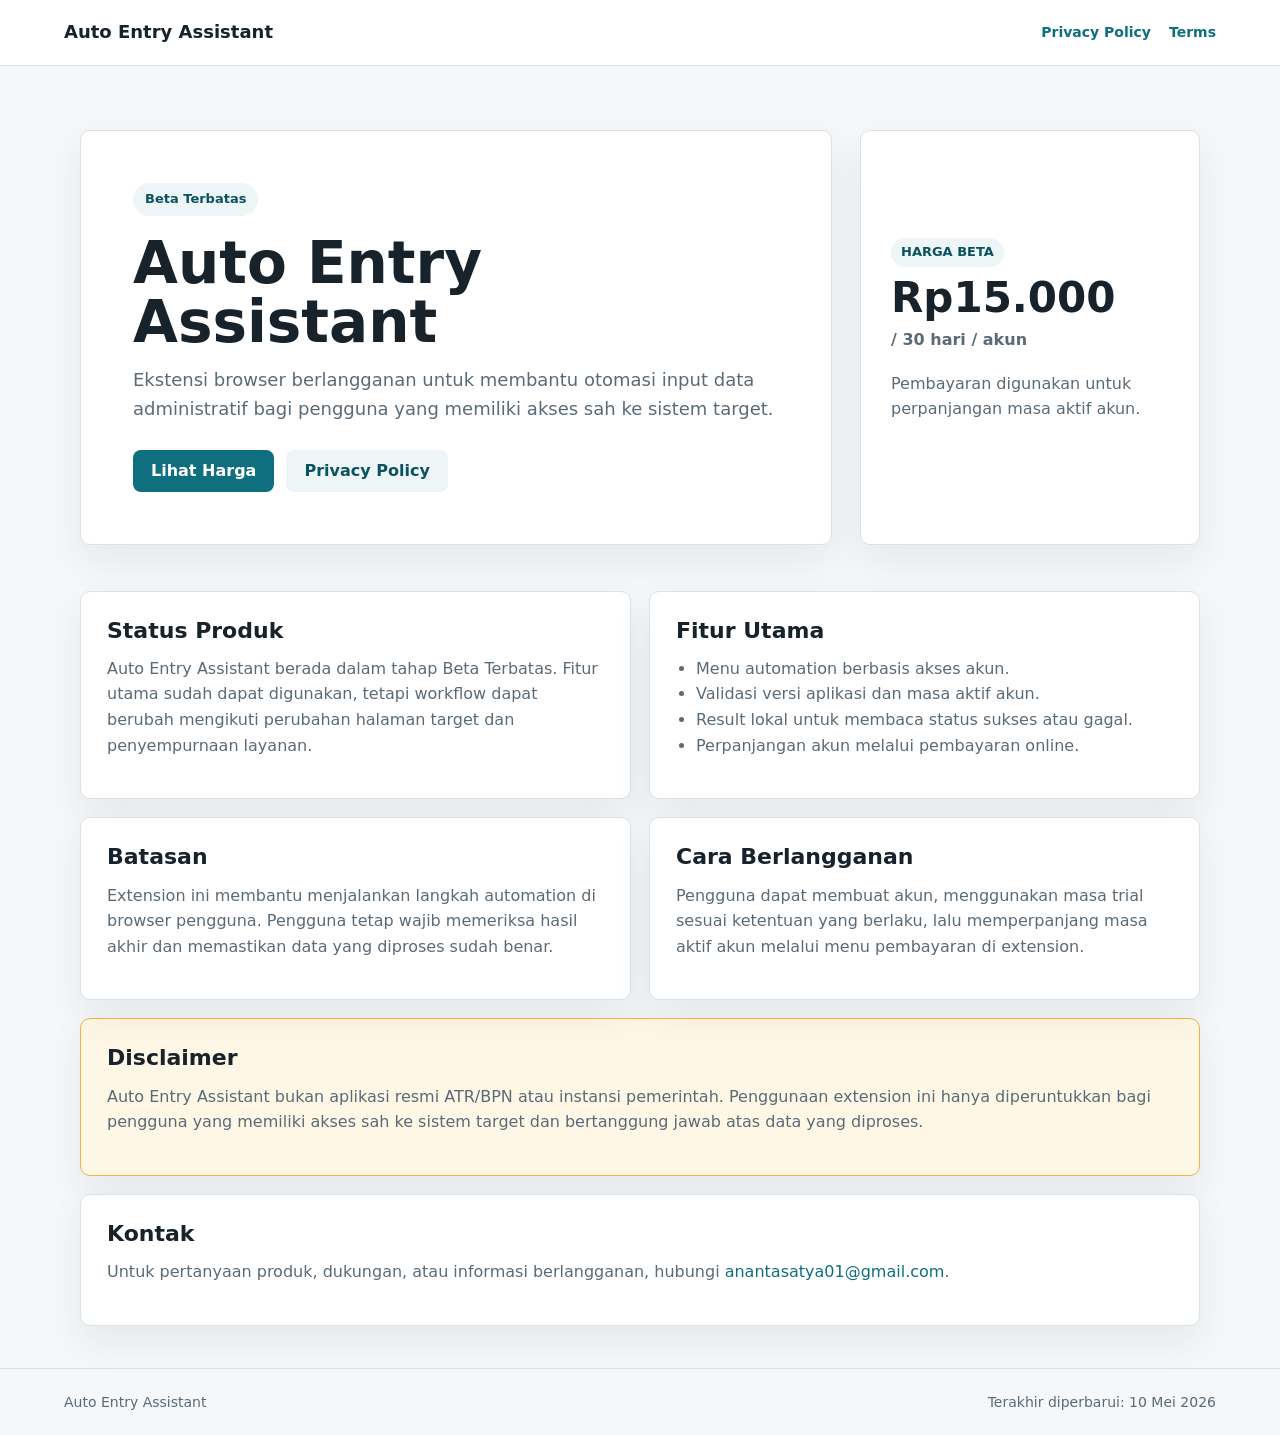
==== index.html @ 880cf421 "Add files via upload" ====
<!doctype html>
<html lang="id">
  <head>
    <meta charset="utf-8" />
    <meta name="viewport" content="width=device-width, initial-scale=1" />
    <title>Auto Entry Assistant - Produk dan Harga</title>
    <meta
      name="description"
      content="Auto Entry Assistant adalah ekstensi browser berlangganan untuk membantu otomasi input data administratif bagi pengguna yang memiliki akses sah ke sistem target."
    />
    <link rel="stylesheet" href="styles.css" />
  </head>
  <body>
    <header class="site-header">
      <a class="brand" href="index.html">Auto Entry Assistant</a>
      <nav aria-label="Navigasi utama">
        <a href="privacy-policy.html">Privacy Policy</a>
        <a href="terms.html">Terms</a>
      </nav>
    </header>

    <main>
      <section class="hero">
        <div class="hero-copy">
          <span class="badge">Beta Terbatas</span>
          <h1>Auto Entry Assistant</h1>
          <p>
            Ekstensi browser berlangganan untuk membantu otomasi input data administratif
            bagi pengguna yang memiliki akses sah ke sistem target.
          </p>
          <div class="hero-actions">
            <a class="button primary" href="#harga">Lihat Harga</a>
            <a class="button secondary" href="privacy-policy.html">Privacy Policy</a>
          </div>
        </div>
        <aside class="price-card" id="harga" aria-label="Informasi harga">
          <p class="eyebrow">Harga beta</p>
          <strong>Rp15.000</strong>
          <span>/ 30 hari / akun</span>
          <p>Pembayaran digunakan untuk perpanjangan masa aktif akun.</p>
        </aside>
      </section>

      <section class="content-grid">
        <article>
          <h2>Status Produk</h2>
          <p>
            Auto Entry Assistant berada dalam tahap Beta Terbatas. Fitur utama sudah
            dapat digunakan, tetapi workflow dapat berubah mengikuti perubahan halaman
            target dan penyempurnaan layanan.
          </p>
        </article>

        <article>
          <h2>Fitur Utama</h2>
          <ul>
            <li>Menu automation berbasis akses akun.</li>
            <li>Validasi versi aplikasi dan masa aktif akun.</li>
            <li>Result lokal untuk membaca status sukses atau gagal.</li>
            <li>Perpanjangan akun melalui pembayaran online.</li>
          </ul>
        </article>

        <article>
          <h2>Batasan</h2>
          <p>
            Extension ini membantu menjalankan langkah automation di browser pengguna.
            Pengguna tetap wajib memeriksa hasil akhir dan memastikan data yang diproses
            sudah benar.
          </p>
        </article>

        <article>
          <h2>Cara Berlangganan</h2>
          <p>
            Pengguna dapat membuat akun, menggunakan masa trial sesuai ketentuan yang
            berlaku, lalu memperpanjang masa aktif akun melalui menu pembayaran di
            extension.
          </p>
        </article>
      </section>

      <section class="notice">
        <h2>Disclaimer</h2>
        <p>
          Auto Entry Assistant bukan aplikasi resmi ATR/BPN atau instansi pemerintah.
          Penggunaan extension ini hanya diperuntukkan bagi pengguna yang memiliki akses
          sah ke sistem target dan bertanggung jawab atas data yang diproses.
        </p>
      </section>

      <section class="contact">
        <h2>Kontak</h2>
        <p>
          Untuk pertanyaan produk, dukungan, atau informasi berlangganan, hubungi
          <a href="mailto:anantasatya01@gmail.com">anantasatya01@gmail.com</a>.
        </p>
      </section>
    </main>

    <footer>
      <span>Auto Entry Assistant</span>
      <span>Terakhir diperbarui: 10 Mei 2026</span>
    </footer>
  </body>
</html>
---- styles.css ----
:root {
  color-scheme: light;
  --bg: #f5f7f8;
  --surface: #ffffff;
  --surface-soft: #eef5f6;
  --text: #17222b;
  --muted: #5a6b78;
  --line: #d9e2e7;
  --accent: #0f6f7f;
  --accent-strong: #0a5260;
  --warning-bg: #fff7e6;
  --warning-line: #efb348;
  font-family:
    Inter, ui-sans-serif, system-ui, -apple-system, BlinkMacSystemFont, "Segoe UI",
    sans-serif;
}

* {
  box-sizing: border-box;
}

body {
  margin: 0;
  background: var(--bg);
  color: var(--text);
  line-height: 1.6;
}

a {
  color: var(--accent);
  text-decoration: none;
}

a:hover {
  color: var(--accent-strong);
  text-decoration: underline;
}

.site-header {
  position: sticky;
  top: 0;
  z-index: 10;
  display: flex;
  align-items: center;
  justify-content: space-between;
  gap: 24px;
  padding: 18px clamp(20px, 5vw, 72px);
  background: rgba(255, 255, 255, 0.92);
  border-bottom: 1px solid var(--line);
  backdrop-filter: blur(12px);
}

.brand {
  color: var(--text);
  font-size: 18px;
  font-weight: 800;
}

nav {
  display: flex;
  gap: 18px;
  font-size: 14px;
  font-weight: 700;
}

main {
  width: min(1120px, calc(100% - 32px));
  margin: 0 auto;
}

.hero {
  display: grid;
  grid-template-columns: minmax(0, 1fr) 340px;
  gap: 28px;
  align-items: stretch;
  padding: 64px 0 36px;
}

.hero-copy,
.price-card,
article,
.notice,
.contact,
.legal {
  background: var(--surface);
  border: 1px solid var(--line);
  border-radius: 10px;
  box-shadow: 0 16px 40px rgba(26, 50, 64, 0.07);
}

.hero-copy {
  padding: clamp(28px, 5vw, 52px);
}

.badge,
.eyebrow {
  display: inline-flex;
  align-items: center;
  width: fit-content;
  border-radius: 999px;
  background: var(--surface-soft);
  color: var(--accent-strong);
  font-size: 13px;
  font-weight: 800;
  letter-spacing: 0;
}

.badge {
  padding: 6px 12px;
}

.eyebrow {
  margin: 0 0 10px;
  padding: 4px 10px;
  text-transform: uppercase;
}

h1 {
  margin: 18px 0 14px;
  font-size: clamp(34px, 5vw, 58px);
  line-height: 1.02;
  letter-spacing: 0;
}

h2 {
  margin: 0 0 12px;
  font-size: 22px;
  line-height: 1.2;
  letter-spacing: 0;
}

p {
  margin: 0 0 14px;
  color: var(--muted);
}

ul {
  margin: 0;
  padding-left: 20px;
  color: var(--muted);
}

.hero-copy > p {
  max-width: 720px;
  font-size: 18px;
}

.hero-actions {
  display: flex;
  flex-wrap: wrap;
  gap: 12px;
  margin-top: 26px;
}

.button {
  display: inline-flex;
  align-items: center;
  justify-content: center;
  min-height: 42px;
  padding: 0 18px;
  border-radius: 8px;
  font-weight: 800;
}

.button.primary {
  background: var(--accent);
  color: #fff;
}

.button.secondary {
  background: var(--surface-soft);
  color: var(--accent-strong);
}

.button:hover {
  text-decoration: none;
}

.price-card {
  display: flex;
  flex-direction: column;
  justify-content: center;
  padding: 30px;
}

.price-card strong {
  display: block;
  font-size: 42px;
  line-height: 1;
}

.price-card span {
  display: block;
  margin: 8px 0 18px;
  color: var(--muted);
  font-weight: 700;
}

.content-grid {
  display: grid;
  grid-template-columns: repeat(2, minmax(0, 1fr));
  gap: 18px;
  margin: 10px 0 18px;
}

article,
.notice,
.contact {
  padding: 26px;
}

.notice {
  border-color: var(--warning-line);
  background: var(--warning-bg);
}

.contact {
  margin: 18px 0 42px;
}

.legal {
  margin: 42px auto;
  padding: clamp(26px, 5vw, 52px);
}

.legal h1 {
  font-size: clamp(32px, 4vw, 48px);
}

.legal h2 {
  margin-top: 28px;
}

footer {
  display: flex;
  justify-content: space-between;
  gap: 18px;
  padding: 22px clamp(20px, 5vw, 72px);
  border-top: 1px solid var(--line);
  color: var(--muted);
  font-size: 14px;
}

@media (max-width: 760px) {
  .site-header,
  footer {
    align-items: flex-start;
    flex-direction: column;
  }

  nav {
    flex-wrap: wrap;
  }

  .hero,
  .content-grid {
    grid-template-columns: 1fr;
  }

  .hero {
    padding-top: 34px;
  }
}
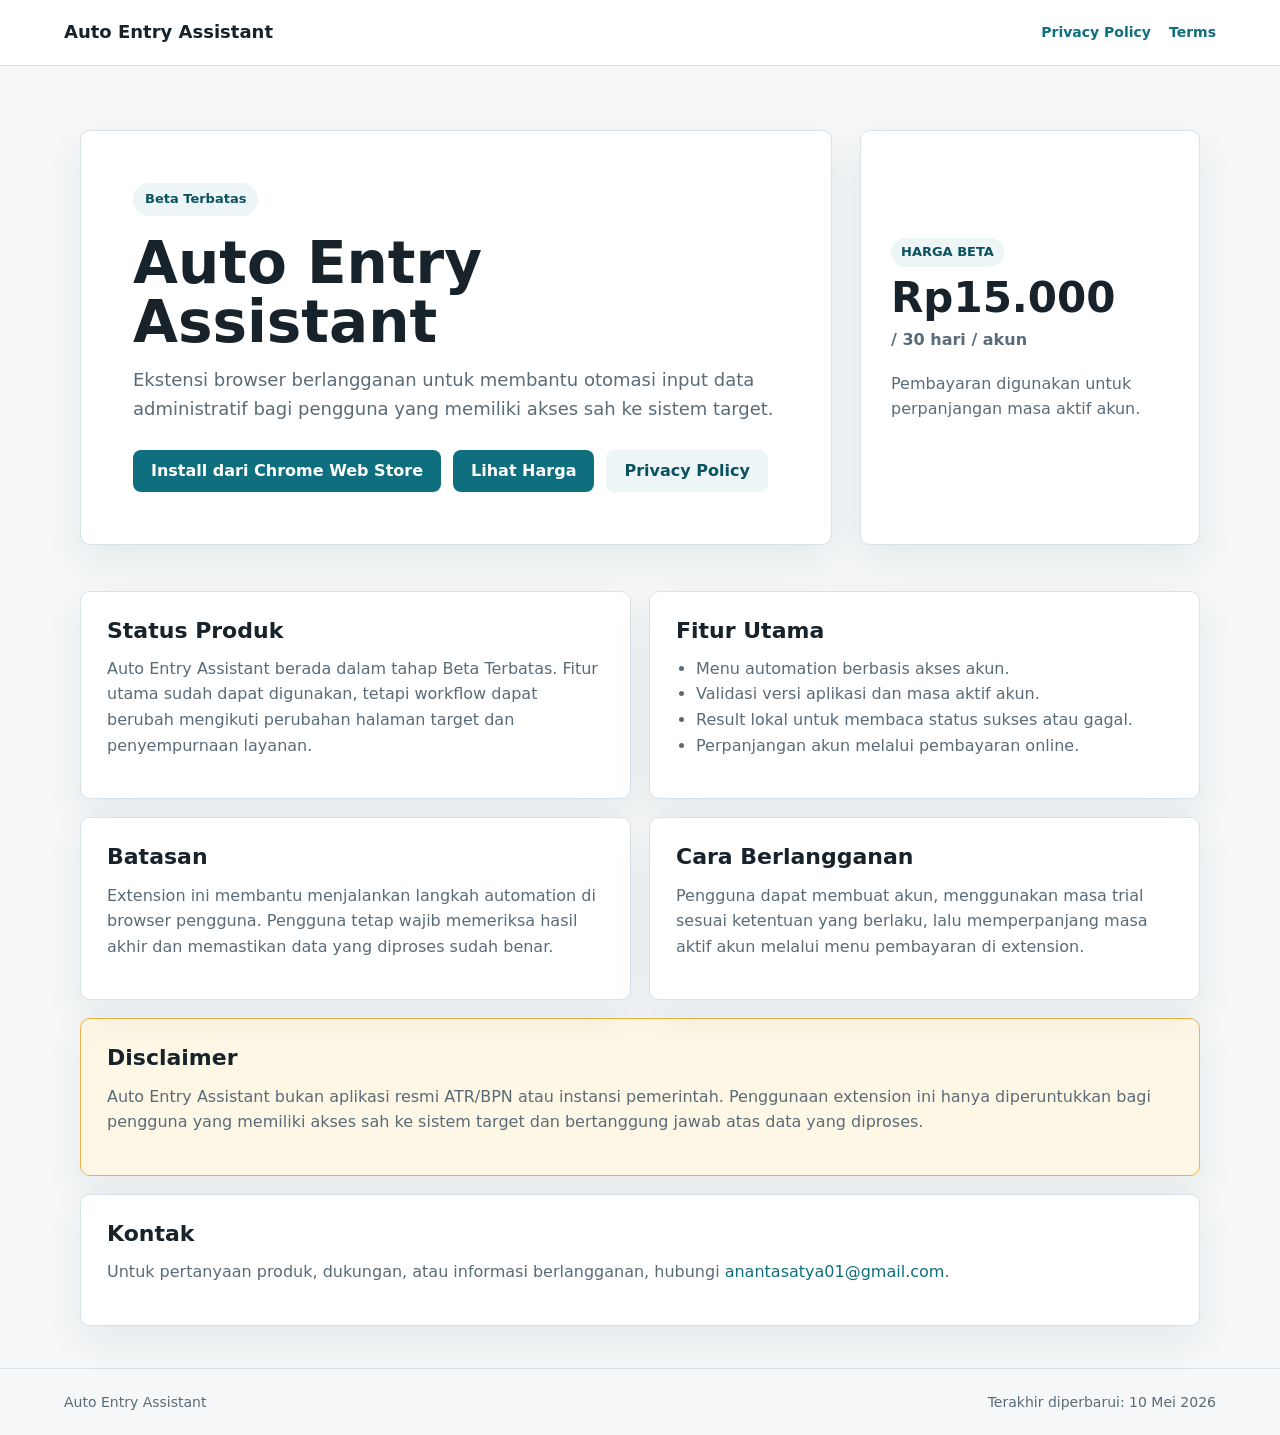
==== commit 208139f0: "Update index.html Tambah link install extensi" ====
--- a/index.html
+++ b/index.html
@@ -29,6 +29,14 @@
             bagi pengguna yang memiliki akses sah ke sistem target.
           </p>
           <div class="hero-actions">
+            <a
+              class="button primary"
+              href="https://chromewebstore.google.com/detail/hfgamchafmifeeedlchlpnbcmllpcbfe?utm_source=item-share-cb"
+              rel="noopener"
+              target="_blank"
+            >
+              Install dari Chrome Web Store
+            </a>
             <a class="button primary" href="#harga">Lihat Harga</a>
             <a class="button secondary" href="privacy-policy.html">Privacy Policy</a>
           </div>
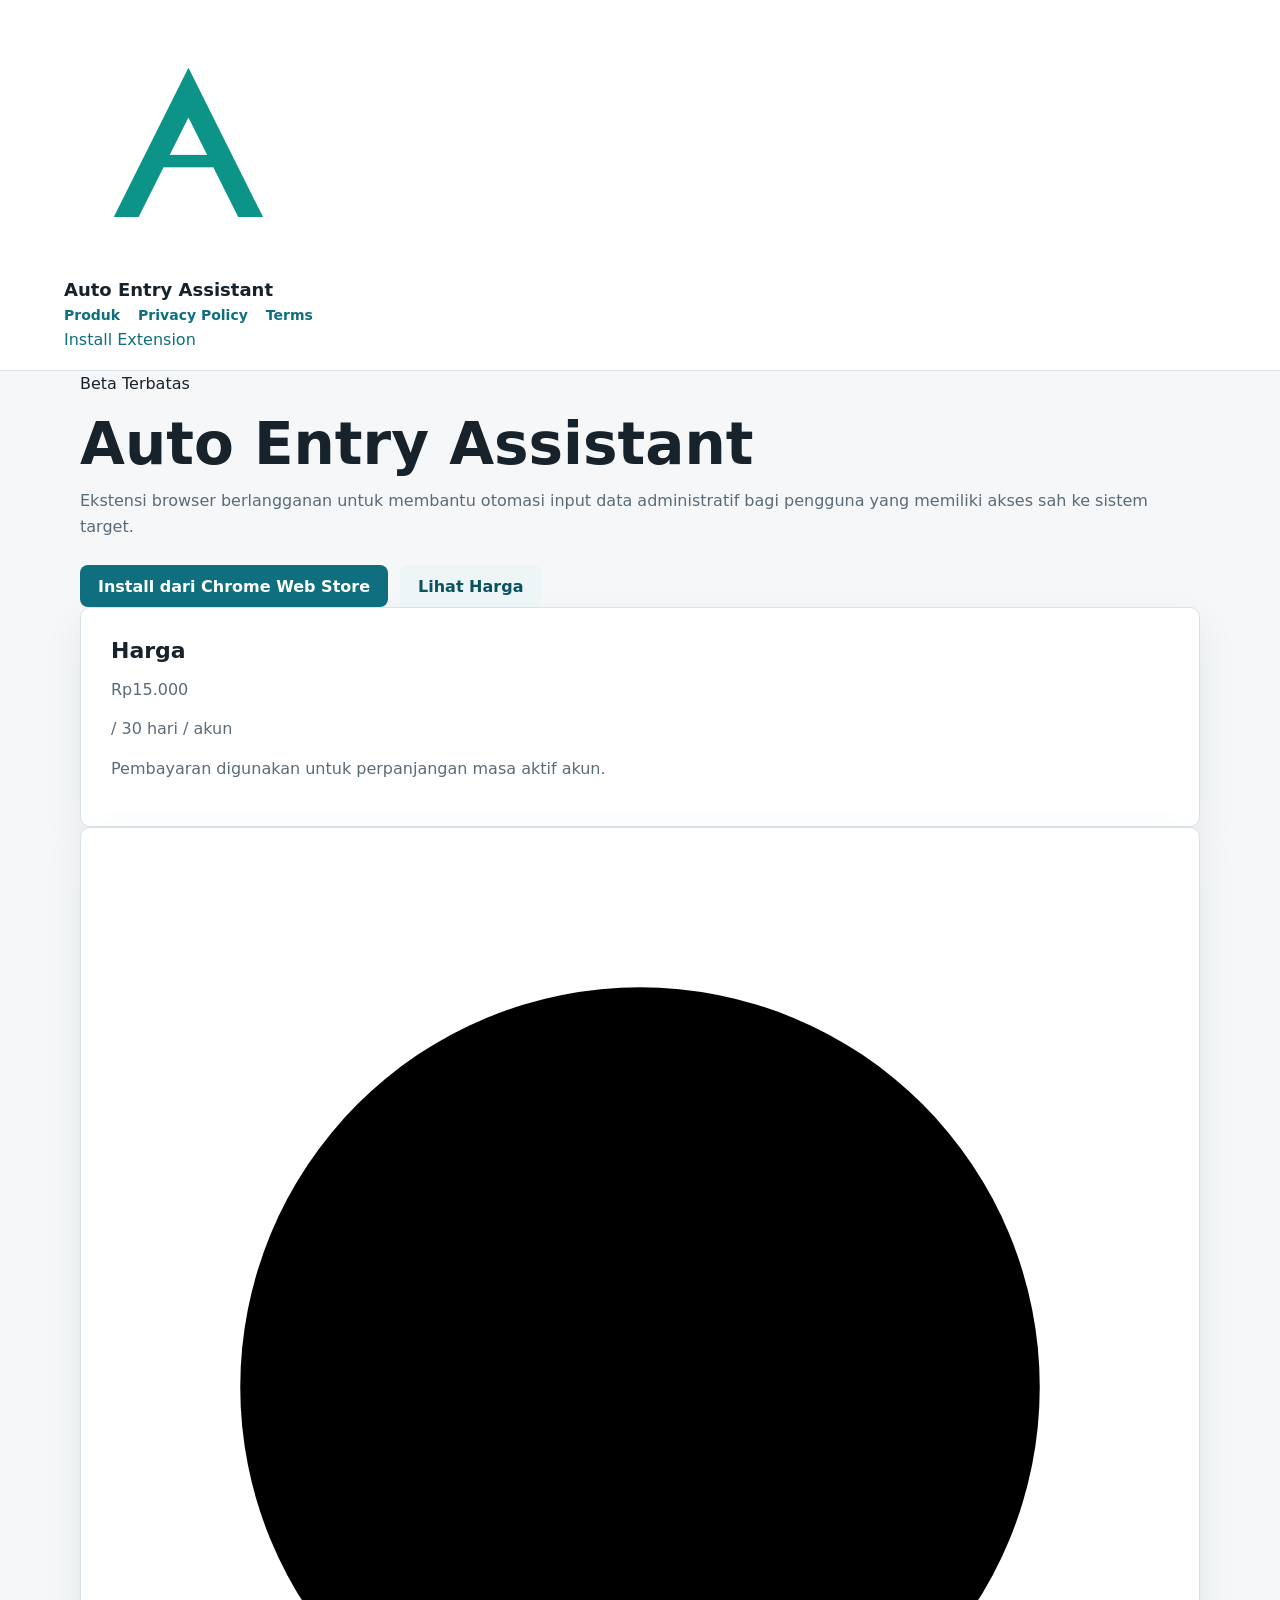
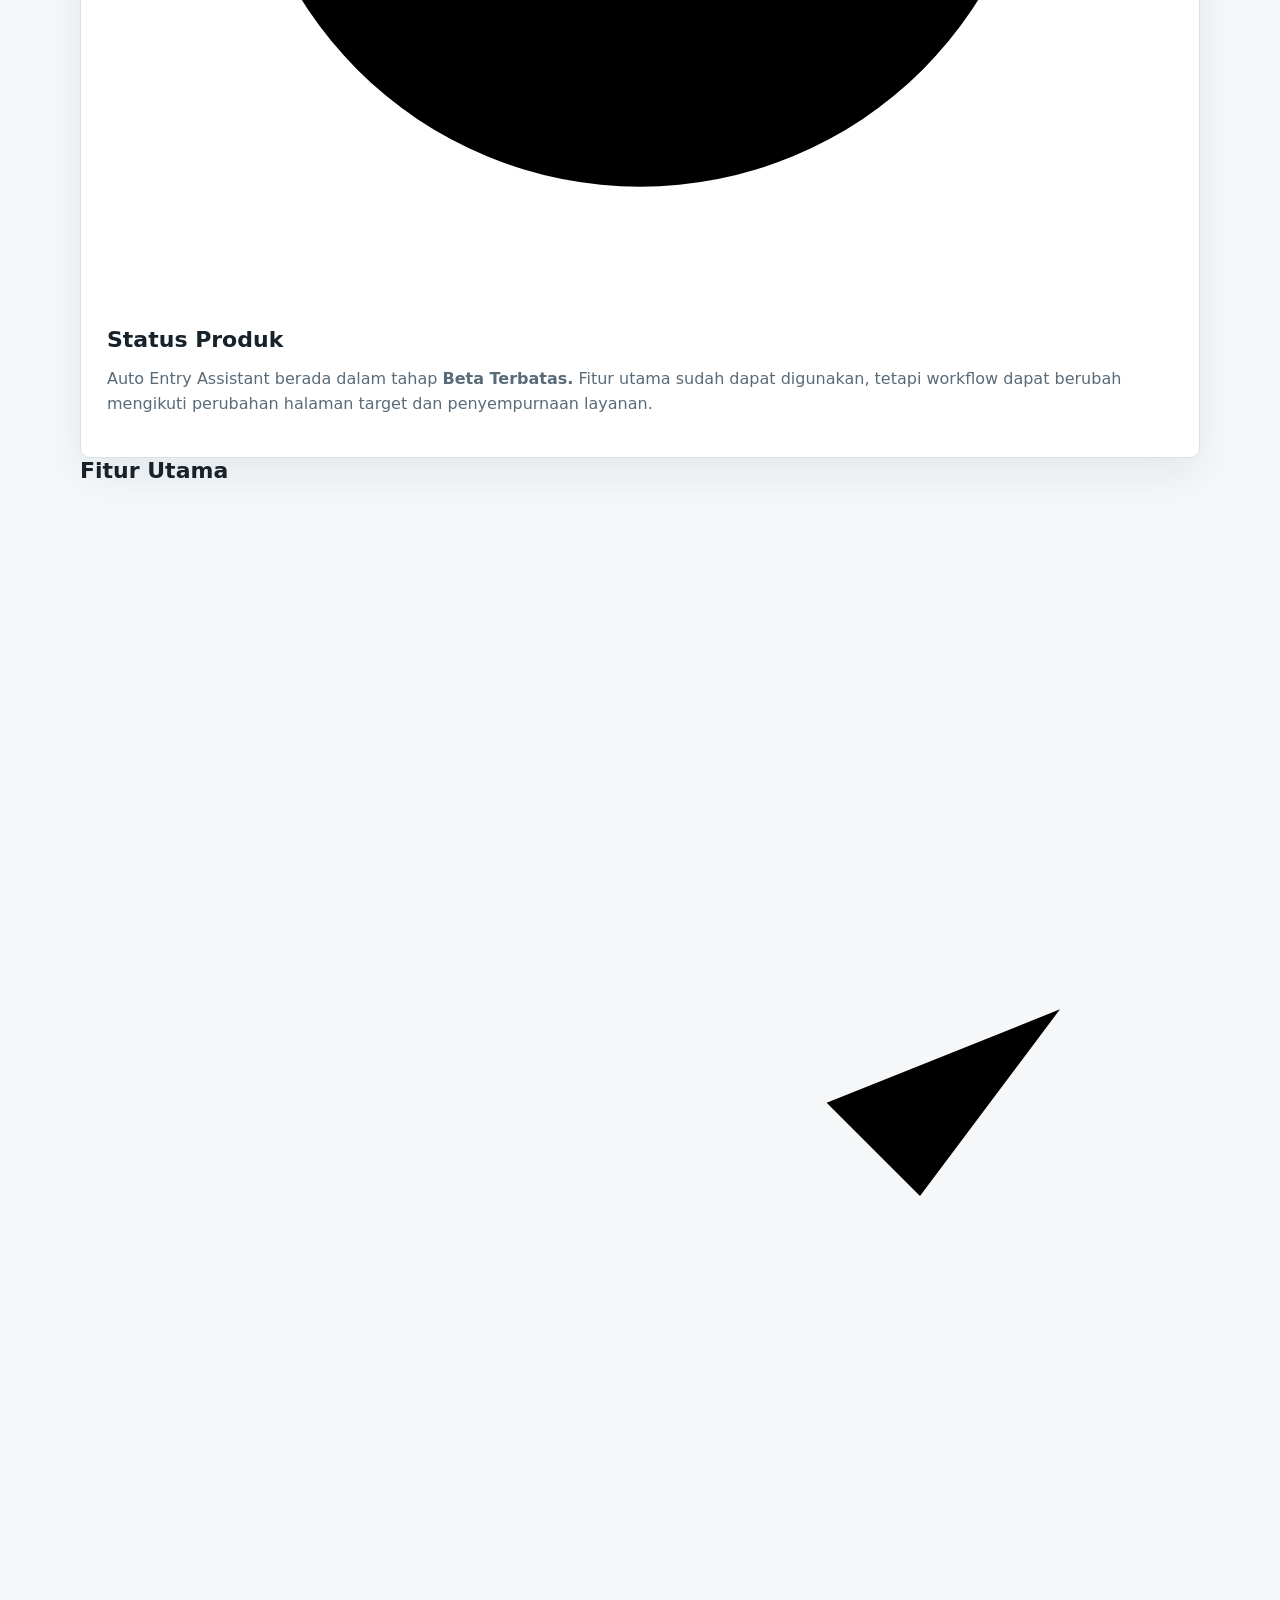
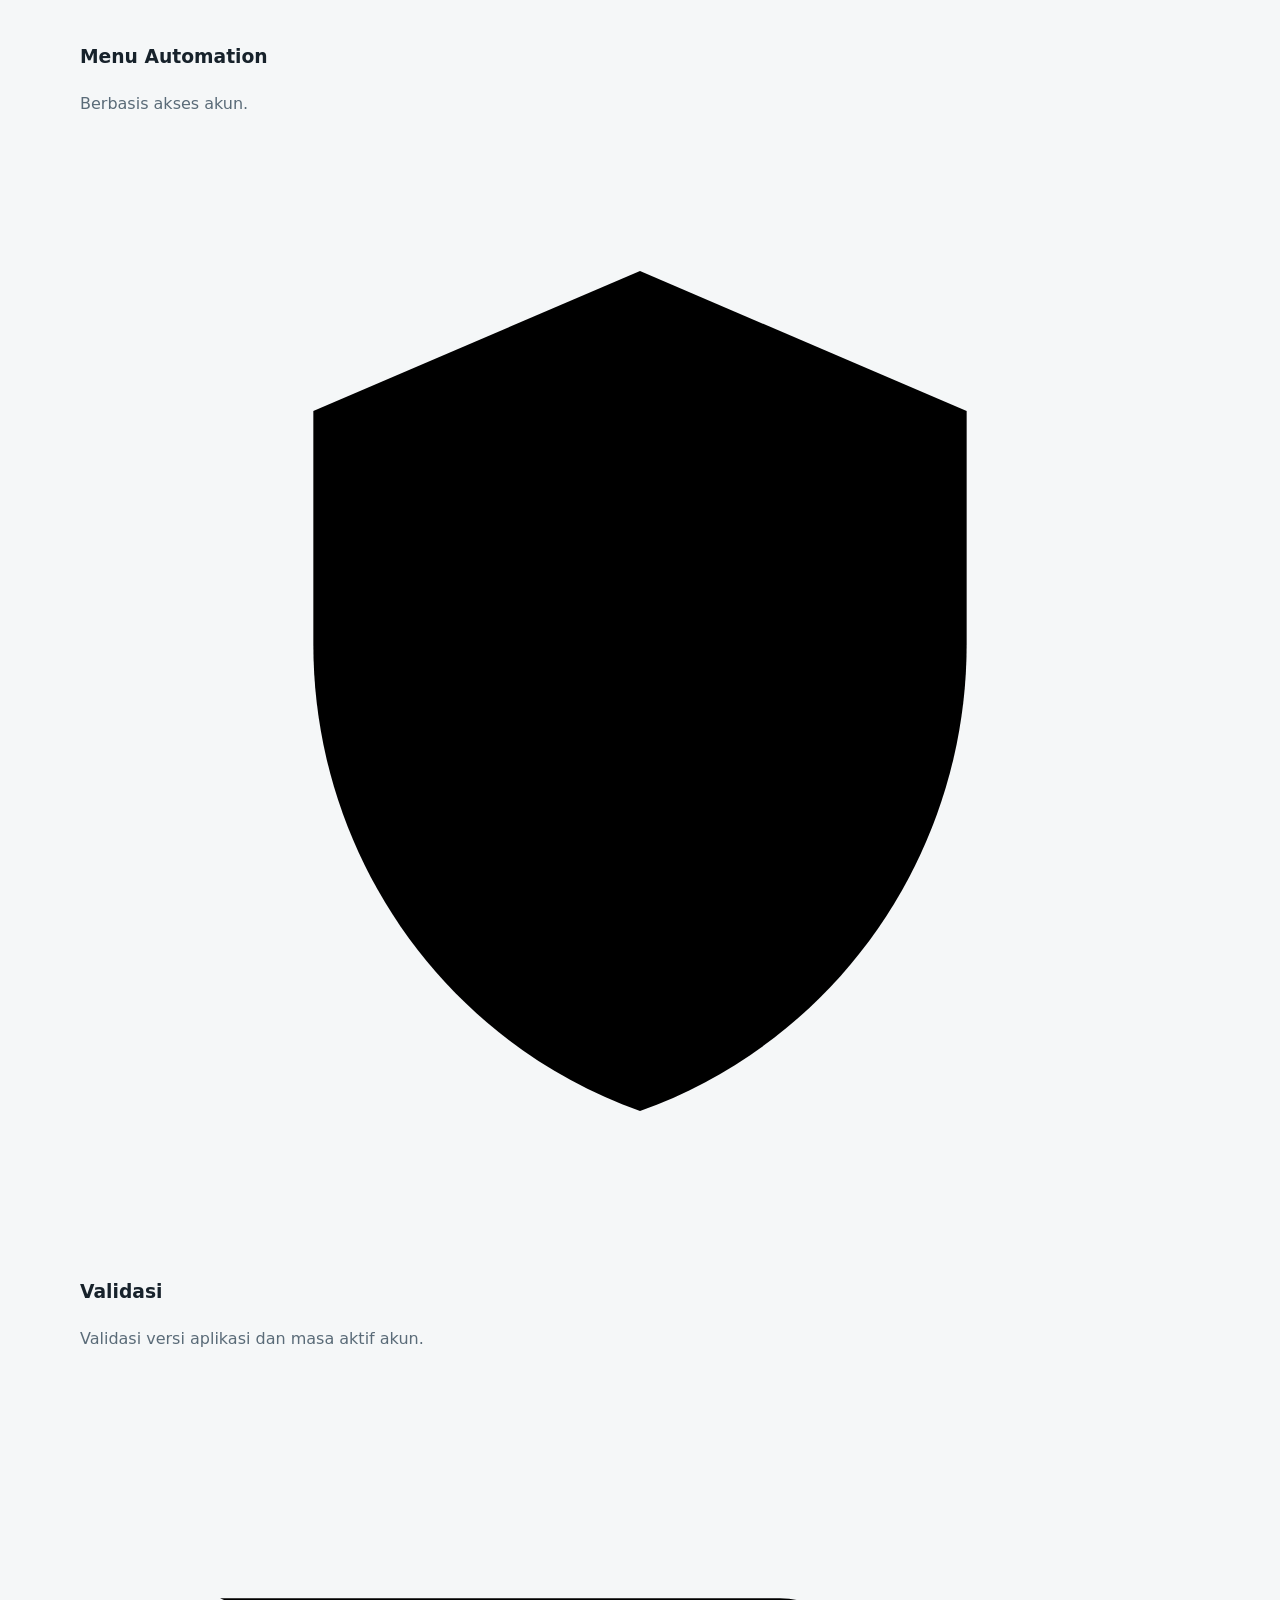
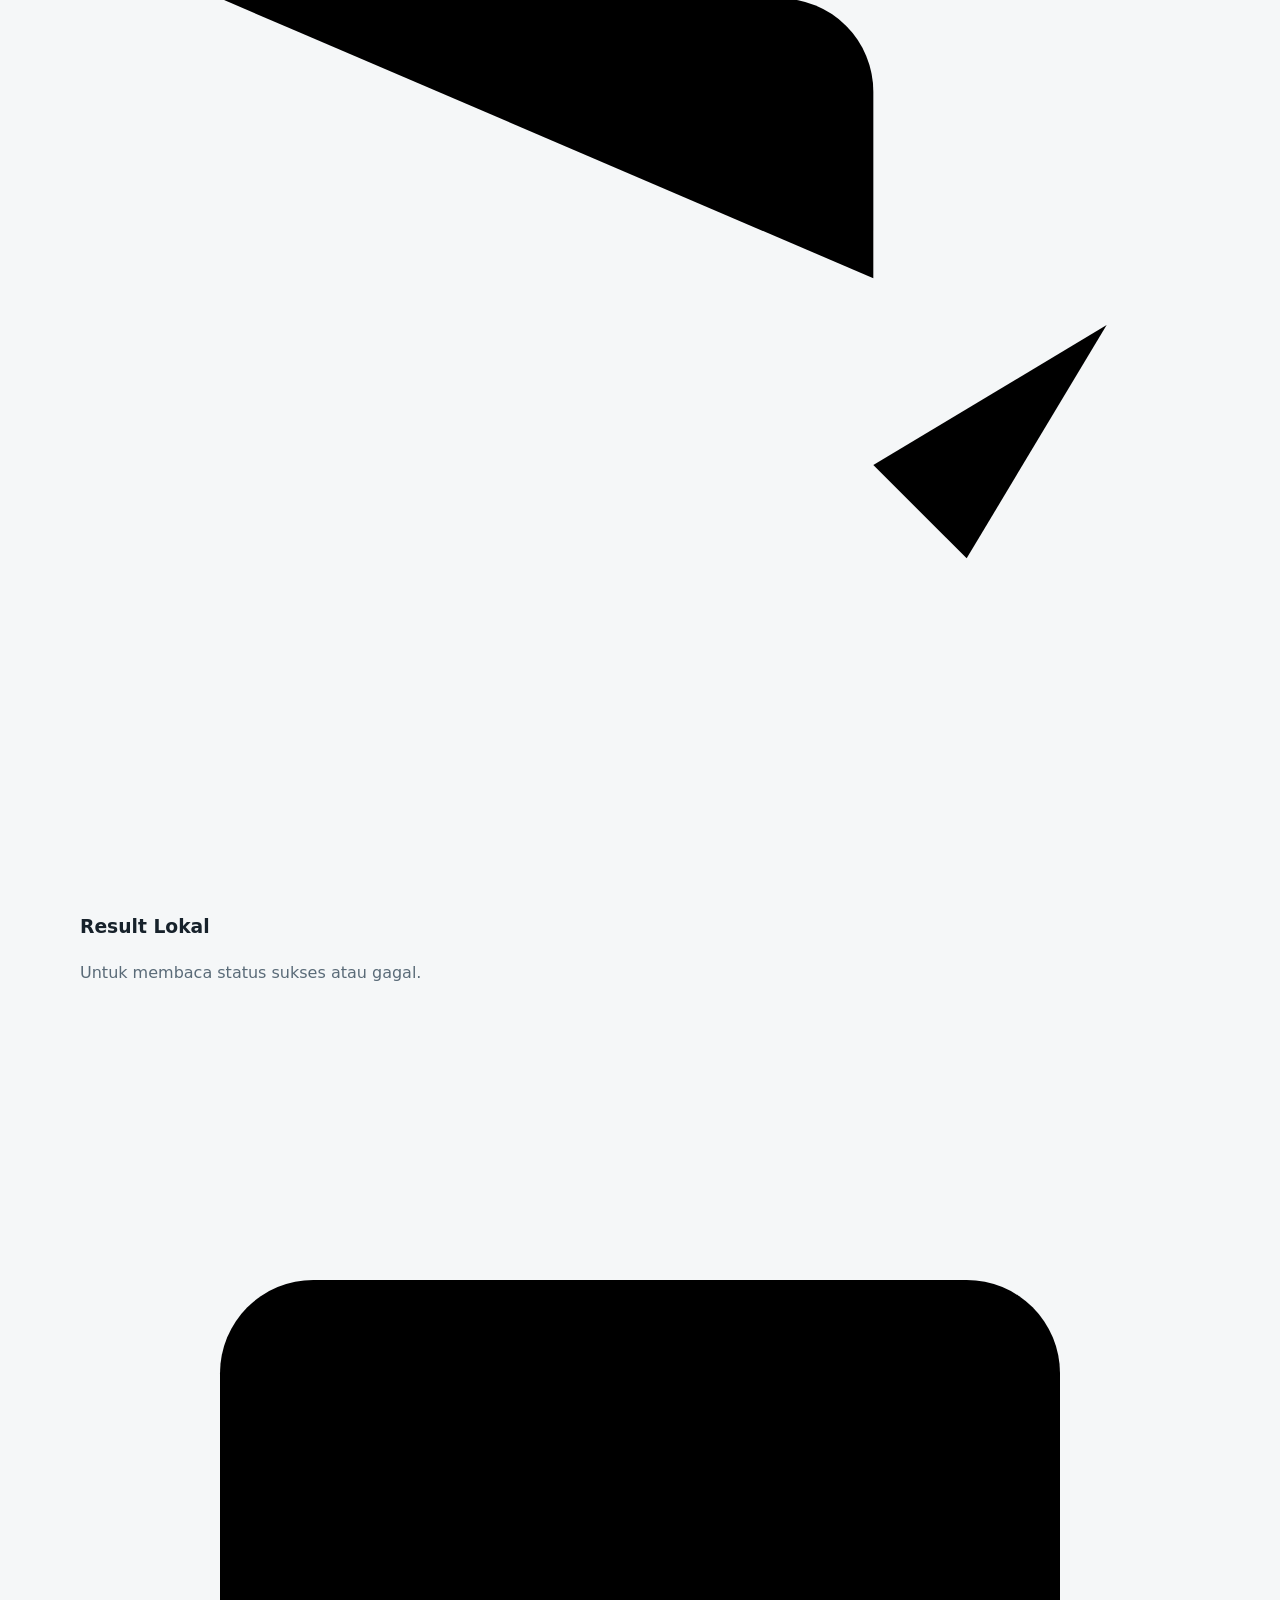
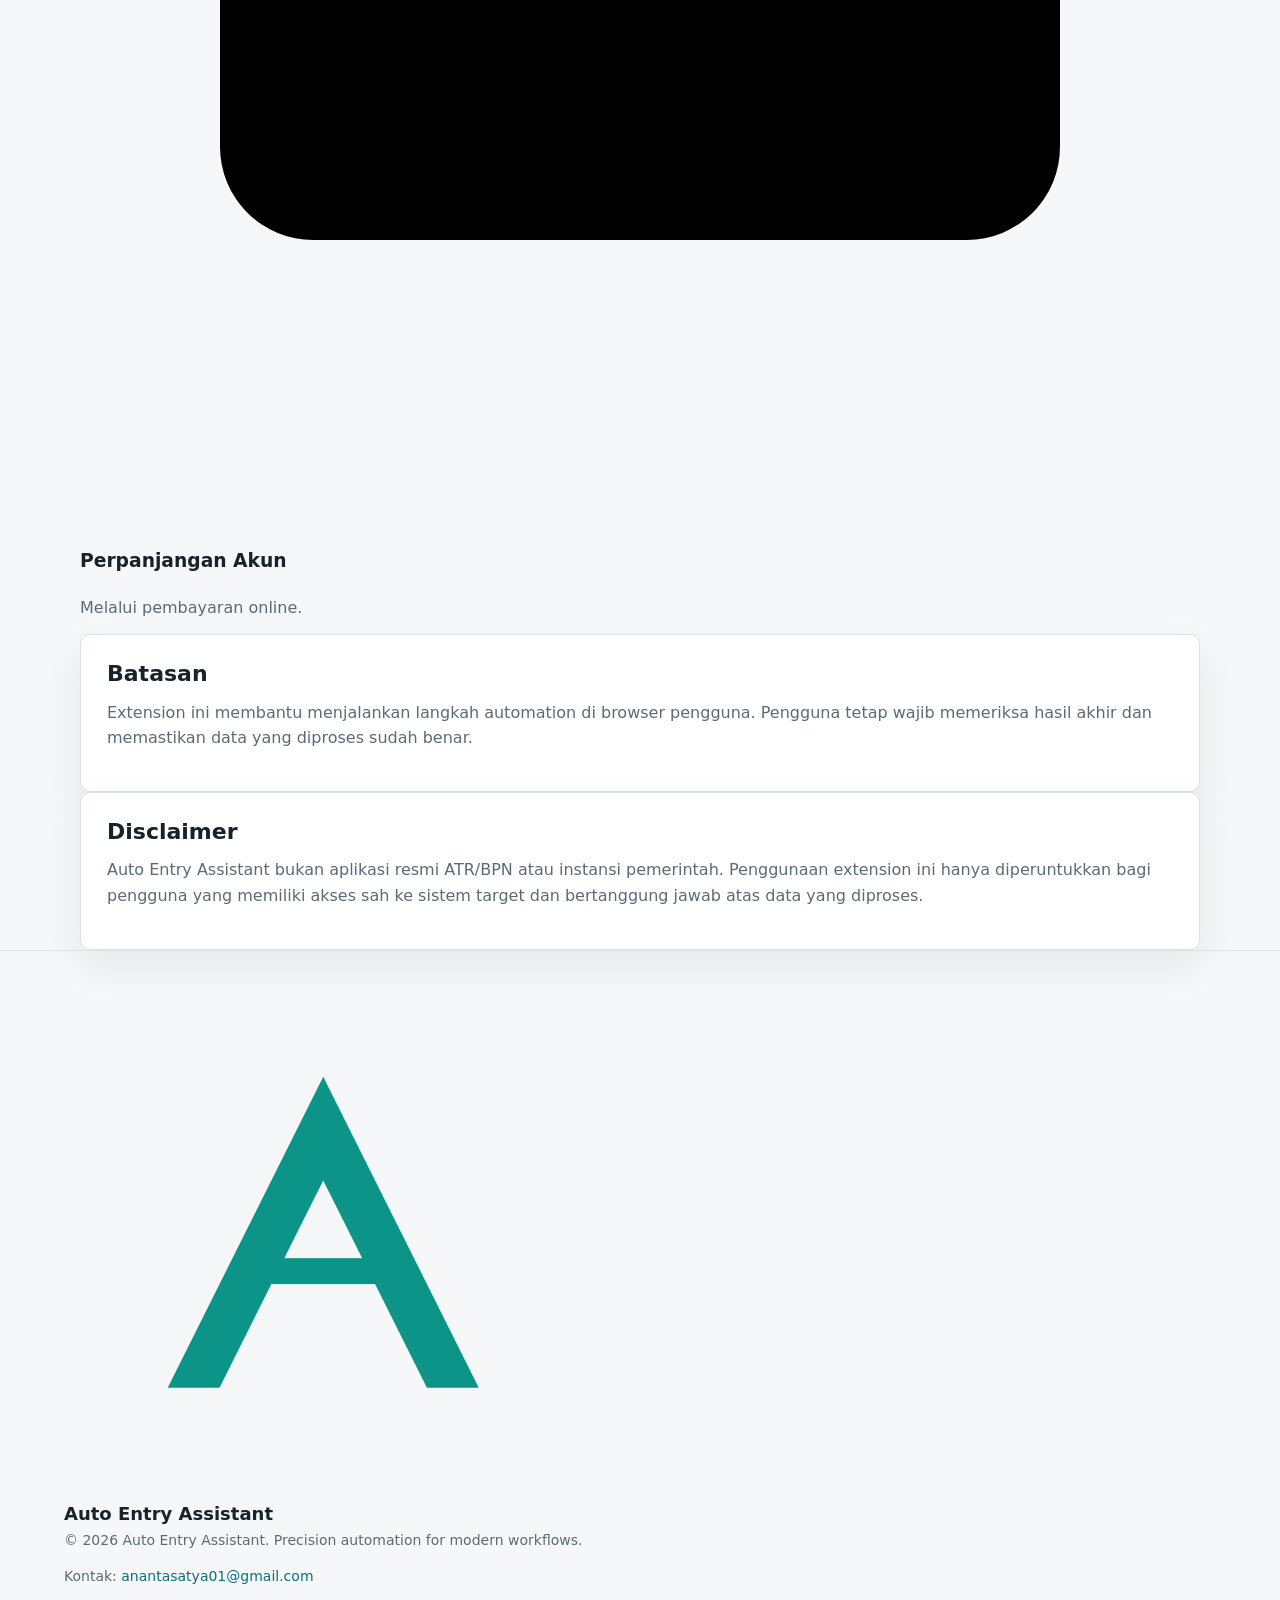
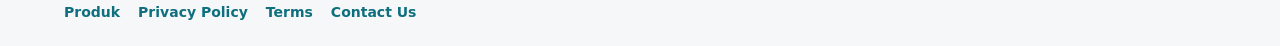
==== commit 7ff0ad7b: "Update index.html" ====
--- a/index.html
+++ b/index.html
@@ -12,17 +12,35 @@
   </head>
   <body>
     <header class="site-header">
-      <a class="brand" href="index.html">Auto Entry Assistant</a>
-      <nav aria-label="Navigasi utama">
-        <a href="privacy-policy.html">Privacy Policy</a>
-        <a href="terms.html">Terms</a>
-      </nav>
+      <div class="header-inner">
+        <a class="brand" href="index.html" aria-label="Auto Entry Assistant">
+          <svg class="brand-mark" viewBox="0 0 100 100" aria-hidden="true">
+            <path d="M50 20L80 80H70L50 40L30 80H20L50 20Z" fill="#0d9488" />
+            <rect x="40" y="55" width="20" height="5" fill="#0d9488" />
+          </svg>
+          <span>Auto Entry Assistant</span>
+        </a>
+        <nav aria-label="Navigasi utama">
+          <a class="active" href="index.html">Produk</a>
+          <a href="privacy-policy.html">Privacy Policy</a>
+          <a href="terms.html">Terms</a>
+        </nav>
+        <a
+          class="header-cta"
+          href="https://chromewebstore.google.com/detail/hfgamchafmifeeedlchlpnbcmllpcbfe?utm_source=item-share-cb"
+          target="_blank"
+          rel="noopener"
+        >
+          Install Extension
+        </a>
+      </div>
     </header>
 
-    <main>
-      <section class="hero">
-        <div class="hero-copy">
-          <span class="badge">Beta Terbatas</span>
+    <main class="page-shell">
+      <section class="hero-card">
+        <div class="hero-glow"></div>
+        <div class="hero-content">
+          <span class="status-pill">Beta Terbatas</span>
           <h1>Auto Entry Assistant</h1>
           <p>
             Ekstensi browser berlangganan untuk membantu otomasi input data administratif
@@ -32,43 +50,98 @@
             <a
               class="button primary"
               href="https://chromewebstore.google.com/detail/hfgamchafmifeeedlchlpnbcmllpcbfe?utm_source=item-share-cb"
+              target="_blank"
               rel="noopener"
-              target="_blank"
             >
               Install dari Chrome Web Store
             </a>
-            <a class="button primary" href="#harga">Lihat Harga</a>
-            <a class="button secondary" href="privacy-policy.html">Privacy Policy</a>
+            <a class="button secondary" href="#harga">Lihat Harga</a>
           </div>
         </div>
-        <aside class="price-card" id="harga" aria-label="Informasi harga">
-          <p class="eyebrow">Harga beta</p>
-          <strong>Rp15.000</strong>
-          <span>/ 30 hari / akun</span>
-          <p>Pembayaran digunakan untuk perpanjangan masa aktif akun.</p>
-        </aside>
       </section>
 
-      <section class="content-grid">
-        <article>
-          <h2>Status Produk</h2>
+      <section class="summary-grid" id="harga">
+        <article class="price-card">
+          <div class="top-accent"></div>
+          <h2>Harga</h2>
+          <p class="price">Rp15.000</p>
+          <p class="price-note">/ 30 hari / akun</p>
+          <p>Pembayaran digunakan untuk perpanjangan masa aktif akun.</p>
+        </article>
+
+        <article class="status-card">
+          <div class="section-heading">
+            <span class="icon-round">
+              <svg viewBox="0 0 24 24" aria-hidden="true">
+                <circle cx="12" cy="12" r="9" />
+                <path d="M12 10v6M12 7.5h.01" />
+              </svg>
+            </span>
+            <h2>Status Produk</h2>
+          </div>
           <p>
-            Auto Entry Assistant berada dalam tahap Beta Terbatas. Fitur utama sudah
-            dapat digunakan, tetapi workflow dapat berubah mengikuti perubahan halaman
-            target dan penyempurnaan layanan.
+            Auto Entry Assistant berada dalam tahap <strong>Beta Terbatas.</strong>
+            Fitur utama sudah dapat digunakan, tetapi workflow dapat berubah mengikuti
+            perubahan halaman target dan penyempurnaan layanan.
           </p>
         </article>
+      </section>
 
-        <article>
-          <h2>Fitur Utama</h2>
-          <ul>
-            <li>Menu automation berbasis akses akun.</li>
-            <li>Validasi versi aplikasi dan masa aktif akun.</li>
-            <li>Result lokal untuk membaca status sukses atau gagal.</li>
-            <li>Perpanjangan akun melalui pembayaran online.</li>
-          </ul>
-        </article>
+      <section class="feature-card">
+        <h2>Fitur Utama</h2>
+        <div class="feature-grid">
+          <div class="feature-item">
+            <span class="feature-icon">
+              <svg viewBox="0 0 24 24" aria-hidden="true">
+                <path d="M5 3v4M3 5h4M18 4v5M15.5 6.5h5M7 14v6M4 17h6M16 13l2 2 3-4" />
+              </svg>
+            </span>
+            <div>
+              <h3>Menu Automation</h3>
+              <p>Berbasis akses akun.</p>
+            </div>
+          </div>
+          <div class="feature-item">
+            <span class="feature-icon">
+              <svg viewBox="0 0 24 24" aria-hidden="true">
+                <path d="M12 3l7 3v5c0 4.5-2.8 8.5-7 10-4.2-1.5-7-5.5-7-10V6l7-3z" />
+                <path d="M9 12l2 2 4-5" />
+              </svg>
+            </span>
+            <div>
+              <h3>Validasi</h3>
+              <p>Validasi versi aplikasi dan masa aktif akun.</p>
+            </div>
+          </div>
+          <div class="feature-item">
+            <span class="feature-icon">
+              <svg viewBox="0 0 24 24" aria-hidden="true">
+                <path d="M5 17h7M5 13h5M5 9h9" />
+                <path d="M17 15l2 2 3-5" />
+                <path d="M3 5h12a2 2 0 0 1 2 2v4" />
+              </svg>
+            </span>
+            <div>
+              <h3>Result Lokal</h3>
+              <p>Untuk membaca status sukses atau gagal.</p>
+            </div>
+          </div>
+          <div class="feature-item">
+            <span class="feature-icon">
+              <svg viewBox="0 0 24 24" aria-hidden="true">
+                <rect x="3" y="6" width="18" height="12" rx="2" />
+                <path d="M7 10h4M17 14h.01M13 14h.01" />
+              </svg>
+            </span>
+            <div>
+              <h3>Perpanjangan Akun</h3>
+              <p>Melalui pembayaran online.</p>
+            </div>
+          </div>
+        </div>
+      </section>
 
+      <section class="notice-grid">
         <article>
           <h2>Batasan</h2>
           <p>
@@ -77,38 +150,37 @@
             sudah benar.
           </p>
         </article>
-
         <article>
-          <h2>Cara Berlangganan</h2>
+          <h2>Disclaimer</h2>
           <p>
-            Pengguna dapat membuat akun, menggunakan masa trial sesuai ketentuan yang
-            berlaku, lalu memperpanjang masa aktif akun melalui menu pembayaran di
-            extension.
+            Auto Entry Assistant bukan aplikasi resmi ATR/BPN atau instansi pemerintah.
+            Penggunaan extension ini hanya diperuntukkan bagi pengguna yang memiliki akses
+            sah ke sistem target dan bertanggung jawab atas data yang diproses.
           </p>
         </article>
       </section>
-
-      <section class="notice">
-        <h2>Disclaimer</h2>
-        <p>
-          Auto Entry Assistant bukan aplikasi resmi ATR/BPN atau instansi pemerintah.
-          Penggunaan extension ini hanya diperuntukkan bagi pengguna yang memiliki akses
-          sah ke sistem target dan bertanggung jawab atas data yang diproses.
-        </p>
-      </section>
-
-      <section class="contact">
-        <h2>Kontak</h2>
-        <p>
-          Untuk pertanyaan produk, dukungan, atau informasi berlangganan, hubungi
-          <a href="mailto:anantasatya01@gmail.com">anantasatya01@gmail.com</a>.
-        </p>
-      </section>
     </main>
 
-    <footer>
-      <span>Auto Entry Assistant</span>
-      <span>Terakhir diperbarui: 10 Mei 2026</span>
+    <footer class="site-footer">
+      <div class="footer-inner">
+        <div>
+          <a class="brand footer-brand" href="index.html">
+            <svg class="brand-mark" viewBox="0 0 100 100" aria-hidden="true">
+              <path d="M50 20L80 80H70L50 40L30 80H20L50 20Z" fill="#0d9488" />
+              <rect x="40" y="55" width="20" height="5" fill="#0d9488" />
+            </svg>
+            <span>Auto Entry Assistant</span>
+          </a>
+          <p>© 2026 Auto Entry Assistant. Precision automation for modern workflows.</p>
+          <p>Kontak: <a href="mailto:anantasatya01@gmail.com">anantasatya01@gmail.com</a></p>
+        </div>
+        <nav aria-label="Navigasi footer">
+          <a href="index.html">Produk</a>
+          <a href="privacy-policy.html">Privacy Policy</a>
+          <a href="terms.html">Terms</a>
+          <a href="mailto:anantasatya01@gmail.com">Contact Us</a>
+        </nav>
+      </div>
     </footer>
   </body>
 </html>
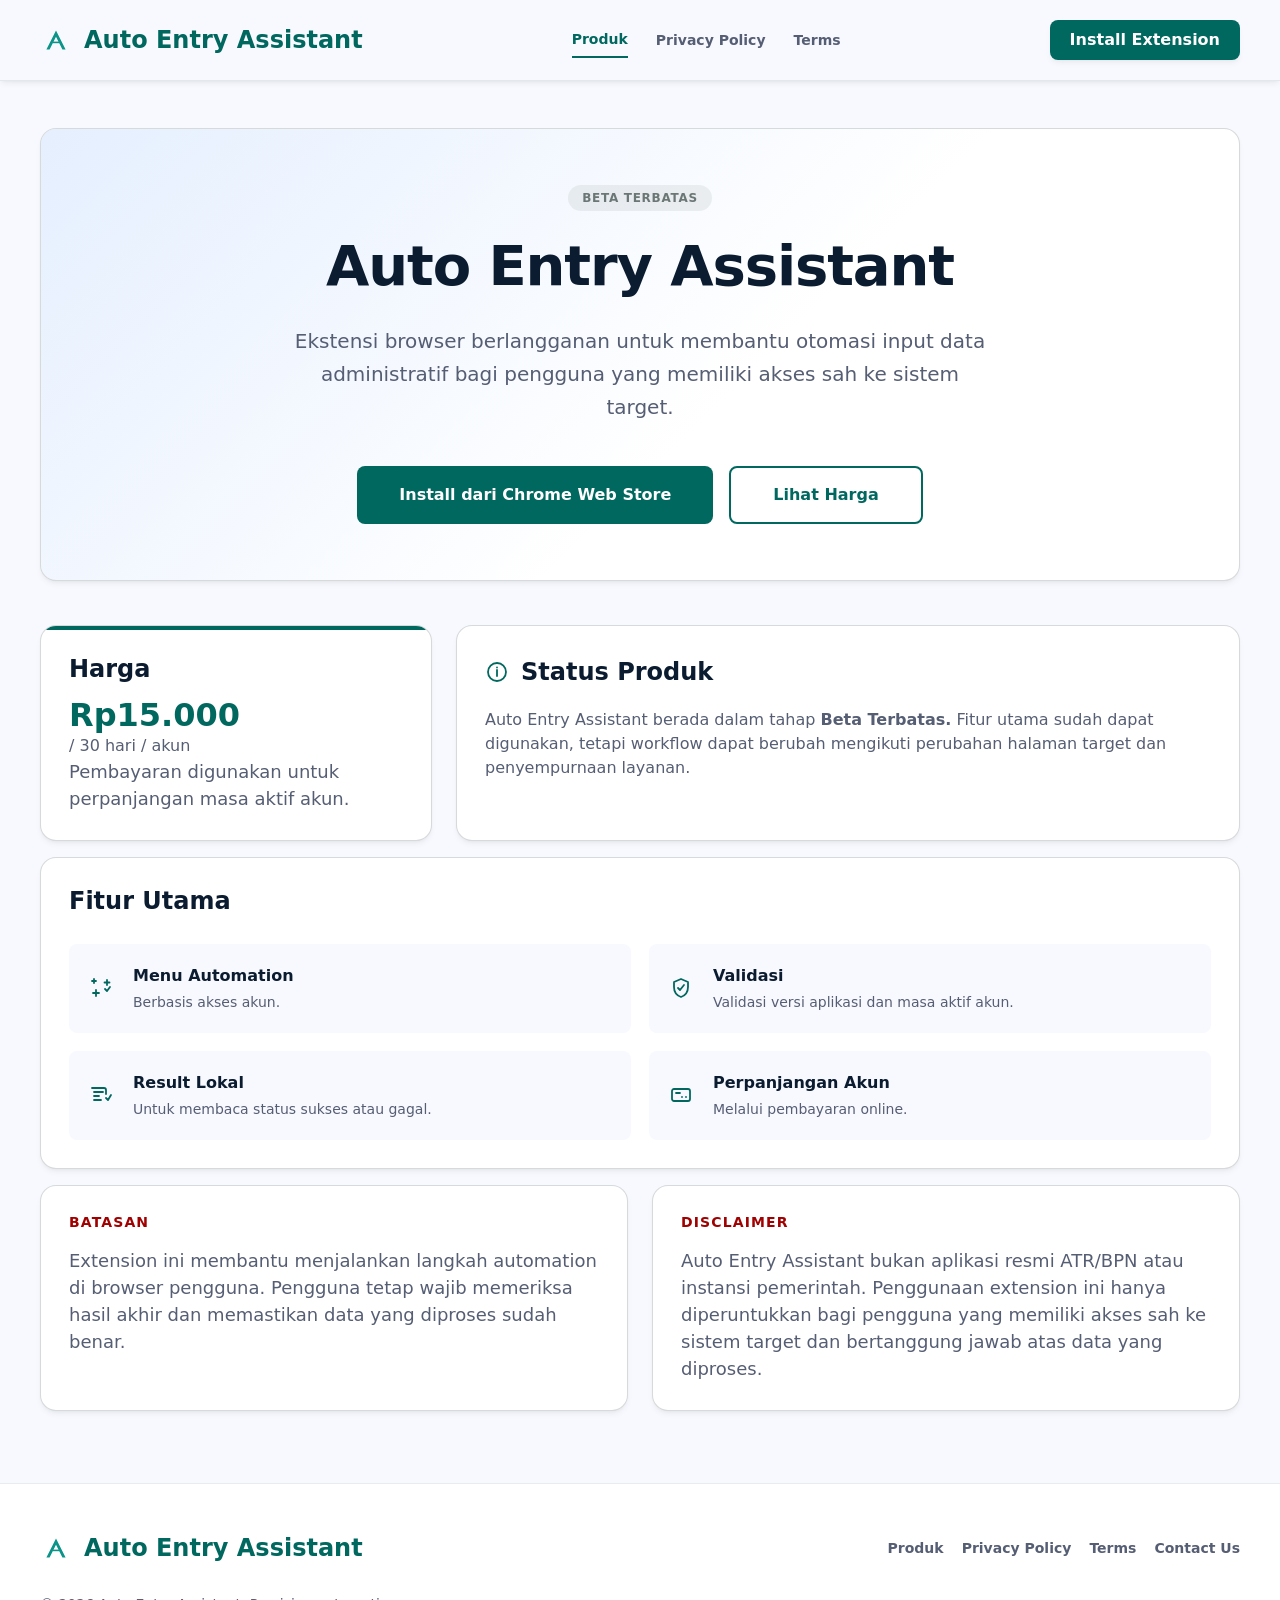
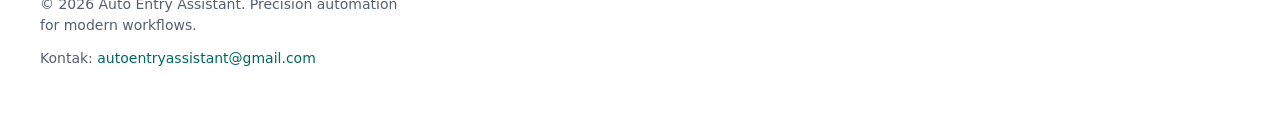
==== commit 15130dbe: "Update index.html" ====
--- a/index.html
+++ b/index.html
@@ -172,13 +172,13 @@
             <span>Auto Entry Assistant</span>
           </a>
           <p>© 2026 Auto Entry Assistant. Precision automation for modern workflows.</p>
-          <p>Kontak: <a href="mailto:anantasatya01@gmail.com">anantasatya01@gmail.com</a></p>
+          <p>Kontak: <a href="mailto:autoentryassistant@gmail.com">autoentryassistant@gmail.com</a></p>
         </div>
         <nav aria-label="Navigasi footer">
           <a href="index.html">Produk</a>
           <a href="privacy-policy.html">Privacy Policy</a>
           <a href="terms.html">Terms</a>
-          <a href="mailto:anantasatya01@gmail.com">Contact Us</a>
+          <a href="mailto:autoentryassistant@gmail.com">Contact Us</a>
         </nav>
       </div>
     </footer>
--- a/styles.css
+++ b/styles.css
@@ -1,263 +1,767 @@
 :root {
   color-scheme: light;
-  --bg: #f5f7f8;
+  --background: #f8f9ff;
   --surface: #ffffff;
-  --surface-soft: #eef5f6;
-  --text: #17222b;
-  --muted: #5a6b78;
-  --line: #d9e2e7;
-  --accent: #0f6f7f;
-  --accent-strong: #0a5260;
-  --warning-bg: #fff7e6;
-  --warning-line: #efb348;
-  font-family:
-    Inter, ui-sans-serif, system-ui, -apple-system, BlinkMacSystemFont, "Segoe UI",
-    sans-serif;
+  --surface-low: #eff4ff;
+  --surface-container: #e5eeff;
+  --surface-high: #dce9ff;
+  --text: #0b1c30;
+  --muted: #3d4947;
+  --secondary: #565e74;
+  --primary: #00685f;
+  --primary-hover: #008378;
+  --teal: #0d9488;
+  --border: rgba(109, 122, 119, 0.28);
+  --border-strong: #bcc9c6;
+  --danger: #ba1a1a;
+  --danger-soft: #ffdad6;
+  --shadow: 0 4px 6px -1px rgba(0, 0, 0, 0.05), 0 2px 4px -2px rgba(0, 0, 0, 0.05);
+  --shadow-hover: 0 10px 15px -3px rgba(13, 148, 136, 0.1);
+  --radius: 8px;
+  --radius-lg: 16px;
+  --max-width: 1200px;
+  font-family: Inter, ui-sans-serif, system-ui, -apple-system, BlinkMacSystemFont, "Segoe UI", sans-serif;
 }
 
 * {
   box-sizing: border-box;
 }
 
+html {
+  scroll-behavior: smooth;
+}
+
 body {
   margin: 0;
-  background: var(--bg);
+  background: var(--background);
   color: var(--text);
-  line-height: 1.6;
+  font-size: 16px;
+  line-height: 1.5;
 }
 
 a {
-  color: var(--accent);
+  color: var(--primary);
   text-decoration: none;
 }
 
 a:hover {
-  color: var(--accent-strong);
-  text-decoration: underline;
+  color: var(--primary-hover);
+}
+
+svg {
+  display: block;
 }
 
 .site-header {
-  position: sticky;
+  position: fixed;
   top: 0;
-  z-index: 10;
+  z-index: 20;
+  width: 100%;
+  background: rgba(248, 249, 255, 0.9);
+  border-bottom: 1px solid rgba(188, 201, 198, 0.35);
+  box-shadow: var(--shadow);
+  backdrop-filter: blur(8px);
+}
+
+.header-inner,
+.page-shell,
+.footer-inner {
+  width: min(var(--max-width), calc(100% - 64px));
+  margin: 0 auto;
+}
+
+.header-inner {
   display: flex;
   align-items: center;
   justify-content: space-between;
   gap: 24px;
-  padding: 18px clamp(20px, 5vw, 72px);
-  background: rgba(255, 255, 255, 0.92);
-  border-bottom: 1px solid var(--line);
-  backdrop-filter: blur(12px);
+  min-height: 80px;
 }
 
 .brand {
-  color: var(--text);
-  font-size: 18px;
+  display: inline-flex;
+  align-items: center;
+  gap: 12px;
+  color: var(--primary);
   font-weight: 800;
+  font-size: 24px;
+  line-height: 1;
+}
+
+.brand-mark {
+  width: 32px;
+  height: 32px;
+  flex: 0 0 auto;
 }
 
 nav {
   display: flex;
-  gap: 18px;
+  align-items: center;
+  gap: 28px;
+}
+
+nav a {
+  color: var(--secondary);
   font-size: 14px;
-  font-weight: 700;
-}
-
-main {
-  width: min(1120px, calc(100% - 32px));
-  margin: 0 auto;
-}
-
-.hero {
-  display: grid;
-  grid-template-columns: minmax(0, 1fr) 340px;
-  gap: 28px;
-  align-items: stretch;
-  padding: 64px 0 36px;
-}
-
-.hero-copy,
-.price-card,
-article,
-.notice,
-.contact,
-.legal {
-  background: var(--surface);
-  border: 1px solid var(--line);
-  border-radius: 10px;
-  box-shadow: 0 16px 40px rgba(26, 50, 64, 0.07);
-}
-
-.hero-copy {
-  padding: clamp(28px, 5vw, 52px);
-}
-
-.badge,
-.eyebrow {
-  display: inline-flex;
-  align-items: center;
-  width: fit-content;
-  border-radius: 999px;
-  background: var(--surface-soft);
-  color: var(--accent-strong);
-  font-size: 13px;
+  font-weight: 600;
+  padding: 6px 0;
+  transition: color 0.2s ease;
+}
+
+nav a.active {
+  color: var(--primary);
+  border-bottom: 2px solid var(--primary);
   font-weight: 800;
-  letter-spacing: 0;
-}
-
-.badge {
-  padding: 6px 12px;
-}
-
-.eyebrow {
-  margin: 0 0 10px;
-  padding: 4px 10px;
-  text-transform: uppercase;
-}
-
-h1 {
-  margin: 18px 0 14px;
-  font-size: clamp(34px, 5vw, 58px);
-  line-height: 1.02;
-  letter-spacing: 0;
-}
-
-h2 {
-  margin: 0 0 12px;
-  font-size: 22px;
-  line-height: 1.2;
-  letter-spacing: 0;
-}
-
-p {
-  margin: 0 0 14px;
-  color: var(--muted);
-}
-
-ul {
-  margin: 0;
-  padding-left: 20px;
-  color: var(--muted);
-}
-
-.hero-copy > p {
-  max-width: 720px;
-  font-size: 18px;
-}
-
-.hero-actions {
-  display: flex;
-  flex-wrap: wrap;
-  gap: 12px;
-  margin-top: 26px;
-}
-
+}
+
+.header-cta,
 .button {
   display: inline-flex;
   align-items: center;
   justify-content: center;
-  min-height: 42px;
-  padding: 0 18px;
-  border-radius: 8px;
+  border-radius: var(--radius);
+  font-weight: 700;
+  transition: background 0.2s ease, color 0.2s ease, border-color 0.2s ease, transform 0.15s ease, box-shadow 0.2s ease;
+}
+
+.header-cta {
+  min-height: 40px;
+  padding: 0 20px;
+  background: var(--primary);
+  color: #ffffff;
+  box-shadow: var(--shadow);
+}
+
+.header-cta:hover,
+.button.primary:hover {
+  background: var(--primary-hover);
+  color: #ffffff;
+  box-shadow: var(--shadow-hover);
+}
+
+.header-cta:active,
+.button:active {
+  transform: scale(0.98);
+}
+
+.page-shell {
+  padding-top: 128px;
+  padding-bottom: 72px;
+}
+
+.hero-card {
+  position: relative;
+  overflow: hidden;
+  min-height: 372px;
+  display: grid;
+  place-items: center;
+  text-align: center;
+  background: var(--surface);
+  border: 1px solid var(--border);
+  border-radius: var(--radius-lg);
+  box-shadow: var(--shadow);
+}
+
+.hero-glow {
+  position: absolute;
+  inset: 0;
+  background: linear-gradient(135deg, rgba(211, 228, 254, 0.6), transparent 58%);
+  pointer-events: none;
+}
+
+.hero-content {
+  position: relative;
+  z-index: 1;
+  width: min(760px, 100%);
+  padding: 56px 32px;
+}
+
+.status-pill {
+  display: inline-flex;
+  align-items: center;
+  justify-content: center;
+  padding: 4px 14px;
+  border-radius: 999px;
+  background: rgba(107, 119, 117, 0.11);
+  color: #6b7775;
+  font-size: 12px;
   font-weight: 800;
+  letter-spacing: 0.06em;
+  text-transform: uppercase;
+}
+
+h1,
+h2,
+h3,
+p {
+  margin: 0;
+}
+
+h1,
+h2,
+h3,
+.brand {
+  font-family: "Hanken Grotesk", Inter, ui-sans-serif, system-ui, sans-serif;
+}
+
+h1 {
+  margin-top: 24px;
+  font-size: clamp(40px, 5vw, 56px);
+  line-height: 1.1;
+  letter-spacing: -0.02em;
+}
+
+.hero-content p {
+  margin: 28px auto 0;
+  color: var(--secondary);
+  font-size: 20px;
+  line-height: 1.65;
+}
+
+.hero-actions {
+  display: flex;
+  flex-wrap: wrap;
+  justify-content: center;
+  gap: 16px;
+  margin-top: 42px;
+}
+
+.button {
+  min-height: 58px;
+  padding: 0 42px;
 }
 
 .button.primary {
-  background: var(--accent);
-  color: #fff;
+  background: var(--primary);
+  color: #ffffff;
 }
 
 .button.secondary {
-  background: var(--surface-soft);
-  color: var(--accent-strong);
-}
-
-.button:hover {
-  text-decoration: none;
+  border: 2px solid var(--primary);
+  color: var(--primary);
+  background: transparent;
+}
+
+.button.secondary:hover {
+  background: var(--surface-container);
+}
+
+.summary-grid {
+  display: grid;
+  grid-template-columns: 1fr 2fr;
+  gap: 24px;
+  margin-top: 44px;
+}
+
+.price-card,
+.status-card,
+.feature-card,
+.notice-grid article,
+.legal-card,
+.payment-panel,
+.disclaimer-panel {
+  background: var(--surface);
+  border: 1px solid var(--border);
+  border-radius: var(--radius-lg);
+  box-shadow: var(--shadow);
 }
 
 .price-card {
+  position: relative;
+  overflow: hidden;
   display: flex;
   flex-direction: column;
-  justify-content: center;
-  padding: 30px;
-}
-
-.price-card strong {
-  display: block;
-  font-size: 42px;
-  line-height: 1;
-}
-
-.price-card span {
-  display: block;
-  margin: 8px 0 18px;
-  color: var(--muted);
+  min-height: 200px;
+  padding: 28px;
+}
+
+.top-accent {
+  position: absolute;
+  top: 0;
+  left: 0;
+  width: 100%;
+  height: 4px;
+  background: var(--primary);
+}
+
+.price-card h2,
+.feature-card h2,
+.notice-grid h2,
+.legal-card h2,
+.payment-panel h2,
+.disclaimer-panel h2 {
+  font-size: 24px;
+  line-height: 1.25;
+}
+
+.price {
+  margin-top: 12px;
+  color: var(--primary);
+  font-size: 32px;
   font-weight: 700;
-}
-
-.content-grid {
+  line-height: 1.2;
+}
+
+.price-note,
+.price-card p:last-child,
+.status-card p,
+.feature-item p,
+.notice-grid p,
+.legal-intro p,
+.legal-card p,
+.legal-card li,
+.payment-panel p,
+.disclaimer-panel p,
+.site-footer p {
+  color: var(--secondary);
+}
+
+.price-card p:last-child {
+  margin-top: auto;
+  font-size: 18px;
+}
+
+.status-card {
+  padding: 28px;
+}
+
+.section-heading {
+  display: flex;
+  align-items: center;
+  gap: 12px;
+  margin-bottom: 18px;
+}
+
+.icon-round,
+.icon-tile,
+.icon-line,
+.feature-icon {
+  color: var(--primary);
+  flex: 0 0 auto;
+}
+
+.icon-round svg,
+.icon-line svg,
+.feature-icon svg {
+  width: 24px;
+  height: 24px;
+  fill: none;
+  stroke: currentColor;
+  stroke-width: 1.8;
+  stroke-linecap: round;
+  stroke-linejoin: round;
+}
+
+.icon-tile {
+  display: inline-grid;
+  place-items: center;
+  width: 40px;
+  height: 40px;
+  border-radius: var(--radius);
+  background: var(--surface-container);
+}
+
+.icon-tile svg {
+  width: 22px;
+  height: 22px;
+  fill: none;
+  stroke: currentColor;
+  stroke-width: 1.8;
+  stroke-linecap: round;
+  stroke-linejoin: round;
+}
+
+.icon-tile.danger,
+.icon-line.danger {
+  color: var(--danger);
+}
+
+.icon-tile.danger {
+  background: var(--danger-soft);
+}
+
+.icon-tile.mint {
+  background: #d8e5e2;
+}
+
+.feature-card {
+  margin-top: 16px;
+  padding: 28px;
+}
+
+.feature-grid {
   display: grid;
   grid-template-columns: repeat(2, minmax(0, 1fr));
   gap: 18px;
-  margin: 10px 0 18px;
-}
-
-article,
-.notice,
-.contact {
-  padding: 26px;
-}
-
-.notice {
-  border-color: var(--warning-line);
-  background: var(--warning-bg);
-}
-
-.contact {
-  margin: 18px 0 42px;
-}
-
-.legal {
-  margin: 42px auto;
-  padding: clamp(26px, 5vw, 52px);
-}
-
-.legal h1 {
-  font-size: clamp(32px, 4vw, 48px);
-}
-
-.legal h2 {
   margin-top: 28px;
 }
 
-footer {
+.feature-item {
+  display: flex;
+  align-items: center;
+  gap: 20px;
+  min-height: 76px;
+  padding: 20px;
+  background: var(--background);
+  border-radius: var(--radius);
+}
+
+.feature-item h3 {
+  font-size: 16px;
+  font-weight: 600;
+}
+
+.feature-item p {
+  margin-top: 4px;
+  font-size: 14px;
+  font-weight: 500;
+}
+
+.notice-grid {
+  display: grid;
+  grid-template-columns: repeat(2, minmax(0, 1fr));
+  gap: 24px;
+  margin-top: 16px;
+}
+
+.notice-grid article {
+  padding: 28px;
+}
+
+.notice-grid h2 {
+  color: #a00000;
+  font-size: 14px;
+  letter-spacing: 0.08em;
+  text-transform: uppercase;
+}
+
+.notice-grid p {
+  margin-top: 16px;
+  font-size: 18px;
+}
+
+.site-footer {
+  background: var(--surface);
+  border-top: 1px solid rgba(188, 201, 198, 0.35);
+  padding: 48px 0;
+}
+
+.footer-inner {
   display: flex;
   justify-content: space-between;
+  gap: 48px;
+}
+
+.footer-brand {
+  margin-bottom: 18px;
+}
+
+.site-footer p {
+  max-width: 360px;
+  margin-top: 12px;
+  font-size: 14px;
+}
+
+.site-footer nav {
+  align-items: flex-start;
   gap: 18px;
-  padding: 22px clamp(20px, 5vw, 72px);
-  border-top: 1px solid var(--line);
-  color: var(--muted);
+}
+
+.legal-page {
+  padding-top: 112px;
+}
+
+.legal-intro {
+  max-width: 760px;
+  margin-bottom: 48px;
+}
+
+.legal-intro h1 {
+  margin-top: 0;
+}
+
+.legal-intro p {
+  margin-top: 18px;
+  font-size: 18px;
+}
+
+.legal-intro strong {
+  color: var(--primary);
+}
+
+.privacy-grid {
+  display: grid;
+  grid-template-columns: 2fr 1fr;
+  gap: 24px;
+}
+
+.legal-card,
+.payment-panel,
+.disclaimer-panel {
+  padding: 28px;
+}
+
+.legal-card:hover {
+  box-shadow: var(--shadow-hover);
+}
+
+.tinted-card {
+  background: var(--surface-container);
+}
+
+.automation-card,
+.lower-grid {
+  margin-top: 24px;
+}
+
+.split-content {
+  display: grid;
+  grid-template-columns: 1fr 1fr;
+  gap: 32px;
+  align-items: center;
+}
+
+.callout {
+  display: flex;
+  gap: 16px;
+  min-height: 148px;
+  align-items: flex-start;
+  padding: 22px;
+  border: 1px solid var(--border);
+  border-radius: var(--radius);
+}
+
+.callout svg,
+.contact-band svg {
+  width: 24px;
+  height: 24px;
+  color: var(--primary);
+  fill: none;
+  stroke: currentColor;
+  stroke-width: 1.8;
+  stroke-linecap: round;
+  stroke-linejoin: round;
+}
+
+.check-list,
+.cross-list {
+  display: grid;
+  gap: 12px;
+  list-style: none;
+  margin: 18px 0 0;
+  padding: 0;
+}
+
+.check-list li,
+.cross-list li {
+  position: relative;
+  padding-left: 30px;
+}
+
+.check-list li::before,
+.cross-list li::before {
+  position: absolute;
+  left: 0;
+  top: 1px;
+  font-weight: 800;
+}
+
+.check-list li::before {
+  content: "✓";
+  color: var(--primary);
+}
+
+.cross-list li::before {
+  content: "×";
+  color: var(--danger);
+}
+
+.small-note {
+  margin-top: 18px;
   font-size: 14px;
 }
 
-@media (max-width: 760px) {
-  .site-header,
-  footer {
+.service-grid {
+  display: grid;
+  grid-template-columns: repeat(2, minmax(0, 1fr));
+  gap: 16px;
+}
+
+.service-grid div {
+  min-height: 90px;
+  padding: 18px;
+  border: 1px solid var(--border);
+  border-radius: var(--radius);
+}
+
+.service-grid h3 {
+  color: var(--primary);
+  font-size: 16px;
+}
+
+.service-grid p,
+.side-stack p {
+  margin-top: 8px;
+  font-size: 14px;
+}
+
+.side-stack {
+  display: grid;
+  gap: 24px;
+}
+
+.contact-band {
+  display: flex;
+  align-items: center;
+  justify-content: space-between;
+  gap: 32px;
+  margin-top: 32px;
+  padding: 28px;
+  border-radius: var(--radius-lg);
+  background: linear-gradient(135deg, var(--teal), var(--primary));
+  color: #ffffff;
+}
+
+.contact-band p {
+  max-width: 680px;
+  margin-top: 10px;
+  color: rgba(255, 255, 255, 0.88);
+}
+
+.contact-band a {
+  display: inline-flex;
+  align-items: center;
+  gap: 10px;
+  padding: 14px 18px;
+  border: 1px solid rgba(255, 255, 255, 0.32);
+  border-radius: var(--radius);
+  color: #ffffff;
+  font-weight: 800;
+  white-space: nowrap;
+}
+
+.contact-band svg {
+  color: #ffffff;
+}
+
+.terms-layout {
+  display: grid;
+  grid-template-columns: 2fr 1fr;
+  gap: 28px;
+}
+
+.terms-main,
+.terms-side {
+  display: grid;
+  gap: 24px;
+  align-content: start;
+}
+
+.danger-card {
+  border-color: rgba(186, 26, 26, 0.25);
+}
+
+.payment-panel {
+  background: linear-gradient(135deg, var(--teal), var(--primary));
+  color: #ffffff;
+}
+
+.payment-panel p {
+  color: rgba(255, 255, 255, 0.9);
+  font-weight: 600;
+}
+
+.payment-price {
+  margin: 18px 0;
+  color: #ffffff !important;
+  font-size: 34px;
+  font-weight: 800;
+}
+
+.payment-price span {
+  font-size: 18px;
+  font-weight: 500;
+}
+
+.payment-panel hr {
+  border: 0;
+  border-top: 1px solid rgba(255, 255, 255, 0.22);
+  margin: 20px 0;
+}
+
+.disclaimer-panel {
+  background: var(--surface-container);
+}
+
+@media (max-width: 820px) {
+  .header-inner,
+  .page-shell,
+  .footer-inner {
+    width: min(100% - 32px, var(--max-width));
+  }
+
+  .header-inner {
+    min-height: auto;
+    flex-wrap: wrap;
+    padding: 16px 0;
+  }
+
+  .brand {
+    font-size: 20px;
+  }
+
+  nav {
+    order: 3;
+    width: 100%;
+    justify-content: space-between;
+    gap: 12px;
+  }
+
+  .header-cta {
+    min-height: 36px;
+    padding: 0 14px;
+    font-size: 13px;
+  }
+
+  .page-shell {
+    padding-top: 144px;
+  }
+
+  .hero-content {
+    padding: 40px 20px;
+  }
+
+  .hero-content p {
+    font-size: 17px;
+  }
+
+  .button {
+    width: 100%;
+    min-height: 50px;
+    padding: 0 20px;
+  }
+
+  .summary-grid,
+  .feature-grid,
+  .notice-grid,
+  .privacy-grid,
+  .split-content,
+  .service-grid,
+  .terms-layout {
+    grid-template-columns: 1fr;
+  }
+
+  .footer-inner,
+  .contact-band {
+    flex-direction: column;
     align-items: flex-start;
-    flex-direction: column;
-  }
-
-  nav {
-    flex-wrap: wrap;
-  }
-
-  .hero,
-  .content-grid {
-    grid-template-columns: 1fr;
-  }
-
-  .hero {
-    padding-top: 34px;
-  }
-}
+  }
+
+  .site-footer nav {
+    display: grid;
+  }
+
+  .contact-band a {
+    white-space: normal;
+  }
+}
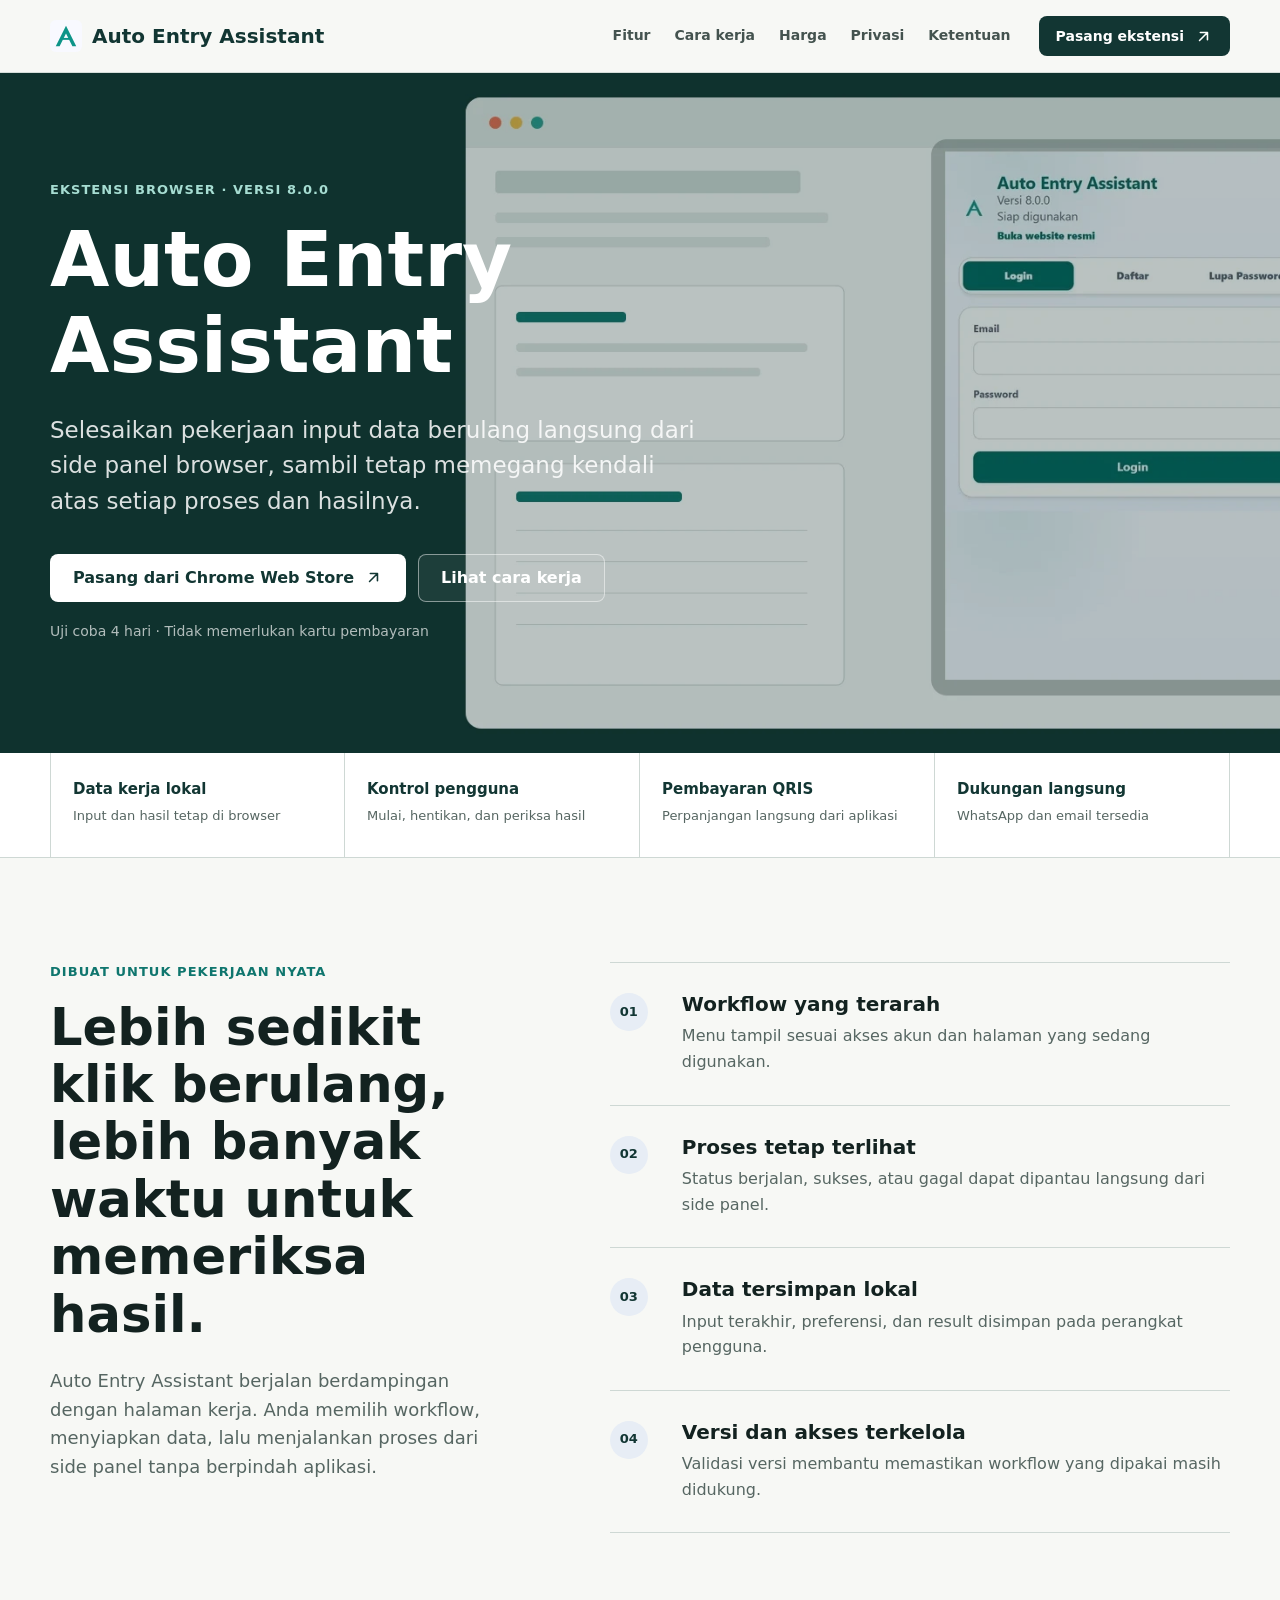
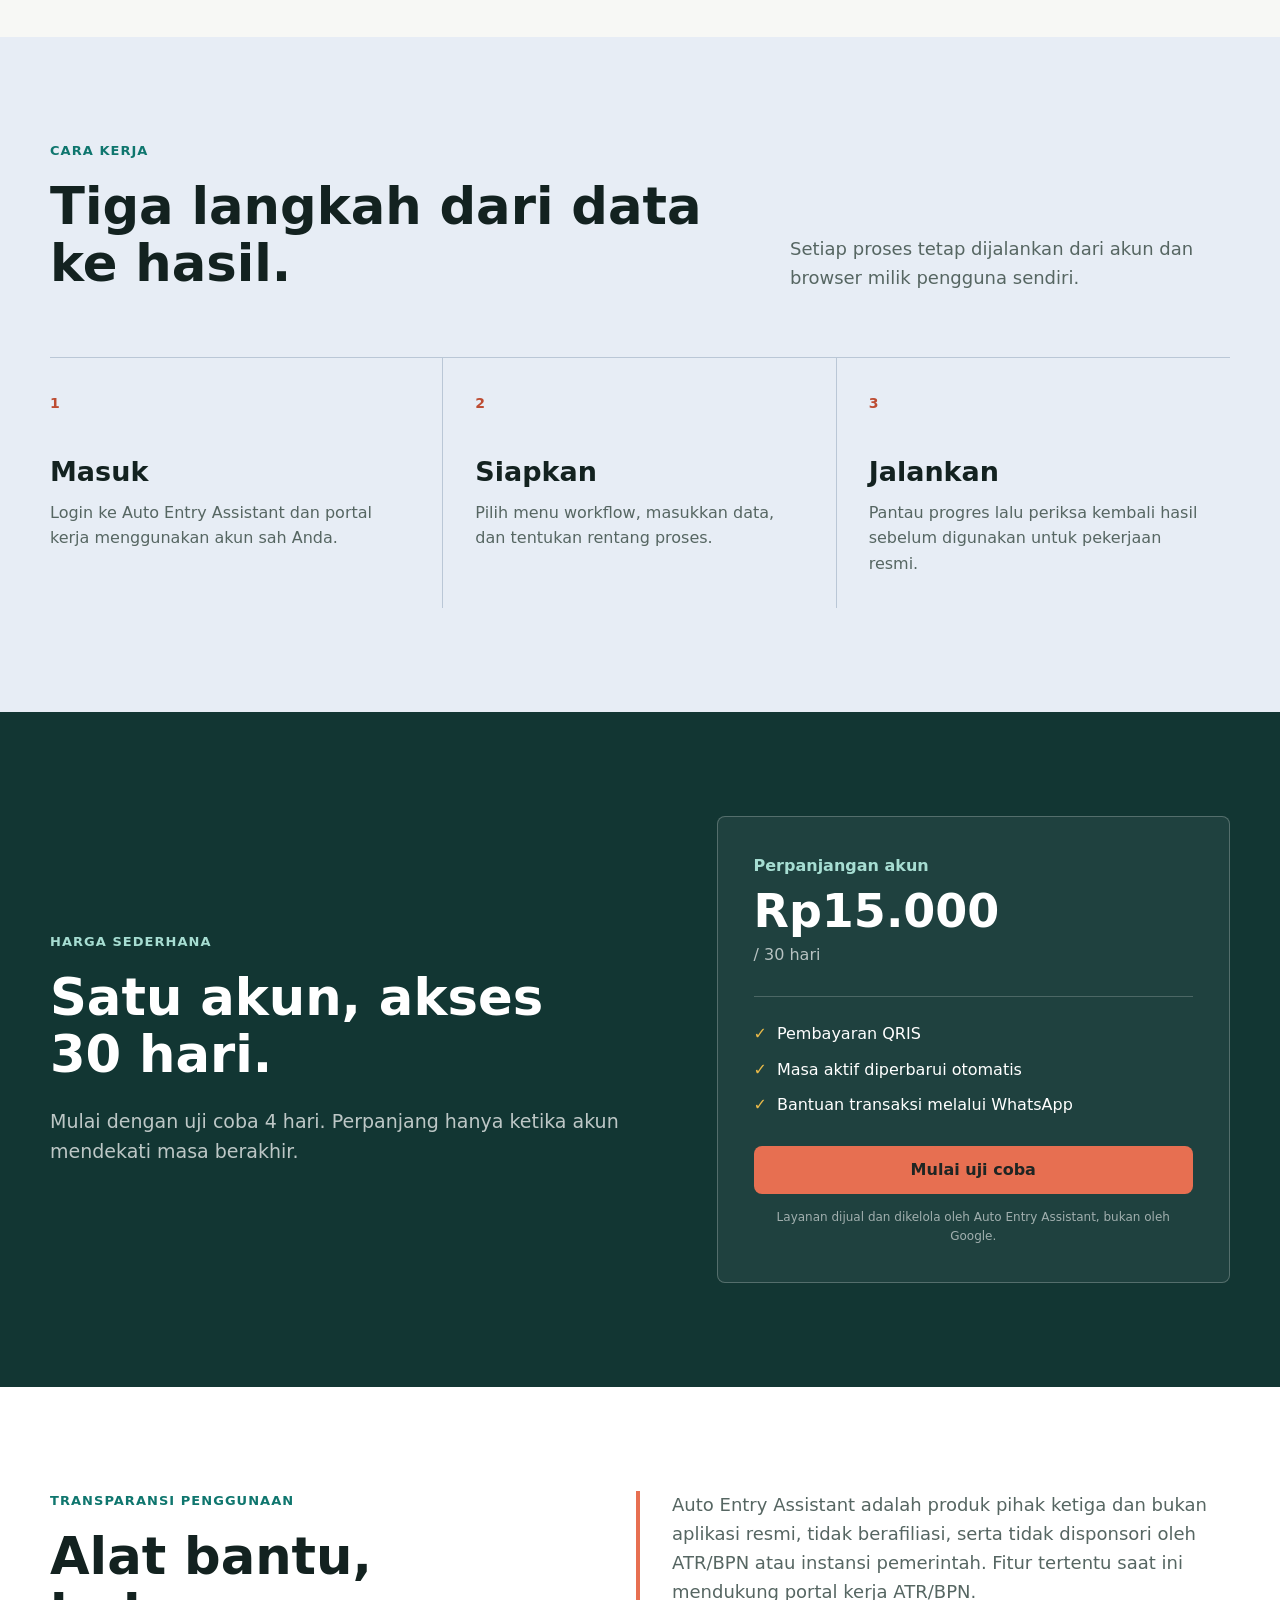
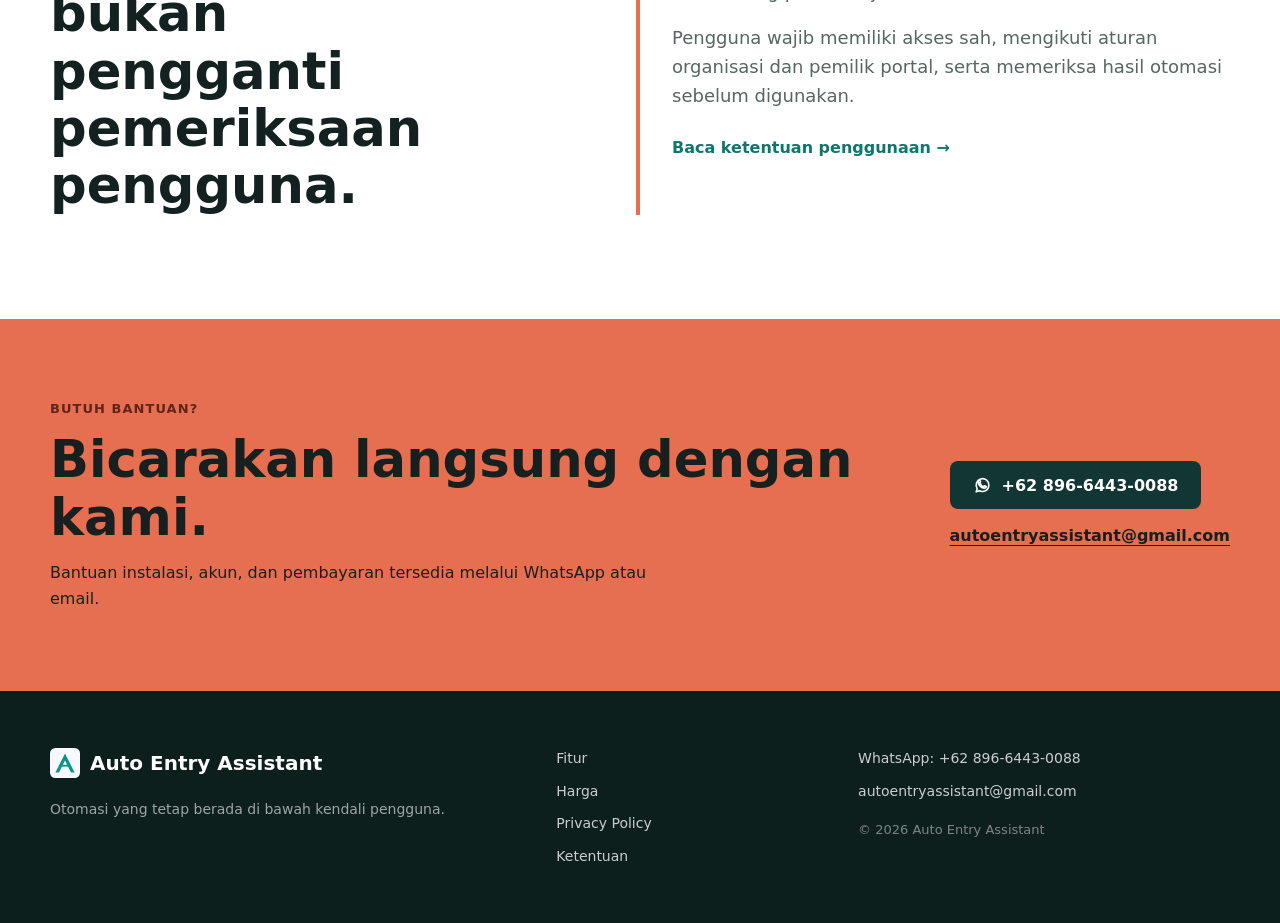
==== commit 6b4a6eba: "Update website v8.0.0 Update website v8.0.0" ====
--- a/index.html
+++ b/index.html
@@ -3,183 +3,207 @@
   <head>
     <meta charset="utf-8" />
     <meta name="viewport" content="width=device-width, initial-scale=1" />
-    <title>Auto Entry Assistant - Produk dan Harga</title>
+    <meta name="theme-color" content="#123633" />
+    <title>Auto Entry Assistant - Otomasi Pekerjaan Berulang</title>
     <meta
       name="description"
-      content="Auto Entry Assistant adalah ekstensi browser berlangganan untuk membantu otomasi input data administratif bagi pengguna yang memiliki akses sah ke sistem target."
+      content="Auto Entry Assistant adalah ekstensi browser untuk membantu pekerjaan input data berulang pada portal kerja yang didukung."
     />
-    <link rel="stylesheet" href="styles.css" />
+    <link rel="icon" type="image/svg+xml" href="favicon.svg?v=20261019" />
+    <link rel="preload" href="hero-product.webp" as="image" type="image/webp" />
+    <link rel="stylesheet" href="styles.css?v=20261019-2" />
   </head>
   <body>
     <header class="site-header">
       <div class="header-inner">
-        <a class="brand" href="index.html" aria-label="Auto Entry Assistant">
-          <svg class="brand-mark" viewBox="0 0 100 100" aria-hidden="true">
-            <path d="M50 20L80 80H70L50 40L30 80H20L50 20Z" fill="#0d9488" />
-            <rect x="40" y="55" width="20" height="5" fill="#0d9488" />
-          </svg>
+        <a class="brand" href="index.html" aria-label="Auto Entry Assistant, beranda">
+          <img src="favicon.svg" alt="" width="32" height="32" />
           <span>Auto Entry Assistant</span>
         </a>
-        <nav aria-label="Navigasi utama">
-          <a class="active" href="index.html">Produk</a>
-          <a href="privacy-policy.html">Privacy Policy</a>
-          <a href="terms.html">Terms</a>
+        <nav class="desktop-nav" aria-label="Navigasi utama">
+          <a href="#fitur">Fitur</a>
+          <a href="#cara-kerja">Cara kerja</a>
+          <a href="#harga">Harga</a>
+          <a href="privacy-policy.html">Privasi</a>
+          <a href="terms.html">Ketentuan</a>
         </nav>
         <a
-          class="header-cta"
+          class="button button-small button-install"
           href="https://chromewebstore.google.com/detail/hfgamchafmifeeedlchlpnbcmllpcbfe?utm_source=item-share-cb"
           target="_blank"
           rel="noopener"
         >
-          Install Extension
+          Pasang ekstensi
+          <svg viewBox="0 0 24 24" aria-hidden="true"><path d="M7 17 17 7M8 7h9v9" /></svg>
         </a>
       </div>
     </header>
 
-    <main class="page-shell">
-      <section class="hero-card">
-        <div class="hero-glow"></div>
-        <div class="hero-content">
-          <span class="status-pill">Beta Terbatas</span>
-          <h1>Auto Entry Assistant</h1>
-          <p>
-            Ekstensi browser berlangganan untuk membantu otomasi input data administratif
-            bagi pengguna yang memiliki akses sah ke sistem target.
+    <main>
+      <section class="hero" aria-labelledby="hero-title">
+        <div class="hero-image" role="img" aria-label="Tampilan Auto Entry Assistant di side panel browser"></div>
+        <div class="hero-shade"></div>
+        <div class="hero-inner">
+          <p class="eyebrow">Ekstensi browser · Versi 8.0.0</p>
+          <h1 id="hero-title">Auto Entry Assistant</h1>
+          <p class="hero-lead">
+            Selesaikan pekerjaan input data berulang langsung dari side panel browser,
+            sambil tetap memegang kendali atas setiap proses dan hasilnya.
           </p>
           <div class="hero-actions">
             <a
-              class="button primary"
+              class="button button-light"
               href="https://chromewebstore.google.com/detail/hfgamchafmifeeedlchlpnbcmllpcbfe?utm_source=item-share-cb"
               target="_blank"
               rel="noopener"
             >
-              Install dari Chrome Web Store
+              Pasang dari Chrome Web Store
+              <svg viewBox="0 0 24 24" aria-hidden="true"><path d="M7 17 17 7M8 7h9v9" /></svg>
             </a>
-            <a class="button secondary" href="#harga">Lihat Harga</a>
-          </div>
-        </div>
-      </section>
-
-      <section class="summary-grid" id="harga">
-        <article class="price-card">
-          <div class="top-accent"></div>
-          <h2>Harga</h2>
-          <p class="price">Rp15.000</p>
-          <p class="price-note">/ 30 hari / akun</p>
-          <p>Pembayaran digunakan untuk perpanjangan masa aktif akun.</p>
-        </article>
-
-        <article class="status-card">
-          <div class="section-heading">
-            <span class="icon-round">
-              <svg viewBox="0 0 24 24" aria-hidden="true">
-                <circle cx="12" cy="12" r="9" />
-                <path d="M12 10v6M12 7.5h.01" />
-              </svg>
-            </span>
-            <h2>Status Produk</h2>
-          </div>
-          <p>
-            Auto Entry Assistant berada dalam tahap <strong>Beta Terbatas.</strong>
-            Fitur utama sudah dapat digunakan, tetapi workflow dapat berubah mengikuti
-            perubahan halaman target dan penyempurnaan layanan.
-          </p>
-        </article>
-      </section>
-
-      <section class="feature-card">
-        <h2>Fitur Utama</h2>
-        <div class="feature-grid">
-          <div class="feature-item">
-            <span class="feature-icon">
-              <svg viewBox="0 0 24 24" aria-hidden="true">
-                <path d="M5 3v4M3 5h4M18 4v5M15.5 6.5h5M7 14v6M4 17h6M16 13l2 2 3-4" />
-              </svg>
-            </span>
+            <a class="button button-ghost" href="#cara-kerja">Lihat cara kerja</a>
+          </div>
+          <p class="hero-note">Uji coba 4 hari · Tidak memerlukan kartu pembayaran</p>
+        </div>
+      </section>
+
+      <section class="trust-strip" aria-label="Ringkasan layanan">
+        <div class="section-inner trust-grid">
+          <div><strong>Data kerja lokal</strong><span>Input dan hasil tetap di browser</span></div>
+          <div><strong>Kontrol pengguna</strong><span>Mulai, hentikan, dan periksa hasil</span></div>
+          <div><strong>Pembayaran QRIS</strong><span>Perpanjangan langsung dari aplikasi</span></div>
+          <div><strong>Dukungan langsung</strong><span>WhatsApp dan email tersedia</span></div>
+        </div>
+      </section>
+
+      <section class="section section-features" id="fitur">
+        <div class="section-inner feature-layout">
+          <div class="section-copy">
+            <p class="eyebrow dark">Dibuat untuk pekerjaan nyata</p>
+            <h2>Lebih sedikit klik berulang, lebih banyak waktu untuk memeriksa hasil.</h2>
+            <p>
+              Auto Entry Assistant berjalan berdampingan dengan halaman kerja. Anda memilih
+              workflow, menyiapkan data, lalu menjalankan proses dari side panel tanpa berpindah aplikasi.
+            </p>
+          </div>
+          <div class="feature-list">
+            <article>
+              <span>01</span>
+              <div><h3>Workflow yang terarah</h3><p>Menu tampil sesuai akses akun dan halaman yang sedang digunakan.</p></div>
+            </article>
+            <article>
+              <span>02</span>
+              <div><h3>Proses tetap terlihat</h3><p>Status berjalan, sukses, atau gagal dapat dipantau langsung dari side panel.</p></div>
+            </article>
+            <article>
+              <span>03</span>
+              <div><h3>Data tersimpan lokal</h3><p>Input terakhir, preferensi, dan result disimpan pada perangkat pengguna.</p></div>
+            </article>
+            <article>
+              <span>04</span>
+              <div><h3>Versi dan akses terkelola</h3><p>Validasi versi membantu memastikan workflow yang dipakai masih didukung.</p></div>
+            </article>
+          </div>
+        </div>
+      </section>
+
+      <section class="section section-steps" id="cara-kerja">
+        <div class="section-inner">
+          <div class="section-heading-row">
             <div>
-              <h3>Menu Automation</h3>
-              <p>Berbasis akses akun.</p>
+              <p class="eyebrow dark">Cara kerja</p>
+              <h2>Tiga langkah dari data ke hasil.</h2>
             </div>
-          </div>
-          <div class="feature-item">
-            <span class="feature-icon">
-              <svg viewBox="0 0 24 24" aria-hidden="true">
-                <path d="M12 3l7 3v5c0 4.5-2.8 8.5-7 10-4.2-1.5-7-5.5-7-10V6l7-3z" />
-                <path d="M9 12l2 2 4-5" />
-              </svg>
-            </span>
-            <div>
-              <h3>Validasi</h3>
-              <p>Validasi versi aplikasi dan masa aktif akun.</p>
-            </div>
-          </div>
-          <div class="feature-item">
-            <span class="feature-icon">
-              <svg viewBox="0 0 24 24" aria-hidden="true">
-                <path d="M5 17h7M5 13h5M5 9h9" />
-                <path d="M17 15l2 2 3-5" />
-                <path d="M3 5h12a2 2 0 0 1 2 2v4" />
-              </svg>
-            </span>
-            <div>
-              <h3>Result Lokal</h3>
-              <p>Untuk membaca status sukses atau gagal.</p>
-            </div>
-          </div>
-          <div class="feature-item">
-            <span class="feature-icon">
-              <svg viewBox="0 0 24 24" aria-hidden="true">
-                <rect x="3" y="6" width="18" height="12" rx="2" />
-                <path d="M7 10h4M17 14h.01M13 14h.01" />
-              </svg>
-            </span>
-            <div>
-              <h3>Perpanjangan Akun</h3>
-              <p>Melalui pembayaran online.</p>
-            </div>
-          </div>
-        </div>
-      </section>
-
-      <section class="notice-grid">
-        <article>
-          <h2>Batasan</h2>
-          <p>
-            Extension ini membantu menjalankan langkah automation di browser pengguna.
-            Pengguna tetap wajib memeriksa hasil akhir dan memastikan data yang diproses
-            sudah benar.
-          </p>
-        </article>
-        <article>
-          <h2>Disclaimer</h2>
-          <p>
-            Auto Entry Assistant bukan aplikasi resmi ATR/BPN atau instansi pemerintah.
-            Penggunaan extension ini hanya diperuntukkan bagi pengguna yang memiliki akses
-            sah ke sistem target dan bertanggung jawab atas data yang diproses.
-          </p>
-        </article>
+            <p>Setiap proses tetap dijalankan dari akun dan browser milik pengguna sendiri.</p>
+          </div>
+          <ol class="steps">
+            <li><span>1</span><h3>Masuk</h3><p>Login ke Auto Entry Assistant dan portal kerja menggunakan akun sah Anda.</p></li>
+            <li><span>2</span><h3>Siapkan</h3><p>Pilih menu workflow, masukkan data, dan tentukan rentang proses.</p></li>
+            <li><span>3</span><h3>Jalankan</h3><p>Pantau progres lalu periksa kembali hasil sebelum digunakan untuk pekerjaan resmi.</p></li>
+          </ol>
+        </div>
+      </section>
+
+      <section class="section section-pricing" id="harga">
+        <div class="section-inner pricing-layout">
+          <div>
+            <p class="eyebrow">Harga sederhana</p>
+            <h2>Satu akun, akses 30 hari.</h2>
+            <p class="pricing-copy">Mulai dengan uji coba 4 hari. Perpanjang hanya ketika akun mendekati masa berakhir.</p>
+          </div>
+          <div class="price-box">
+            <div><span>Perpanjangan akun</span><strong>Rp15.000</strong><small>/ 30 hari</small></div>
+            <ul>
+              <li>Pembayaran QRIS</li>
+              <li>Masa aktif diperbarui otomatis</li>
+              <li>Bantuan transaksi melalui WhatsApp</li>
+            </ul>
+            <a
+              class="button button-coral"
+              href="https://chromewebstore.google.com/detail/hfgamchafmifeeedlchlpnbcmllpcbfe?utm_source=item-share-cb"
+              target="_blank"
+              rel="noopener"
+            >Mulai uji coba</a>
+            <p>Layanan dijual dan dikelola oleh Auto Entry Assistant, bukan oleh Google.</p>
+          </div>
+        </div>
+      </section>
+
+      <section class="section section-transparency">
+        <div class="section-inner transparency-layout">
+          <div>
+            <p class="eyebrow dark">Transparansi penggunaan</p>
+            <h2>Alat bantu, bukan pengganti pemeriksaan pengguna.</h2>
+          </div>
+          <div class="transparency-copy">
+            <p>
+              Auto Entry Assistant adalah produk pihak ketiga dan bukan aplikasi resmi,
+              tidak berafiliasi, serta tidak disponsori oleh ATR/BPN atau instansi pemerintah.
+              Fitur tertentu saat ini mendukung portal kerja ATR/BPN.
+            </p>
+            <p>
+              Pengguna wajib memiliki akses sah, mengikuti aturan organisasi dan pemilik portal,
+              serta memeriksa hasil otomasi sebelum digunakan.
+            </p>
+            <a href="terms.html">Baca ketentuan penggunaan <span aria-hidden="true">→</span></a>
+          </div>
+        </div>
+      </section>
+
+      <section class="contact-section" id="kontak">
+        <div class="section-inner contact-layout">
+          <div>
+            <p class="eyebrow">Butuh bantuan?</p>
+            <h2>Bicarakan langsung dengan kami.</h2>
+            <p>Bantuan instalasi, akun, dan pembayaran tersedia melalui WhatsApp atau email.</p>
+          </div>
+          <div class="contact-actions">
+            <a class="button button-whatsapp" href="https://wa.me/6289664430088?text=Halo%20Auto%20Entry%20Assistant%2C%20saya%20butuh%20bantuan." target="_blank" rel="noopener">
+              <svg viewBox="0 0 24 24" aria-hidden="true"><path d="M20 11.6a8 8 0 0 1-11.8 7L4 20l1.4-4.1A8 8 0 1 1 20 11.6Z"/><path d="M9 8.5c.3 2.5 2 4.3 4.5 5l1-1.2 2 .9c.2.1.3.4.2.6-.5 1.2-1.6 1.8-2.8 1.6-3.8-.7-6.7-3.6-7.4-7.4-.2-1.2.4-2.3 1.6-2.8.2-.1.5 0 .6.2l.9 2-1.2 1Z"/></svg>
+              +62 896-6443-0088
+            </a>
+            <a class="text-link-light" href="mailto:autoentryassistant@gmail.com">autoentryassistant@gmail.com</a>
+          </div>
+        </div>
       </section>
     </main>
 
     <footer class="site-footer">
-      <div class="footer-inner">
+      <div class="section-inner footer-grid">
         <div>
-          <a class="brand footer-brand" href="index.html">
-            <svg class="brand-mark" viewBox="0 0 100 100" aria-hidden="true">
-              <path d="M50 20L80 80H70L50 40L30 80H20L50 20Z" fill="#0d9488" />
-              <rect x="40" y="55" width="20" height="5" fill="#0d9488" />
-            </svg>
-            <span>Auto Entry Assistant</span>
-          </a>
-          <p>© 2026 Auto Entry Assistant. Precision automation for modern workflows.</p>
-          <p>Kontak: <a href="mailto:autoentryassistant@gmail.com">autoentryassistant@gmail.com</a></p>
+          <a class="brand footer-brand" href="index.html"><img src="favicon.svg" alt="" width="30" height="30" /><span>Auto Entry Assistant</span></a>
+          <p>Otomasi yang tetap berada di bawah kendali pengguna.</p>
         </div>
         <nav aria-label="Navigasi footer">
-          <a href="index.html">Produk</a>
+          <a href="#fitur">Fitur</a>
+          <a href="#harga">Harga</a>
           <a href="privacy-policy.html">Privacy Policy</a>
-          <a href="terms.html">Terms</a>
-          <a href="mailto:autoentryassistant@gmail.com">Contact Us</a>
+          <a href="terms.html">Ketentuan</a>
         </nav>
+        <div class="footer-contact">
+          <a href="https://wa.me/6289664430088" target="_blank" rel="noopener">WhatsApp: +62 896-6443-0088</a>
+          <a href="mailto:autoentryassistant@gmail.com">autoentryassistant@gmail.com</a>
+          <span>© 2026 Auto Entry Assistant</span>
+        </div>
       </div>
     </footer>
   </body>
--- a/styles.css
+++ b/styles.css
@@ -1,767 +1,235 @@
 :root {
   color-scheme: light;
-  --background: #f8f9ff;
-  --surface: #ffffff;
-  --surface-low: #eff4ff;
-  --surface-container: #e5eeff;
-  --surface-high: #dce9ff;
-  --text: #0b1c30;
-  --muted: #3d4947;
-  --secondary: #565e74;
-  --primary: #00685f;
-  --primary-hover: #008378;
-  --teal: #0d9488;
-  --border: rgba(109, 122, 119, 0.28);
-  --border-strong: #bcc9c6;
-  --danger: #ba1a1a;
-  --danger-soft: #ffdad6;
-  --shadow: 0 4px 6px -1px rgba(0, 0, 0, 0.05), 0 2px 4px -2px rgba(0, 0, 0, 0.05);
-  --shadow-hover: 0 10px 15px -3px rgba(13, 148, 136, 0.1);
+  --ink: #132220;
+  --muted: #566662;
+  --paper: #f7f8f5;
+  --white: #ffffff;
+  --forest: #123633;
+  --forest-2: #0d514a;
+  --teal: #0f766e;
+  --mint: #dfece7;
+  --blue: #e7edf5;
+  --coral: #e76f51;
+  --coral-dark: #bd4c32;
+  --gold: #e9b949;
+  --line: #ced8d4;
+  --max: 1180px;
   --radius: 8px;
-  --radius-lg: 16px;
-  --max-width: 1200px;
   font-family: Inter, ui-sans-serif, system-ui, -apple-system, BlinkMacSystemFont, "Segoe UI", sans-serif;
 }
 
-* {
-  box-sizing: border-box;
-}
-
-html {
-  scroll-behavior: smooth;
-}
-
-body {
-  margin: 0;
-  background: var(--background);
-  color: var(--text);
-  font-size: 16px;
-  line-height: 1.5;
-}
-
-a {
-  color: var(--primary);
-  text-decoration: none;
-}
-
-a:hover {
-  color: var(--primary-hover);
-}
-
-svg {
-  display: block;
-}
+* { box-sizing: border-box; }
+html { scroll-behavior: smooth; scroll-padding-top: 88px; }
+body { margin: 0; background: var(--paper); color: var(--ink); font-size: 16px; line-height: 1.6; }
+a { color: inherit; text-decoration: none; }
+img, svg { display: block; }
+h1, h2, h3, p { margin: 0; }
+h1, h2, h3 { line-height: 1.12; letter-spacing: 0; }
+h2 { font-size: clamp(32px, 4vw, 52px); }
+h3 { font-size: 20px; }
+
+.section-inner,
+.header-inner,
+.hero-inner { width: min(var(--max), calc(100% - 48px)); margin: 0 auto; }
 
 .site-header {
-  position: fixed;
+  position: sticky;
   top: 0;
-  z-index: 20;
-  width: 100%;
-  background: rgba(248, 249, 255, 0.9);
-  border-bottom: 1px solid rgba(188, 201, 198, 0.35);
-  box-shadow: var(--shadow);
-  backdrop-filter: blur(8px);
-}
-
-.header-inner,
-.page-shell,
-.footer-inner {
-  width: min(var(--max-width), calc(100% - 64px));
-  margin: 0 auto;
-}
-
-.header-inner {
-  display: flex;
-  align-items: center;
-  justify-content: space-between;
-  gap: 24px;
-  min-height: 80px;
-}
-
-.brand {
-  display: inline-flex;
-  align-items: center;
-  gap: 12px;
-  color: var(--primary);
-  font-weight: 800;
-  font-size: 24px;
-  line-height: 1;
-}
-
-.brand-mark {
-  width: 32px;
-  height: 32px;
-  flex: 0 0 auto;
-}
-
-nav {
-  display: flex;
-  align-items: center;
-  gap: 28px;
-}
-
-nav a {
-  color: var(--secondary);
-  font-size: 14px;
-  font-weight: 600;
-  padding: 6px 0;
-  transition: color 0.2s ease;
-}
-
-nav a.active {
-  color: var(--primary);
-  border-bottom: 2px solid var(--primary);
-  font-weight: 800;
-}
-
-.header-cta,
-.button {
-  display: inline-flex;
-  align-items: center;
-  justify-content: center;
-  border-radius: var(--radius);
-  font-weight: 700;
-  transition: background 0.2s ease, color 0.2s ease, border-color 0.2s ease, transform 0.15s ease, box-shadow 0.2s ease;
-}
-
-.header-cta {
-  min-height: 40px;
-  padding: 0 20px;
-  background: var(--primary);
-  color: #ffffff;
-  box-shadow: var(--shadow);
-}
-
-.header-cta:hover,
-.button.primary:hover {
-  background: var(--primary-hover);
-  color: #ffffff;
-  box-shadow: var(--shadow-hover);
-}
-
-.header-cta:active,
-.button:active {
-  transform: scale(0.98);
-}
-
-.page-shell {
-  padding-top: 128px;
-  padding-bottom: 72px;
-}
-
-.hero-card {
-  position: relative;
-  overflow: hidden;
-  min-height: 372px;
-  display: grid;
-  place-items: center;
-  text-align: center;
-  background: var(--surface);
-  border: 1px solid var(--border);
-  border-radius: var(--radius-lg);
-  box-shadow: var(--shadow);
-}
-
-.hero-glow {
-  position: absolute;
-  inset: 0;
-  background: linear-gradient(135deg, rgba(211, 228, 254, 0.6), transparent 58%);
-  pointer-events: none;
-}
-
-.hero-content {
-  position: relative;
-  z-index: 1;
-  width: min(760px, 100%);
-  padding: 56px 32px;
-}
-
-.status-pill {
-  display: inline-flex;
-  align-items: center;
-  justify-content: center;
-  padding: 4px 14px;
-  border-radius: 999px;
-  background: rgba(107, 119, 117, 0.11);
-  color: #6b7775;
-  font-size: 12px;
-  font-weight: 800;
-  letter-spacing: 0.06em;
-  text-transform: uppercase;
-}
-
-h1,
-h2,
-h3,
-p {
-  margin: 0;
-}
-
-h1,
-h2,
-h3,
-.brand {
-  font-family: "Hanken Grotesk", Inter, ui-sans-serif, system-ui, sans-serif;
-}
-
-h1 {
-  margin-top: 24px;
-  font-size: clamp(40px, 5vw, 56px);
-  line-height: 1.1;
-  letter-spacing: -0.02em;
-}
-
-.hero-content p {
-  margin: 28px auto 0;
-  color: var(--secondary);
-  font-size: 20px;
-  line-height: 1.65;
-}
-
-.hero-actions {
-  display: flex;
-  flex-wrap: wrap;
-  justify-content: center;
-  gap: 16px;
-  margin-top: 42px;
-}
-
-.button {
-  min-height: 58px;
-  padding: 0 42px;
-}
-
-.button.primary {
-  background: var(--primary);
-  color: #ffffff;
-}
-
-.button.secondary {
-  border: 2px solid var(--primary);
-  color: var(--primary);
-  background: transparent;
-}
-
-.button.secondary:hover {
-  background: var(--surface-container);
-}
-
-.summary-grid {
-  display: grid;
-  grid-template-columns: 1fr 2fr;
-  gap: 24px;
-  margin-top: 44px;
-}
-
-.price-card,
-.status-card,
-.feature-card,
-.notice-grid article,
-.legal-card,
-.payment-panel,
-.disclaimer-panel {
-  background: var(--surface);
-  border: 1px solid var(--border);
-  border-radius: var(--radius-lg);
-  box-shadow: var(--shadow);
-}
-
-.price-card {
-  position: relative;
-  overflow: hidden;
-  display: flex;
-  flex-direction: column;
-  min-height: 200px;
-  padding: 28px;
-}
-
-.top-accent {
-  position: absolute;
-  top: 0;
-  left: 0;
-  width: 100%;
-  height: 4px;
-  background: var(--primary);
-}
-
-.price-card h2,
-.feature-card h2,
-.notice-grid h2,
-.legal-card h2,
-.payment-panel h2,
-.disclaimer-panel h2 {
-  font-size: 24px;
-  line-height: 1.25;
-}
-
-.price {
-  margin-top: 12px;
-  color: var(--primary);
-  font-size: 32px;
-  font-weight: 700;
-  line-height: 1.2;
-}
-
-.price-note,
-.price-card p:last-child,
-.status-card p,
-.feature-item p,
-.notice-grid p,
-.legal-intro p,
-.legal-card p,
-.legal-card li,
-.payment-panel p,
-.disclaimer-panel p,
-.site-footer p {
-  color: var(--secondary);
-}
-
-.price-card p:last-child {
-  margin-top: auto;
-  font-size: 18px;
-}
-
-.status-card {
-  padding: 28px;
-}
-
-.section-heading {
-  display: flex;
-  align-items: center;
-  gap: 12px;
-  margin-bottom: 18px;
-}
-
-.icon-round,
-.icon-tile,
-.icon-line,
-.feature-icon {
-  color: var(--primary);
-  flex: 0 0 auto;
-}
-
-.icon-round svg,
-.icon-line svg,
-.feature-icon svg {
-  width: 24px;
-  height: 24px;
-  fill: none;
-  stroke: currentColor;
-  stroke-width: 1.8;
-  stroke-linecap: round;
-  stroke-linejoin: round;
-}
-
-.icon-tile {
-  display: inline-grid;
-  place-items: center;
-  width: 40px;
-  height: 40px;
-  border-radius: var(--radius);
-  background: var(--surface-container);
-}
-
-.icon-tile svg {
-  width: 22px;
-  height: 22px;
-  fill: none;
-  stroke: currentColor;
-  stroke-width: 1.8;
-  stroke-linecap: round;
-  stroke-linejoin: round;
-}
-
-.icon-tile.danger,
-.icon-line.danger {
-  color: var(--danger);
-}
-
-.icon-tile.danger {
-  background: var(--danger-soft);
-}
-
-.icon-tile.mint {
-  background: #d8e5e2;
-}
-
-.feature-card {
-  margin-top: 16px;
-  padding: 28px;
-}
-
-.feature-grid {
-  display: grid;
-  grid-template-columns: repeat(2, minmax(0, 1fr));
-  gap: 18px;
-  margin-top: 28px;
-}
-
-.feature-item {
-  display: flex;
-  align-items: center;
-  gap: 20px;
-  min-height: 76px;
-  padding: 20px;
-  background: var(--background);
-  border-radius: var(--radius);
-}
-
-.feature-item h3 {
-  font-size: 16px;
-  font-weight: 600;
-}
-
-.feature-item p {
-  margin-top: 4px;
-  font-size: 14px;
-  font-weight: 500;
-}
-
-.notice-grid {
-  display: grid;
-  grid-template-columns: repeat(2, minmax(0, 1fr));
-  gap: 24px;
-  margin-top: 16px;
-}
-
-.notice-grid article {
-  padding: 28px;
-}
-
-.notice-grid h2 {
-  color: #a00000;
-  font-size: 14px;
-  letter-spacing: 0.08em;
-  text-transform: uppercase;
-}
-
-.notice-grid p {
-  margin-top: 16px;
-  font-size: 18px;
-}
-
-.site-footer {
-  background: var(--surface);
-  border-top: 1px solid rgba(188, 201, 198, 0.35);
-  padding: 48px 0;
-}
-
-.footer-inner {
-  display: flex;
-  justify-content: space-between;
-  gap: 48px;
-}
-
-.footer-brand {
-  margin-bottom: 18px;
-}
-
-.site-footer p {
-  max-width: 360px;
-  margin-top: 12px;
-  font-size: 14px;
-}
-
-.site-footer nav {
-  align-items: flex-start;
-  gap: 18px;
-}
-
-.legal-page {
-  padding-top: 112px;
-}
-
-.legal-intro {
-  max-width: 760px;
-  margin-bottom: 48px;
-}
-
-.legal-intro h1 {
-  margin-top: 0;
-}
-
-.legal-intro p {
-  margin-top: 18px;
-  font-size: 18px;
-}
-
-.legal-intro strong {
-  color: var(--primary);
-}
-
-.privacy-grid {
-  display: grid;
-  grid-template-columns: 2fr 1fr;
-  gap: 24px;
-}
-
-.legal-card,
-.payment-panel,
-.disclaimer-panel {
-  padding: 28px;
-}
-
-.legal-card:hover {
-  box-shadow: var(--shadow-hover);
-}
-
-.tinted-card {
-  background: var(--surface-container);
-}
-
-.automation-card,
-.lower-grid {
-  margin-top: 24px;
-}
-
-.split-content {
-  display: grid;
-  grid-template-columns: 1fr 1fr;
-  gap: 32px;
-  align-items: center;
-}
-
-.callout {
-  display: flex;
-  gap: 16px;
-  min-height: 148px;
-  align-items: flex-start;
-  padding: 22px;
-  border: 1px solid var(--border);
-  border-radius: var(--radius);
-}
-
-.callout svg,
-.contact-band svg {
-  width: 24px;
-  height: 24px;
-  color: var(--primary);
-  fill: none;
-  stroke: currentColor;
-  stroke-width: 1.8;
-  stroke-linecap: round;
-  stroke-linejoin: round;
-}
-
-.check-list,
-.cross-list {
-  display: grid;
-  gap: 12px;
-  list-style: none;
-  margin: 18px 0 0;
-  padding: 0;
-}
-
-.check-list li,
-.cross-list li {
-  position: relative;
-  padding-left: 30px;
-}
-
-.check-list li::before,
-.cross-list li::before {
-  position: absolute;
-  left: 0;
-  top: 1px;
-  font-weight: 800;
-}
-
-.check-list li::before {
-  content: "✓";
-  color: var(--primary);
-}
-
-.cross-list li::before {
-  content: "×";
-  color: var(--danger);
-}
-
-.small-note {
-  margin-top: 18px;
-  font-size: 14px;
-}
-
-.service-grid {
-  display: grid;
-  grid-template-columns: repeat(2, minmax(0, 1fr));
-  gap: 16px;
-}
-
-.service-grid div {
-  min-height: 90px;
-  padding: 18px;
-  border: 1px solid var(--border);
-  border-radius: var(--radius);
-}
-
-.service-grid h3 {
-  color: var(--primary);
-  font-size: 16px;
-}
-
-.service-grid p,
-.side-stack p {
-  margin-top: 8px;
-  font-size: 14px;
-}
-
-.side-stack {
-  display: grid;
-  gap: 24px;
-}
-
-.contact-band {
-  display: flex;
-  align-items: center;
-  justify-content: space-between;
-  gap: 32px;
-  margin-top: 32px;
-  padding: 28px;
-  border-radius: var(--radius-lg);
-  background: linear-gradient(135deg, var(--teal), var(--primary));
-  color: #ffffff;
-}
-
-.contact-band p {
-  max-width: 680px;
-  margin-top: 10px;
-  color: rgba(255, 255, 255, 0.88);
-}
-
-.contact-band a {
-  display: inline-flex;
-  align-items: center;
-  gap: 10px;
-  padding: 14px 18px;
-  border: 1px solid rgba(255, 255, 255, 0.32);
-  border-radius: var(--radius);
-  color: #ffffff;
-  font-weight: 800;
-  white-space: nowrap;
-}
-
-.contact-band svg {
-  color: #ffffff;
-}
-
-.terms-layout {
-  display: grid;
-  grid-template-columns: 2fr 1fr;
-  gap: 28px;
-}
-
-.terms-main,
-.terms-side {
-  display: grid;
-  gap: 24px;
-  align-content: start;
-}
-
-.danger-card {
-  border-color: rgba(186, 26, 26, 0.25);
-}
-
-.payment-panel {
-  background: linear-gradient(135deg, var(--teal), var(--primary));
-  color: #ffffff;
-}
-
-.payment-panel p {
-  color: rgba(255, 255, 255, 0.9);
-  font-weight: 600;
-}
-
-.payment-price {
-  margin: 18px 0;
-  color: #ffffff !important;
-  font-size: 34px;
-  font-weight: 800;
-}
-
-.payment-price span {
-  font-size: 18px;
-  font-weight: 500;
-}
-
-.payment-panel hr {
-  border: 0;
-  border-top: 1px solid rgba(255, 255, 255, 0.22);
-  margin: 20px 0;
-}
-
-.disclaimer-panel {
-  background: var(--surface-container);
-}
-
-@media (max-width: 820px) {
-  .header-inner,
-  .page-shell,
-  .footer-inner {
-    width: min(100% - 32px, var(--max-width));
-  }
-
-  .header-inner {
-    min-height: auto;
-    flex-wrap: wrap;
-    padding: 16px 0;
-  }
-
-  .brand {
-    font-size: 20px;
-  }
-
-  nav {
-    order: 3;
-    width: 100%;
-    justify-content: space-between;
-    gap: 12px;
-  }
-
-  .header-cta {
-    min-height: 36px;
-    padding: 0 14px;
-    font-size: 13px;
-  }
-
-  .page-shell {
-    padding-top: 144px;
-  }
-
-  .hero-content {
-    padding: 40px 20px;
-  }
-
-  .hero-content p {
-    font-size: 17px;
-  }
-
-  .button {
-    width: 100%;
-    min-height: 50px;
-    padding: 0 20px;
-  }
-
-  .summary-grid,
-  .feature-grid,
-  .notice-grid,
-  .privacy-grid,
-  .split-content,
-  .service-grid,
-  .terms-layout {
-    grid-template-columns: 1fr;
-  }
-
-  .footer-inner,
-  .contact-band {
-    flex-direction: column;
-    align-items: flex-start;
-  }
-
-  .site-footer nav {
-    display: grid;
-  }
-
-  .contact-band a {
-    white-space: normal;
-  }
-}
+  z-index: 30;
+  background: rgba(247, 248, 245, 0.96);
+  border-bottom: 1px solid rgba(206, 216, 212, 0.8);
+  backdrop-filter: blur(12px);
+}
+
+.header-inner { min-height: 72px; display: flex; align-items: center; justify-content: space-between; gap: 28px; }
+.brand { display: inline-flex; align-items: center; gap: 10px; color: var(--forest); font-weight: 800; font-size: 20px; white-space: nowrap; }
+.brand img { flex: 0 0 auto; }
+.desktop-nav { display: flex; align-items: center; gap: 24px; margin-left: auto; }
+.desktop-nav a { color: #44534f; font-size: 14px; font-weight: 650; padding: 8px 0; border-bottom: 2px solid transparent; }
+.desktop-nav a:hover, .desktop-nav a.active { color: var(--teal); border-color: var(--teal); }
+
+.button { min-height: 48px; display: inline-flex; align-items: center; justify-content: center; gap: 10px; padding: 0 22px; border: 1px solid transparent; border-radius: var(--radius); font-weight: 750; line-height: 1.2; transition: transform 160ms ease, background 160ms ease, border-color 160ms ease; }
+.button:hover { transform: translateY(-1px); }
+.button svg { width: 19px; height: 19px; fill: none; stroke: currentColor; stroke-width: 2; stroke-linecap: round; stroke-linejoin: round; }
+.button-small { min-height: 40px; padding: 0 16px; font-size: 14px; }
+.button-install { background: var(--forest); color: var(--white); }
+.button-install:hover { background: var(--forest-2); }
+
+.hero { position: relative; min-height: min(680px, calc(100svh - 92px)); display: flex; align-items: center; overflow: hidden; background: var(--forest); color: var(--white); }
+.hero-image, .hero-shade { position: absolute; inset: 0; }
+.hero-image { background: url("hero-product.webp?v=20261019-2") center / cover no-repeat; }
+.hero-shade { background: rgba(9, 36, 33, 0.28); }
+.hero-inner { position: relative; z-index: 2; padding: 88px 0 92px; }
+.hero-inner > * { max-width: 650px; }
+.eyebrow { color: #a6ddd2; font-size: 13px; font-weight: 800; letter-spacing: 0.08em; text-transform: uppercase; }
+.eyebrow.dark { color: var(--teal); }
+.hero h1 { margin-top: 16px; font-size: clamp(48px, 6vw, 80px); }
+.hero-lead { margin-top: 24px; color: rgba(255,255,255,0.85); font-size: clamp(18px, 2vw, 23px); line-height: 1.55; }
+.hero-actions { display: flex; flex-wrap: wrap; gap: 12px; margin-top: 34px; }
+.button-light { background: var(--white); color: var(--forest); }
+.button-light:hover { background: var(--mint); }
+.button-ghost { color: var(--white); border-color: rgba(255,255,255,0.48); background: rgba(255,255,255,0.06); }
+.button-ghost:hover { border-color: var(--white); background: rgba(255,255,255,0.12); }
+.hero-note { margin-top: 18px; color: rgba(255,255,255,0.68); font-size: 14px; }
+
+.trust-strip { background: var(--white); border-bottom: 1px solid var(--line); }
+.trust-grid { display: grid; grid-template-columns: repeat(4, 1fr); }
+.trust-grid div { min-height: 104px; padding: 24px 22px; border-right: 1px solid var(--line); }
+.trust-grid div:first-child { border-left: 1px solid var(--line); }
+.trust-grid strong, .trust-grid span { display: block; }
+.trust-grid strong { color: var(--forest); font-size: 15px; }
+.trust-grid span { margin-top: 5px; color: var(--muted); font-size: 13px; }
+
+.section { padding: 104px 0; }
+.feature-layout { display: grid; grid-template-columns: minmax(0, 0.86fr) minmax(0, 1.14fr); gap: 92px; align-items: start; }
+.section-copy { position: sticky; top: 112px; }
+.section-copy h2 { margin-top: 16px; }
+.section-copy > p:last-child { margin-top: 24px; color: var(--muted); font-size: 18px; }
+.feature-list { border-top: 1px solid var(--line); }
+.feature-list article { display: grid; grid-template-columns: 52px 1fr; gap: 20px; padding: 30px 0; border-bottom: 1px solid var(--line); }
+.feature-list article > span { display: grid; place-items: center; width: 38px; height: 38px; border-radius: 50%; background: var(--blue); color: var(--forest); font-size: 13px; font-weight: 800; }
+.feature-list p { margin-top: 8px; color: var(--muted); }
+
+.section-steps { background: var(--blue); }
+.section-heading-row { display: grid; grid-template-columns: 1.2fr 0.8fr; gap: 80px; align-items: end; }
+.section-heading-row h2 { margin-top: 16px; }
+.section-heading-row > p { color: var(--muted); font-size: 18px; }
+.steps { list-style: none; display: grid; grid-template-columns: repeat(3, 1fr); margin: 64px 0 0; padding: 0; border-top: 1px solid #bac7d6; }
+.steps li { min-height: 250px; padding: 32px 32px 24px 0; border-right: 1px solid #bac7d6; }
+.steps li + li { padding-left: 32px; }
+.steps li:last-child { border-right: 0; }
+.steps span { color: var(--coral-dark); font-size: 14px; font-weight: 850; }
+.steps h3 { margin-top: 42px; font-size: 27px; }
+.steps p { margin-top: 12px; color: var(--muted); }
+
+.section-pricing { background: var(--forest); color: var(--white); }
+.pricing-layout { display: grid; grid-template-columns: 1fr 0.9fr; gap: 96px; align-items: center; }
+.pricing-layout h2 { margin-top: 16px; }
+.pricing-copy { max-width: 600px; margin-top: 22px; color: rgba(255,255,255,0.72); font-size: 19px; }
+.price-box { padding: 36px; border: 1px solid rgba(255,255,255,0.24); border-radius: var(--radius); background: rgba(255,255,255,0.06); }
+.price-box > div span, .price-box > div strong, .price-box > div small { display: block; }
+.price-box > div span { color: #a6ddd2; font-weight: 700; }
+.price-box > div strong { margin-top: 10px; font-size: 46px; line-height: 1; }
+.price-box > div small { margin-top: 8px; color: rgba(255,255,255,0.68); font-size: 16px; }
+.price-box ul { display: grid; gap: 10px; margin: 28px 0; padding: 24px 0 0; border-top: 1px solid rgba(255,255,255,0.2); list-style: none; }
+.price-box li::before { content: "✓"; margin-right: 10px; color: var(--gold); font-weight: 900; }
+.button-coral { width: 100%; background: var(--coral); color: #1f2523; }
+.button-coral:hover { background: #f08a6f; }
+.price-box > p { margin-top: 14px; color: rgba(255,255,255,0.58); font-size: 12px; text-align: center; }
+
+.section-transparency { background: var(--white); }
+.transparency-layout { display: grid; grid-template-columns: 0.9fr 1.1fr; gap: 100px; }
+.transparency-layout h2 { margin-top: 16px; }
+.transparency-copy { padding-left: 32px; border-left: 4px solid var(--coral); }
+.transparency-copy p { color: var(--muted); font-size: 18px; }
+.transparency-copy p + p { margin-top: 18px; }
+.transparency-copy a { display: inline-block; margin-top: 24px; color: var(--teal); font-weight: 800; }
+
+.contact-section { padding: 80px 0; background: var(--coral); color: #17201e; }
+.contact-layout { display: flex; align-items: center; justify-content: space-between; gap: 64px; }
+.contact-layout .eyebrow { color: #5f2518; }
+.contact-layout h2 { margin-top: 12px; }
+.contact-layout p:not(.eyebrow) { margin-top: 14px; max-width: 650px; }
+.contact-actions { display: flex; flex-direction: column; align-items: flex-start; gap: 14px; flex: 0 0 auto; }
+.button-whatsapp { background: var(--forest); color: var(--white); }
+.button-whatsapp:hover { background: var(--forest-2); }
+.text-link-light { font-weight: 750; text-decoration: underline; text-underline-offset: 4px; }
+
+.site-footer { padding: 56px 0; background: #0d1f1d; color: var(--white); }
+.footer-grid { display: grid; grid-template-columns: 1.2fr 0.65fr 1fr; gap: 60px; align-items: start; }
+.footer-brand { color: var(--white); }
+.footer-grid p { margin-top: 12px; color: rgba(255,255,255,0.6); font-size: 14px; }
+.site-footer nav, .footer-contact { display: grid; gap: 10px; }
+.site-footer nav a, .footer-contact a { color: rgba(255,255,255,0.78); font-size: 14px; }
+.site-footer nav a:hover, .footer-contact a:hover { color: var(--white); }
+.footer-contact span { margin-top: 8px; color: rgba(255,255,255,0.46); font-size: 13px; }
+
+.legal-main { background: var(--white); }
+.legal-hero { padding: 96px 0 82px; background: var(--forest); color: var(--white); }
+.legal-hero.terms-hero { background: #24354a; }
+.legal-hero h1 { margin-top: 14px; font-size: clamp(46px, 6vw, 72px); }
+.legal-hero p:not(.eyebrow) { max-width: 780px; margin-top: 20px; color: rgba(255,255,255,0.76); font-size: 20px; }
+.legal-hero span { display: inline-block; margin-top: 28px; color: rgba(255,255,255,0.58); font-size: 14px; }
+.legal-layout { display: grid; grid-template-columns: 220px minmax(0, 760px); gap: 88px; justify-content: center; padding-top: 72px; padding-bottom: 104px; }
+.legal-toc { position: sticky; top: 104px; align-self: start; display: grid; gap: 10px; padding: 18px 0; border-top: 3px solid var(--teal); border-bottom: 1px solid var(--line); }
+.legal-toc strong { margin-bottom: 6px; }
+.legal-toc a { color: var(--muted); font-size: 14px; }
+.legal-toc a:hover { color: var(--teal); }
+.legal-content section { padding: 0 0 50px; margin-bottom: 50px; border-bottom: 1px solid var(--line); }
+.legal-content section:last-child { margin-bottom: 0; border-bottom: 0; }
+.legal-content h2 { font-size: 30px; }
+.legal-content p, .legal-content li { color: #42514d; font-size: 17px; }
+.legal-content h2 + p, .legal-content h2 + ul, .legal-content h2 + .legal-price-row, .legal-content h2 + .legal-callout { margin-top: 20px; }
+.legal-content p + p, .legal-content .legal-callout + p { margin-top: 16px; }
+.legal-content ul { display: grid; gap: 10px; padding-left: 22px; }
+.legal-content a { color: var(--teal); font-weight: 750; text-decoration: underline; text-underline-offset: 3px; }
+.legal-callout { margin: 24px 0; padding: 22px; background: var(--mint); border-left: 4px solid var(--teal); }
+.legal-callout.warning { background: #fff0eb; border-left-color: var(--coral); }
+.legal-callout p { margin-top: 6px; font-size: 15px; }
+.legal-service-list { margin: 24px 0; border-top: 1px solid var(--line); }
+.legal-service-list div { display: grid; grid-template-columns: 150px 1fr; gap: 22px; padding: 20px 0; border-bottom: 1px solid var(--line); }
+.legal-service-list p { font-size: 15px; }
+.legal-price-row { display: flex; align-items: baseline; gap: 16px; padding: 22px; background: var(--blue); border-radius: var(--radius); }
+.legal-price-row strong { color: var(--forest); font-size: 32px; }
+.legal-price-row span { color: var(--muted); }
+
+@media (max-width: 980px) {
+  .desktop-nav { display: none; }
+  .hero-shade { background: rgba(9,36,33,0.34); }
+  .feature-layout, .pricing-layout, .transparency-layout { grid-template-columns: 1fr; gap: 54px; }
+  .section-copy { position: static; }
+  .section-heading-row { grid-template-columns: 1fr; gap: 20px; }
+  .trust-grid { grid-template-columns: repeat(2, 1fr); }
+  .trust-grid div:nth-child(3) { border-left: 1px solid var(--line); border-top: 1px solid var(--line); }
+  .trust-grid div:nth-child(4) { border-top: 1px solid var(--line); }
+  .contact-layout { align-items: flex-start; flex-direction: column; }
+  .footer-grid { grid-template-columns: 1fr 1fr; }
+  .footer-contact { grid-column: 1 / -1; }
+}
+
+@media (max-width: 700px) {
+  .section-inner, .header-inner, .hero-inner { width: min(100% - 32px, var(--max)); }
+  .header-inner { min-height: 68px; }
+  .brand { font-size: 16px; }
+  .brand img { width: 27px; height: 27px; }
+  .button-install { min-height: 36px; padding: 0 12px; font-size: 12px; }
+  .hero { min-height: calc(100svh - 92px); align-items: flex-end; }
+  .hero-image { background-position: 68% center; }
+  .hero-shade { background: rgba(9,36,33,0.48); }
+  .hero-inner { padding: 48px 0 54px; }
+  .hero h1 { font-size: 44px; }
+  .hero-lead { font-size: 17px; }
+  .hero-actions { display: grid; }
+  .hero-actions .button { width: 100%; }
+  .trust-grid { grid-template-columns: 1fr; }
+  .trust-grid div { min-height: auto; border-left: 1px solid var(--line); border-top: 1px solid var(--line); }
+  .trust-grid div:first-child { border-top: 0; }
+  .section { padding: 72px 0; }
+  h2 { font-size: 34px; }
+  .feature-list article { grid-template-columns: 42px 1fr; gap: 14px; }
+  .steps { grid-template-columns: 1fr; }
+  .steps li, .steps li + li { min-height: 0; padding: 28px 0; border-right: 0; border-bottom: 1px solid #bac7d6; }
+  .steps li:last-child { border-bottom: 0; }
+  .steps h3 { margin-top: 18px; }
+  .price-box { padding: 26px 20px; }
+  .transparency-copy { padding-left: 20px; }
+  .contact-section { padding: 64px 0; }
+  .contact-actions, .button-whatsapp { width: 100%; }
+  .footer-grid { grid-template-columns: 1fr; gap: 34px; }
+  .footer-contact { grid-column: auto; }
+  .legal-hero { padding: 72px 0 58px; }
+  .legal-hero h1 { font-size: 43px; }
+  .legal-hero p:not(.eyebrow) { font-size: 17px; }
+  .legal-layout { grid-template-columns: 1fr; gap: 42px; padding-top: 48px; padding-bottom: 72px; }
+  .legal-toc { position: static; grid-template-columns: repeat(2, 1fr); }
+  .legal-toc strong { grid-column: 1 / -1; }
+  .legal-content h2 { font-size: 27px; }
+  .legal-content p, .legal-content li { font-size: 16px; }
+  .legal-service-list div { grid-template-columns: 1fr; gap: 5px; }
+  .legal-price-row { align-items: flex-start; flex-direction: column; gap: 2px; }
+}
+
+@media (prefers-reduced-motion: reduce) {
+  html { scroll-behavior: auto; }
+  .button { transition: none; }
+}
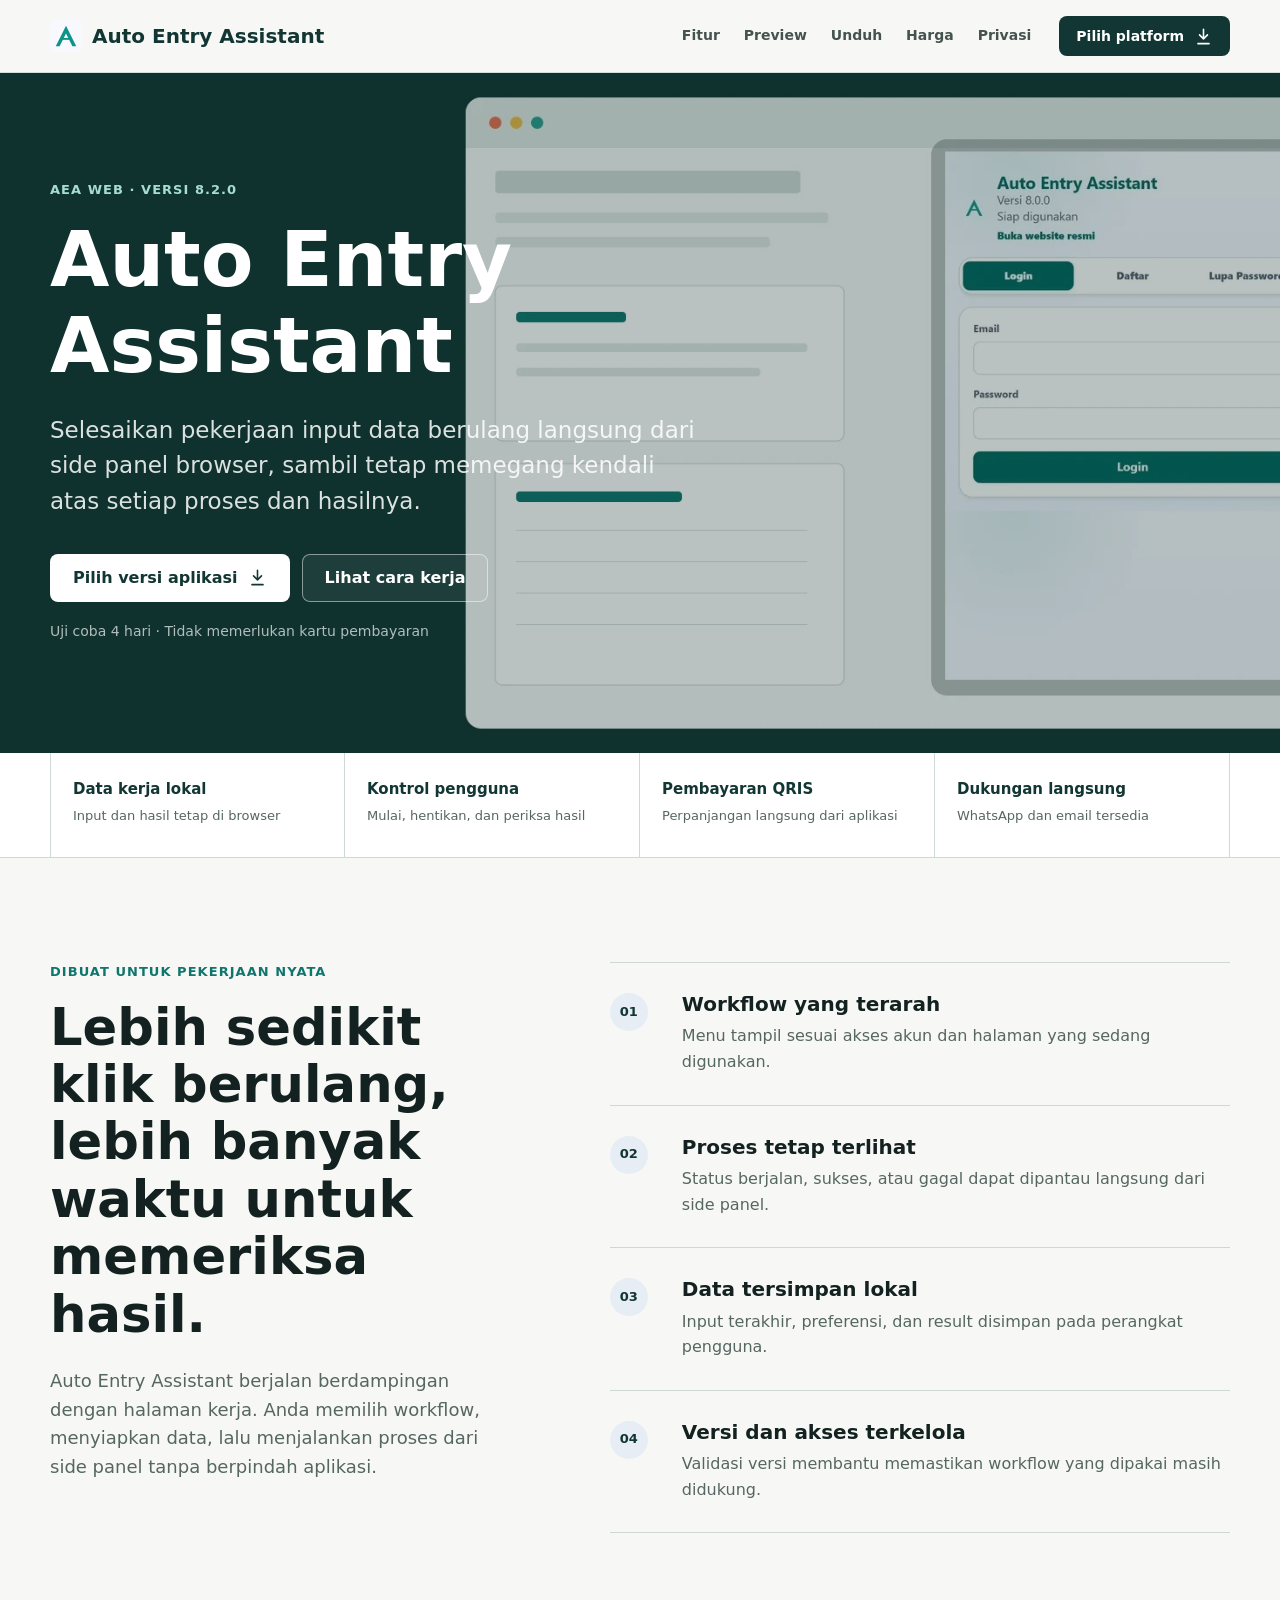
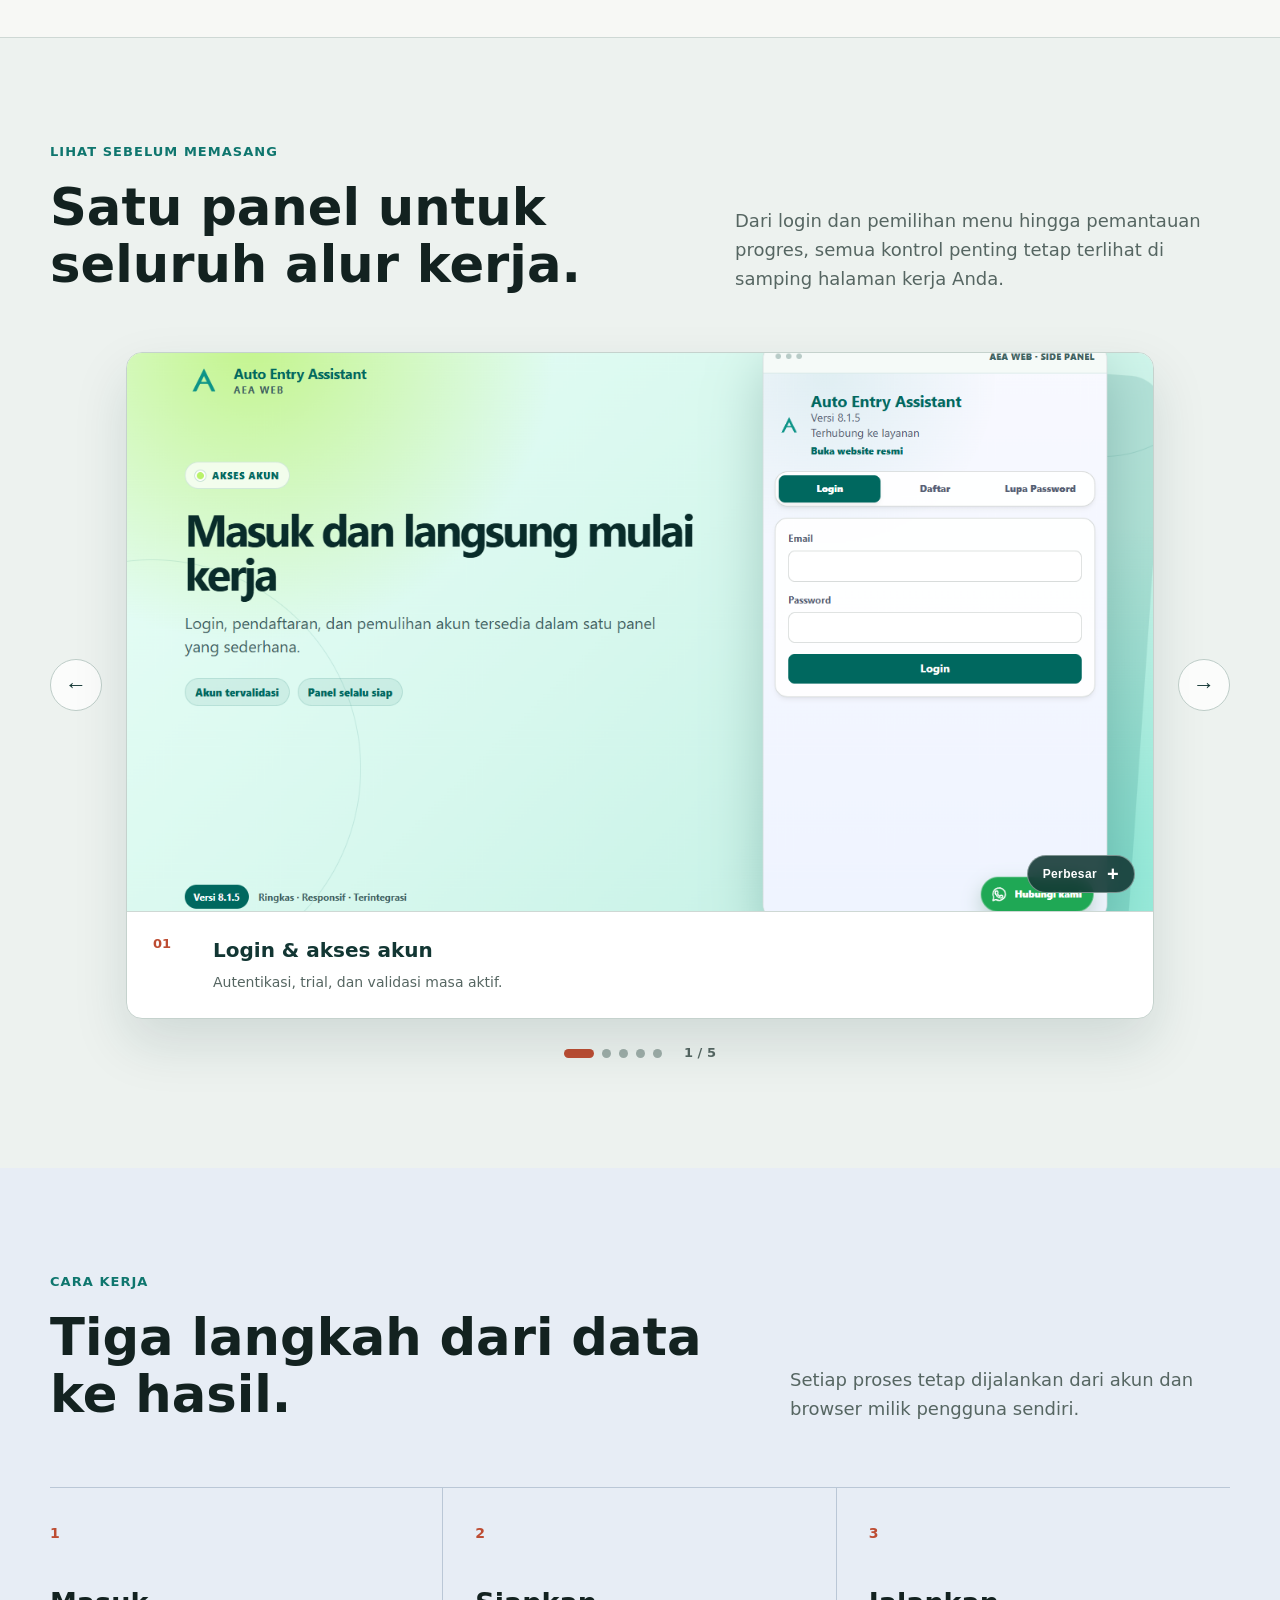
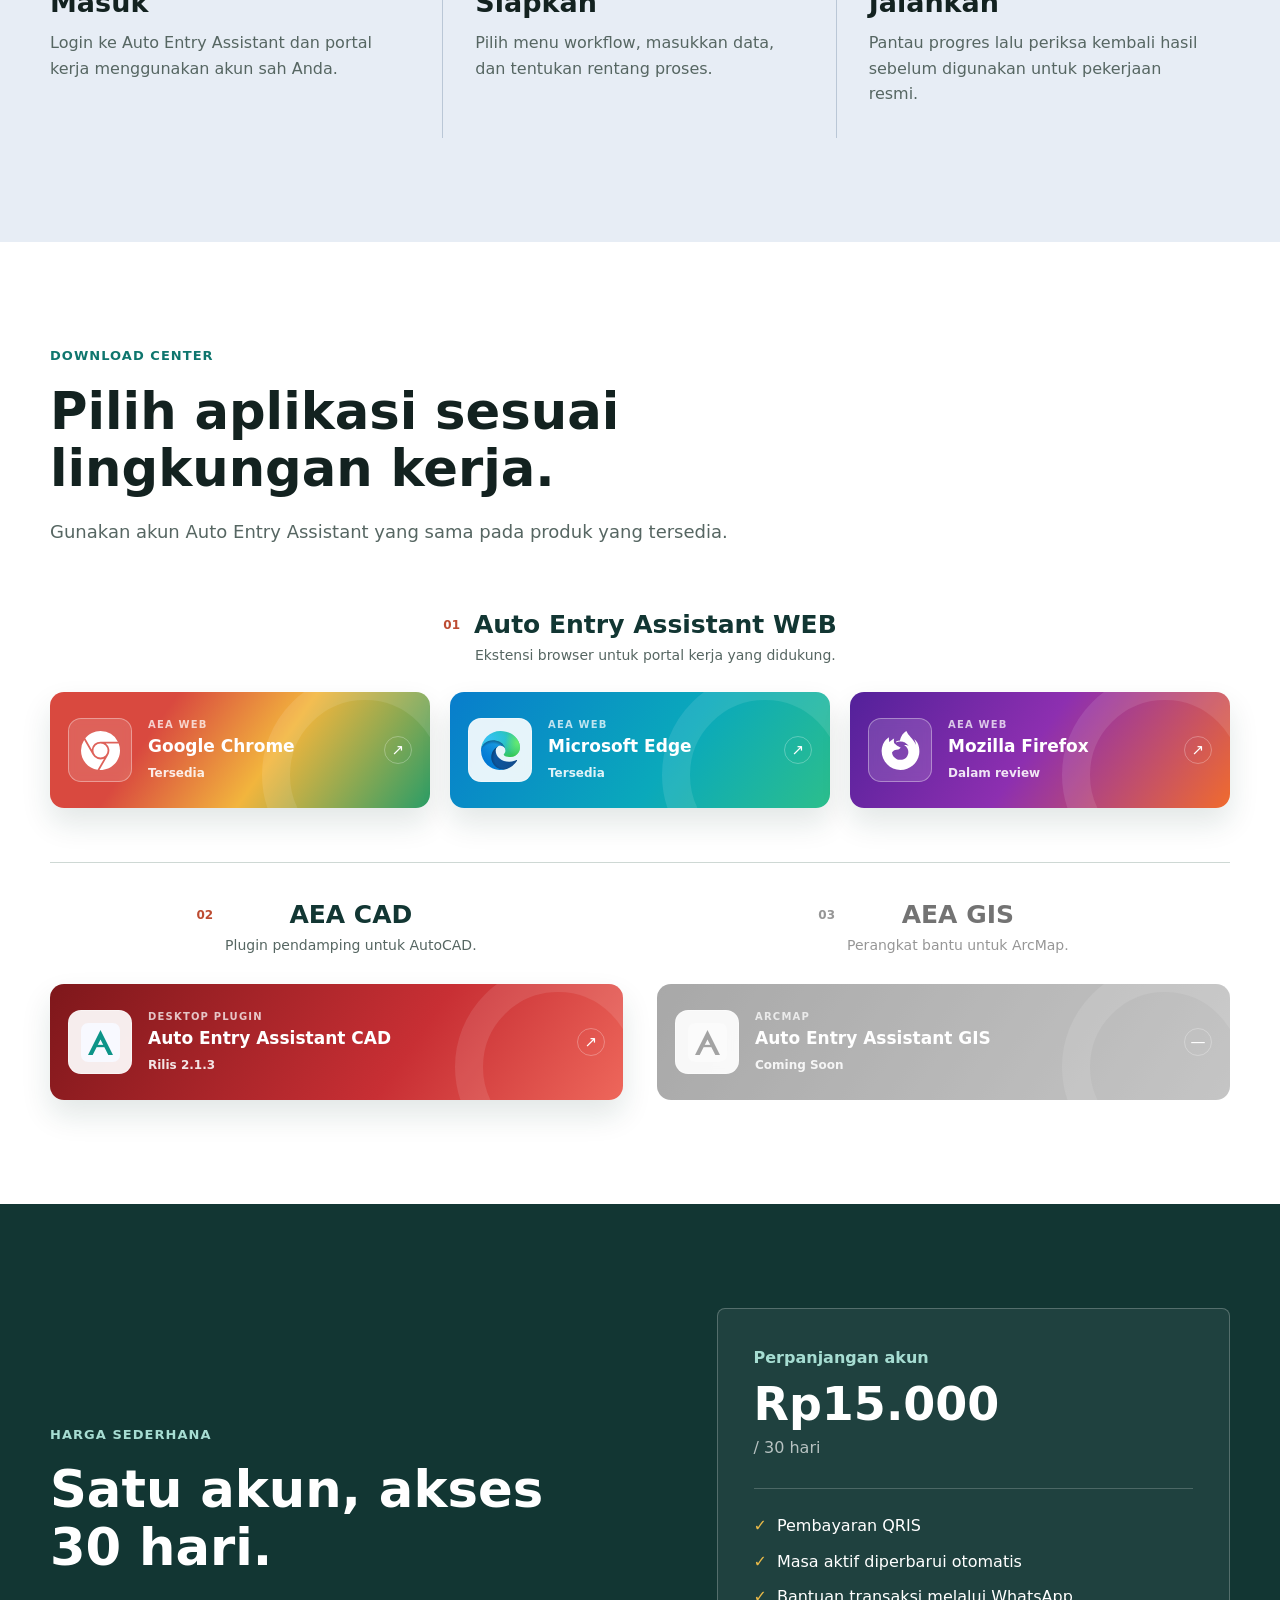
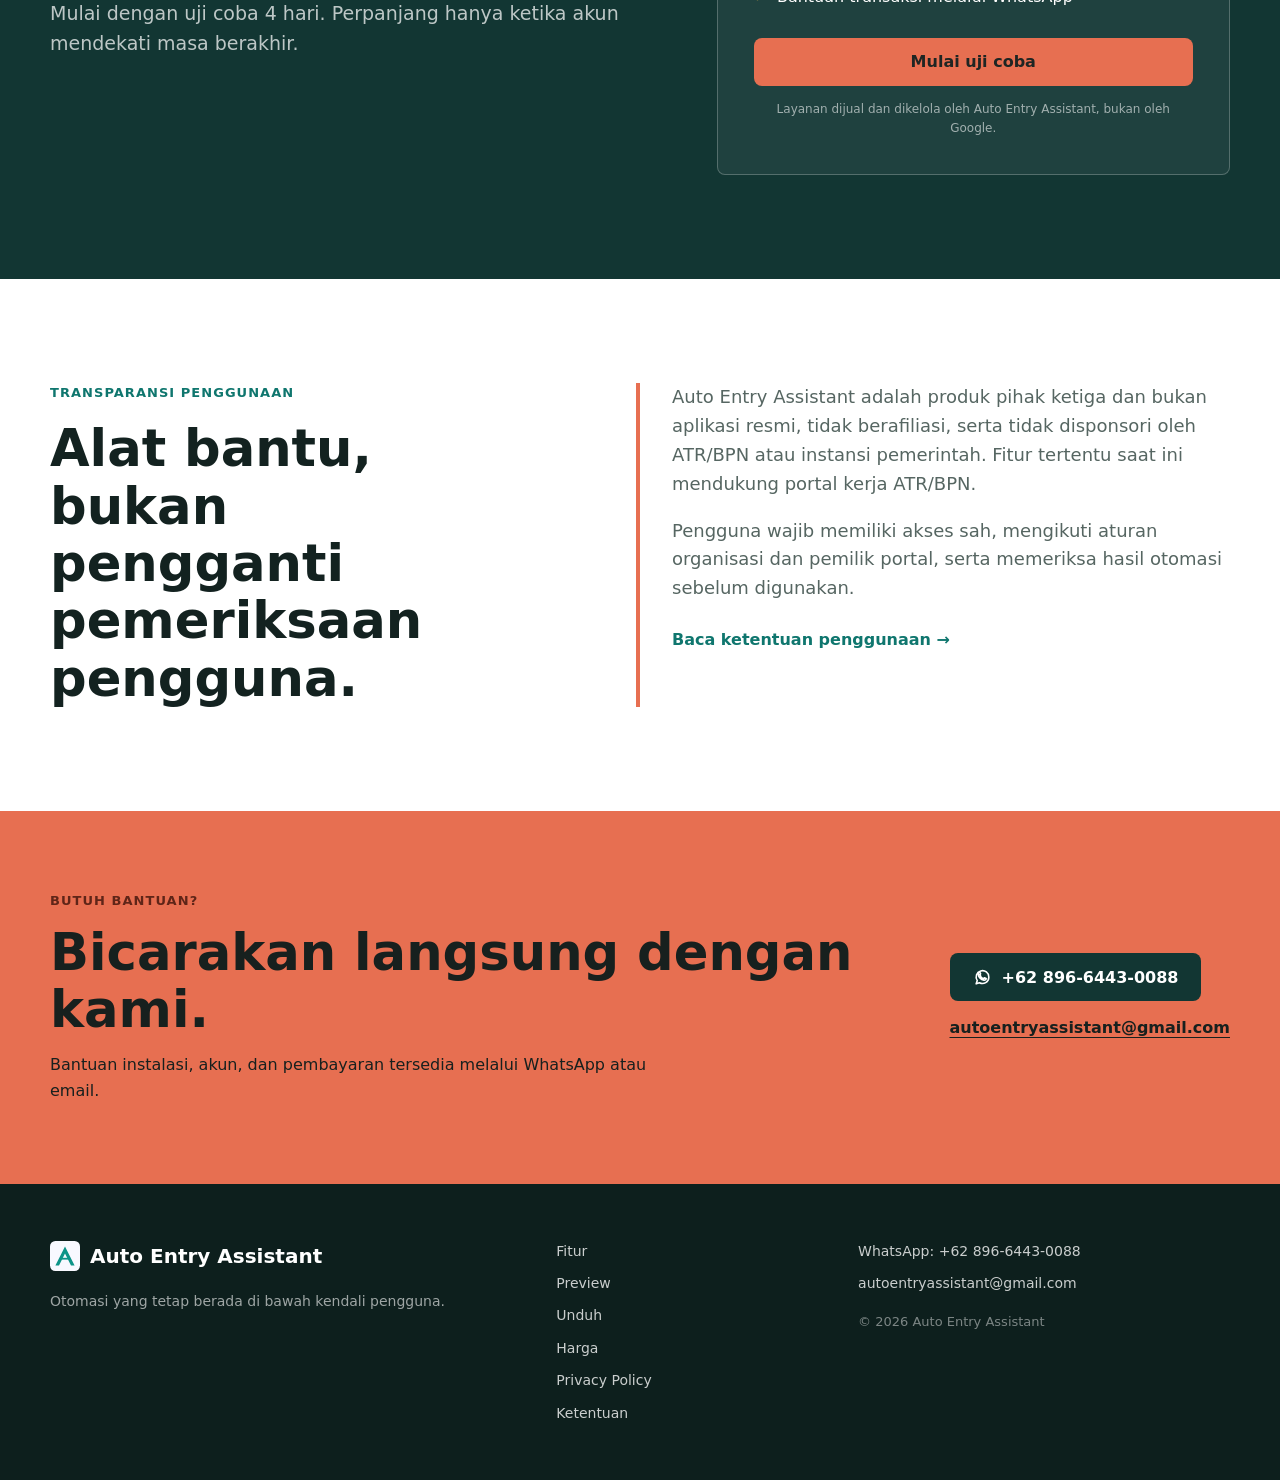
==== commit 8eecbc5f: "Update website v8.2.0 Update website v8.2.0" ====
--- a/index.html
+++ b/index.html
@@ -1,40 +1,38 @@
-<!doctype html>
+<!DOCTYPE html>
 <html lang="id">
   <head>
-    <meta charset="utf-8" />
-    <meta name="viewport" content="width=device-width, initial-scale=1" />
-    <meta name="theme-color" content="#123633" />
+    <meta charset="utf-8">
+    <meta name="viewport" content="width=device-width, initial-scale=1">
+    <meta name="theme-color" content="#123633">
     <title>Auto Entry Assistant - Otomasi Pekerjaan Berulang</title>
     <meta
       name="description"
       content="Auto Entry Assistant adalah ekstensi browser untuk membantu pekerjaan input data berulang pada portal kerja yang didukung."
-    />
-    <link rel="icon" type="image/svg+xml" href="favicon.svg?v=20261019" />
-    <link rel="preload" href="hero-product.webp" as="image" type="image/webp" />
-    <link rel="stylesheet" href="styles.css?v=20261019-2" />
+    >
+    <link rel="icon" type="image/svg+xml" href="favicon.svg?v=20261019">
+    <link rel="preload" href="hero-product.webp" as="image" type="image/webp">
+    <link rel="stylesheet" href="styles.css?v=20261029-2">
   </head>
   <body>
     <header class="site-header">
       <div class="header-inner">
         <a class="brand" href="index.html" aria-label="Auto Entry Assistant, beranda">
-          <img src="favicon.svg" alt="" width="32" height="32" />
+          <img src="favicon.svg" alt="" width="32" height="32">
           <span>Auto Entry Assistant</span>
         </a>
         <nav class="desktop-nav" aria-label="Navigasi utama">
           <a href="#fitur">Fitur</a>
-          <a href="#cara-kerja">Cara kerja</a>
+          <a href="#preview">Preview</a>
+          <a href="#unduh">Unduh</a>
           <a href="#harga">Harga</a>
           <a href="privacy-policy.html">Privasi</a>
-          <a href="terms.html">Ketentuan</a>
         </nav>
         <a
           class="button button-small button-install"
-          href="https://chromewebstore.google.com/detail/hfgamchafmifeeedlchlpnbcmllpcbfe?utm_source=item-share-cb"
-          target="_blank"
-          rel="noopener"
+          href="#unduh"
         >
-          Pasang ekstensi
-          <svg viewBox="0 0 24 24" aria-hidden="true"><path d="M7 17 17 7M8 7h9v9" /></svg>
+          Pilih platform
+          <svg viewBox="0 0 24 24" aria-hidden="true"><path d="M12 3v12m0 0 5-5m-5 5-5-5M5 21h14" /></svg>
         </a>
       </div>
     </header>
@@ -44,7 +42,7 @@
         <div class="hero-image" role="img" aria-label="Tampilan Auto Entry Assistant di side panel browser"></div>
         <div class="hero-shade"></div>
         <div class="hero-inner">
-          <p class="eyebrow">Ekstensi browser · Versi 8.0.0</p>
+          <p class="eyebrow">AEA Web · Versi 8.2.0</p>
           <h1 id="hero-title">Auto Entry Assistant</h1>
           <p class="hero-lead">
             Selesaikan pekerjaan input data berulang langsung dari side panel browser,
@@ -53,12 +51,10 @@
           <div class="hero-actions">
             <a
               class="button button-light"
-              href="https://chromewebstore.google.com/detail/hfgamchafmifeeedlchlpnbcmllpcbfe?utm_source=item-share-cb"
-              target="_blank"
-              rel="noopener"
+              href="#unduh"
             >
-              Pasang dari Chrome Web Store
-              <svg viewBox="0 0 24 24" aria-hidden="true"><path d="M7 17 17 7M8 7h9v9" /></svg>
+              Pilih versi aplikasi
+              <svg viewBox="0 0 24 24" aria-hidden="true"><path d="M12 3v12m0 0 5-5m-5 5-5-5M5 21h14" /></svg>
             </a>
             <a class="button button-ghost" href="#cara-kerja">Lihat cara kerja</a>
           </div>
@@ -106,6 +102,88 @@
         </div>
       </section>
 
+      <section class="section section-preview" id="preview" aria-labelledby="preview-title">
+        <div class="section-inner">
+          <div class="preview-heading">
+            <div>
+              <p class="eyebrow dark">Lihat sebelum memasang</p>
+              <h2 id="preview-title">Satu panel untuk seluruh alur kerja.</h2>
+            </div>
+            <p>
+              Dari login dan pemilihan menu hingga pemantauan progres, semua kontrol penting
+              tetap terlihat di samping halaman kerja Anda.
+            </p>
+          </div>
+          <div class="preview-carousel" data-carousel role="group" aria-roledescription="carousel" aria-label="Preview Auto Entry Assistant">
+            <div class="carousel-stage">
+              <button class="carousel-arrow carousel-arrow-prev" type="button" data-carousel-prev aria-label="Preview sebelumnya">
+                <span aria-hidden="true">&#8592;</span>
+              </button>
+              <div class="carousel-viewport" aria-live="polite">
+                <figure class="carousel-slide is-active" data-carousel-slide data-title="Login &amp; akses akun" data-description="Autentikasi, trial, dan validasi masa aktif dalam satu tampilan.">
+                  <button class="slide-preview-button" type="button" data-preview-open aria-label="Perbesar preview Login dan akses akun">
+                    <img src="assets/previews/01-login-dan-akses-akun.png" alt="Halaman login dan validasi akses akun Auto Entry Assistant" width="1280" height="800">
+                    <span class="preview-zoom" aria-hidden="true">Perbesar <b>+</b></span>
+                  </button>
+                  <figcaption><span>01</span><div><strong>Login &amp; akses akun</strong><small>Autentikasi, trial, dan validasi masa aktif.</small></div></figcaption>
+                </figure>
+                <figure class="carousel-slide" data-carousel-slide data-title="Workspace terpadu" data-description="Menu aplikasi disesuaikan dengan hak akses setiap pengguna." hidden>
+                  <button class="slide-preview-button" type="button" data-preview-open aria-label="Perbesar preview Workspace terpadu">
+                    <img src="assets/previews/02-menu-workspace-terpadu.png" alt="Daftar menu workspace Auto Entry Assistant" width="1280" height="800" loading="lazy">
+                    <span class="preview-zoom" aria-hidden="true">Perbesar <b>+</b></span>
+                  </button>
+                  <figcaption><span>02</span><div><strong>Workspace terpadu</strong><small>Menu disesuaikan dengan akses pengguna.</small></div></figcaption>
+                </figure>
+                <figure class="carousel-slide" data-carousel-slide data-title="Otomasi batch" data-description="Siapkan banyak baris data dan jalankan dalam satu proses." hidden>
+                  <button class="slide-preview-button" type="button" data-preview-open aria-label="Perbesar preview Otomasi batch">
+                    <img src="assets/previews/03-otomasi-batch.png" alt="Pengaturan otomasi batch pada Auto Entry Assistant" width="1280" height="800" loading="lazy">
+                    <span class="preview-zoom" aria-hidden="true">Perbesar <b>+</b></span>
+                  </button>
+                  <figcaption><span>03</span><div><strong>Otomasi batch</strong><small>Siapkan banyak baris dalam satu proses.</small></div></figcaption>
+                </figure>
+                <figure class="carousel-slide" data-carousel-slide data-title="Progres &amp; result" data-description="Pantau status proses secara langsung lalu periksa hasil pekerjaan." hidden>
+                  <button class="slide-preview-button" type="button" data-preview-open aria-label="Perbesar preview Progres dan result">
+                    <img src="assets/previews/04-progres-dan-result.png" alt="Progres dan hasil pekerjaan Auto Entry Assistant" width="1280" height="800" loading="lazy">
+                    <span class="preview-zoom" aria-hidden="true">Perbesar <b>+</b></span>
+                  </button>
+                  <figcaption><span>04</span><div><strong>Progres &amp; result</strong><small>Pantau status dan periksa hasil pekerjaan.</small></div></figcaption>
+                </figure>
+                <figure class="carousel-slide" data-carousel-slide data-title="Dukungan langsung" data-description="Hubungi dukungan WhatsApp tanpa meninggalkan aplikasi." hidden>
+                  <button class="slide-preview-button" type="button" data-preview-open aria-label="Perbesar preview Dukungan langsung">
+                    <img src="assets/previews/05-dukungan-whatsapp.png" alt="Tombol dukungan WhatsApp Auto Entry Assistant" width="1280" height="800" loading="lazy">
+                    <span class="preview-zoom" aria-hidden="true">Perbesar <b>+</b></span>
+                  </button>
+                  <figcaption><span>05</span><div><strong>Dukungan langsung</strong><small>Bantuan tersedia dari dalam aplikasi.</small></div></figcaption>
+                </figure>
+              </div>
+              <button class="carousel-arrow carousel-arrow-next" type="button" data-carousel-next aria-label="Preview berikutnya">
+                <span aria-hidden="true">&#8594;</span>
+              </button>
+            </div>
+            <div class="carousel-footer">
+              <div class="carousel-dots" role="tablist" aria-label="Pilih preview">
+                <button class="carousel-dot is-active" type="button" data-carousel-dot="0" aria-label="Tampilkan preview 1" aria-selected="true"></button>
+                <button class="carousel-dot" type="button" data-carousel-dot="1" aria-label="Tampilkan preview 2" aria-selected="false"></button>
+                <button class="carousel-dot" type="button" data-carousel-dot="2" aria-label="Tampilkan preview 3" aria-selected="false"></button>
+                <button class="carousel-dot" type="button" data-carousel-dot="3" aria-label="Tampilkan preview 4" aria-selected="false"></button>
+                <button class="carousel-dot" type="button" data-carousel-dot="4" aria-label="Tampilkan preview 5" aria-selected="false"></button>
+              </div>
+              <span class="carousel-counter" data-carousel-counter>1 / 5</span>
+            </div>
+          </div>
+        </div>
+      </section>
+
+      <dialog class="preview-dialog" id="preview-dialog" aria-labelledby="preview-dialog-title">
+        <button class="preview-dialog-close" type="button" data-preview-close aria-label="Tutup preview">&#215;</button>
+        <img data-preview-image src="assets/previews/01-login-dan-akses-akun.png" alt="">
+        <div class="preview-dialog-copy">
+          <p class="eyebrow dark">Preview produk</p>
+          <h3 id="preview-dialog-title" data-preview-title>Login &amp; akses akun</h3>
+          <p data-preview-description>Autentikasi, trial, dan validasi masa aktif dalam satu tampilan.</p>
+        </div>
+      </dialog>
+
       <section class="section section-steps" id="cara-kerja">
         <div class="section-inner">
           <div class="section-heading-row">
@@ -120,6 +198,59 @@
             <li><span>2</span><h3>Siapkan</h3><p>Pilih menu workflow, masukkan data, dan tentukan rentang proses.</p></li>
             <li><span>3</span><h3>Jalankan</h3><p>Pantau progres lalu periksa kembali hasil sebelum digunakan untuk pekerjaan resmi.</p></li>
           </ol>
+        </div>
+      </section>
+
+      <section class="section section-downloads" id="unduh" aria-labelledby="download-title">
+        <div class="section-inner">
+          <div class="download-heading">
+            <p class="eyebrow dark">Download center</p>
+            <h2 id="download-title">Pilih aplikasi sesuai lingkungan kerja.</h2>
+            <p>Gunakan akun Auto Entry Assistant yang sama pada produk yang tersedia.</p>
+          </div>
+
+          <div class="download-showcase">
+            <div class="download-showcase-heading">
+              <span>01</span>
+              <div><h3>Auto Entry Assistant WEB</h3><p>Ekstensi browser untuk portal kerja yang didukung.</p></div>
+            </div>
+            <div class="platform-card-grid platform-card-grid-web">
+              <a class="platform-card platform-card-chrome" href="https://chromewebstore.google.com/detail/hfgamchafmifeeedlchlpnbcmllpcbfe?utm_source=item-share-cb" target="_blank" rel="noopener">
+                <span class="platform-logo"><img src="assets/platforms/google-chrome.svg" alt="" width="38" height="38"></span>
+                <span class="platform-card-copy"><small>AEA WEB</small><strong>Google Chrome</strong><em>Tersedia</em></span>
+                <span class="platform-card-arrow" aria-hidden="true">&#8599;</span>
+              </a>
+              <a class="platform-card platform-card-edge" href="https://chromewebstore.google.com/detail/hfgamchafmifeeedlchlpnbcmllpcbfe?utm_source=item-share-cb" target="_blank" rel="noopener">
+                <span class="platform-logo"><img src="assets/platforms/microsoft-edge.svg" alt="" width="38" height="38"></span>
+                <span class="platform-card-copy"><small>AEA WEB</small><strong>Microsoft Edge</strong><em>Tersedia</em></span>
+                <span class="platform-card-arrow" aria-hidden="true">&#8599;</span>
+              </a>
+              <a class="platform-card platform-card-firefox" href="https://addons.mozilla.org/en-US/firefox/addon/auto-entry-assistant/" target="_blank" rel="noopener">
+                <span class="platform-logo"><img src="assets/platforms/firefox.svg" alt="" width="38" height="38"></span>
+                <span class="platform-card-copy"><small>AEA WEB</small><strong>Mozilla Firefox</strong><em>Dalam review</em></span>
+                <span class="platform-card-arrow" aria-hidden="true">&#8599;</span>
+              </a>
+            </div>
+
+            <div class="platform-product-grid" id="download-products">
+              <div class="platform-product-block">
+                <div class="platform-product-heading"><span>02</span><div><h3>AEA CAD</h3><p>Plugin pendamping untuk AutoCAD.</p></div></div>
+                <a class="platform-card platform-card-cad" href="https://drive.google.com/drive/folders/1KmCF6lai2qkot3Wqm7iWx6h1y_H9HWhx?usp=sharing" target="_blank" rel="noopener">
+                  <span class="platform-logo platform-logo-product"><img src="favicon.svg" alt="" width="38" height="38"></span>
+                  <span class="platform-card-copy"><small>DESKTOP PLUGIN</small><strong>Auto Entry Assistant CAD</strong><em>Rilis 2.1.3</em></span>
+                  <span class="platform-card-arrow" aria-hidden="true">&#8599;</span>
+                </a>
+              </div>
+              <div class="platform-product-block is-disabled">
+                <div class="platform-product-heading"><span>03</span><div><h3>AEA GIS</h3><p>Perangkat bantu untuk ArcMap.</p></div></div>
+                <div class="platform-card platform-card-gis" aria-disabled="true">
+                  <span class="platform-logo platform-logo-product"><img src="favicon.svg" alt="" width="38" height="38"></span>
+                  <span class="platform-card-copy"><small>ARCMAP</small><strong>Auto Entry Assistant GIS</strong><em>Coming Soon</em></span>
+                  <span class="platform-card-lock" aria-hidden="true">&#8212;</span>
+                </div>
+              </div>
+            </div>
+          </div>
         </div>
       </section>
 
@@ -139,9 +270,7 @@
             </ul>
             <a
               class="button button-coral"
-              href="https://chromewebstore.google.com/detail/hfgamchafmifeeedlchlpnbcmllpcbfe?utm_source=item-share-cb"
-              target="_blank"
-              rel="noopener"
+              href="#unduh"
             >Mulai uji coba</a>
             <p>Layanan dijual dan dikelola oleh Auto Entry Assistant, bukan oleh Google.</p>
           </div>
@@ -190,11 +319,13 @@
     <footer class="site-footer">
       <div class="section-inner footer-grid">
         <div>
-          <a class="brand footer-brand" href="index.html"><img src="favicon.svg" alt="" width="30" height="30" /><span>Auto Entry Assistant</span></a>
+          <a class="brand footer-brand" href="index.html"><img src="favicon.svg" alt="" width="30" height="30"><span>Auto Entry Assistant</span></a>
           <p>Otomasi yang tetap berada di bawah kendali pengguna.</p>
         </div>
         <nav aria-label="Navigasi footer">
           <a href="#fitur">Fitur</a>
+          <a href="#preview">Preview</a>
+          <a href="#unduh">Unduh</a>
           <a href="#harga">Harga</a>
           <a href="privacy-policy.html">Privacy Policy</a>
           <a href="terms.html">Ketentuan</a>
@@ -206,5 +337,6 @@
         </div>
       </div>
     </footer>
+    <script src="site.js?v=20261029-1"></script>
   </body>
 </html>
--- a/styles.css
+++ b/styles.css
@@ -23,8 +23,8 @@
 body { margin: 0; background: var(--paper); color: var(--ink); font-size: 16px; line-height: 1.6; }
 a { color: inherit; text-decoration: none; }
 img, svg { display: block; }
-h1, h2, h3, p { margin: 0; }
-h1, h2, h3 { line-height: 1.12; letter-spacing: 0; }
+h1, h2, h3, h4, p { margin: 0; }
+h1, h2, h3, h4 { line-height: 1.12; letter-spacing: 0; }
 h2 { font-size: clamp(32px, 4vw, 52px); }
 h3 { font-size: 20px; }
 
@@ -90,6 +90,42 @@
 .feature-list article > span { display: grid; place-items: center; width: 38px; height: 38px; border-radius: 50%; background: var(--blue); color: var(--forest); font-size: 13px; font-weight: 800; }
 .feature-list p { margin-top: 8px; color: var(--muted); }
 
+.section-preview { background: #edf2ef; border-top: 1px solid var(--line); }
+.preview-heading { display: grid; grid-template-columns: 1.1fr 0.9fr; gap: 80px; align-items: end; }
+.preview-heading h2 { max-width: 720px; margin-top: 16px; }
+.preview-heading > p { color: var(--muted); font-size: 18px; }
+.preview-carousel { margin-top: 58px; }
+.carousel-stage { position: relative; display: grid; grid-template-columns: 58px minmax(0, 1fr) 58px; gap: 18px; align-items: center; }
+.carousel-viewport { overflow: hidden; min-width: 0; border: 1px solid #c5d2cd; border-radius: 16px; background: var(--white); box-shadow: 0 24px 54px rgba(18, 54, 51, 0.13); }
+.carousel-slide { margin: 0; animation: preview-in 260ms ease; }
+.carousel-slide[hidden] { display: none; }
+.slide-preview-button { position: relative; display: block; width: 100%; padding: 0; overflow: hidden; border: 0; background: #dbe5e1; cursor: zoom-in; }
+.slide-preview-button img { width: 100%; height: auto; aspect-ratio: 16 / 8.7; object-fit: cover; transition: transform 260ms ease; }
+.slide-preview-button:hover img { transform: scale(1.012); }
+.preview-zoom { position: absolute; right: 18px; bottom: 18px; display: inline-flex; min-height: 38px; align-items: center; gap: 10px; padding: 0 15px; border: 1px solid rgba(255,255,255,0.4); border-radius: 999px; background: rgba(18,54,51,0.88); color: var(--white); font-size: 12px; font-weight: 800; letter-spacing: 0.03em; backdrop-filter: blur(8px); }
+.preview-zoom b { font-size: 20px; line-height: 1; }
+.carousel-slide figcaption { display: grid; grid-template-columns: 42px minmax(0, 1fr); gap: 18px; align-items: start; padding: 22px 26px 25px; border-top: 1px solid var(--line); }
+.carousel-slide figcaption > span { color: var(--coral-dark); font-size: 13px; font-weight: 850; }
+.carousel-slide figcaption div { display: grid; gap: 5px; }
+.carousel-slide strong { color: var(--forest); font-size: 20px; }
+.carousel-slide small { color: var(--muted); font-size: 14px; }
+.carousel-arrow { display: grid; place-items: center; width: 52px; height: 52px; border: 1px solid #bdccc7; border-radius: 50%; background: rgba(255,255,255,0.76); color: var(--forest); font-size: 22px; cursor: pointer; transition: transform 160ms ease, color 160ms ease, background 160ms ease; }
+.carousel-arrow:hover { transform: scale(1.06); background: var(--forest); color: var(--white); }
+.carousel-arrow-next { justify-self: end; }
+.carousel-footer { display: flex; align-items: center; justify-content: center; gap: 22px; margin-top: 24px; }
+.carousel-dots { display: flex; gap: 8px; }
+.carousel-dot { width: 9px; height: 9px; padding: 0; border: 0; border-radius: 999px; background: #9eada8; cursor: pointer; transition: width 180ms ease, background 180ms ease; }
+.carousel-dot.is-active { width: 30px; background: var(--coral-dark); }
+.carousel-counter { color: var(--muted); font-size: 13px; font-weight: 800; font-variant-numeric: tabular-nums; }
+.preview-dialog { width: min(1120px, calc(100% - 40px)); max-height: calc(100svh - 40px); padding: 0; overflow: auto; border: 0; border-radius: 16px; background: var(--white); color: var(--forest); box-shadow: 0 32px 90px rgba(0,0,0,0.4); }
+.preview-dialog::backdrop { background: rgba(7,24,22,0.82); backdrop-filter: blur(6px); }
+.preview-dialog img { width: 100%; height: auto; max-height: 72svh; object-fit: contain; background: #dbe5e1; }
+.preview-dialog-copy { padding: 24px 28px 28px; }
+.preview-dialog-copy h3 { margin-top: 7px; font-size: 25px; }
+.preview-dialog-copy > p:last-child { margin-top: 7px; color: var(--muted); }
+.preview-dialog-close { position: fixed; z-index: 2; top: max(30px, env(safe-area-inset-top)); right: max(30px, env(safe-area-inset-right)); display: grid; place-items: center; width: 44px; height: 44px; border: 1px solid rgba(255,255,255,0.4); border-radius: 50%; background: rgba(18,54,51,0.88); color: var(--white); font-size: 28px; cursor: pointer; }
+@keyframes preview-in { from { opacity: 0; transform: translateX(10px); } to { opacity: 1; transform: translateX(0); } }
+
 .section-steps { background: var(--blue); }
 .section-heading-row { display: grid; grid-template-columns: 1.2fr 0.8fr; gap: 80px; align-items: end; }
 .section-heading-row h2 { margin-top: 16px; }
@@ -101,6 +137,40 @@
 .steps span { color: var(--coral-dark); font-size: 14px; font-weight: 850; }
 .steps h3 { margin-top: 42px; font-size: 27px; }
 .steps p { margin-top: 12px; color: var(--muted); }
+
+.section-downloads { background: var(--white); }
+.download-heading { max-width: 780px; }
+.download-heading h2 { margin-top: 16px; }
+.download-heading > p:last-child { margin-top: 20px; color: var(--muted); font-size: 18px; }
+.download-showcase { margin-top: 64px; }
+.download-showcase-heading { display: flex; align-items: flex-start; justify-content: center; gap: 14px; text-align: center; }
+.download-showcase-heading > span, .platform-product-heading > span { margin-top: 5px; color: var(--coral-dark); font-size: 12px; font-weight: 900; }
+.download-showcase-heading h3, .platform-product-heading h3 { color: var(--forest); font-size: 25px; }
+.download-showcase-heading p, .platform-product-heading p { margin-top: 5px; color: var(--muted); font-size: 14px; }
+.platform-card-grid { display: grid; gap: 20px; margin-top: 26px; }
+.platform-card-grid-web { grid-template-columns: repeat(3, minmax(0, 1fr)); }
+.platform-card { position: relative; display: grid; grid-template-columns: 64px minmax(0, 1fr) 28px; gap: 16px; align-items: center; min-width: 0; min-height: 116px; padding: 18px; overflow: hidden; border-radius: 14px; color: var(--white); box-shadow: 0 15px 30px rgba(18,54,51,0.12); transition: transform 180ms ease, box-shadow 180ms ease; isolation: isolate; }
+.platform-card::after { position: absolute; z-index: -1; right: -38px; bottom: -70px; width: 150px; height: 150px; border: 28px solid rgba(255,255,255,0.1); border-radius: 50%; content: ""; }
+.platform-card[href]:hover { transform: translateY(-4px); box-shadow: 0 21px 38px rgba(18,54,51,0.2); }
+.platform-card-chrome { background: linear-gradient(125deg, #d9493f 0%, #d9493f 28%, #f2b53d 58%, #2b9d66 100%); }
+.platform-card-edge { background: linear-gradient(125deg, #087dcc 0%, #0aa9bb 58%, #38c67b 115%); }
+.platform-card-firefox { background: linear-gradient(125deg, #53219a 0%, #8d2fb0 48%, #f06b2e 100%); }
+.platform-card-cad { background: linear-gradient(125deg, #7e171b 0%, #c82f34 62%, #ee675b 100%); }
+.platform-card-gis { background: linear-gradient(125deg, #777f7d 0%, #a3aaa8 100%); box-shadow: none; cursor: not-allowed; }
+.platform-logo { display: grid; place-items: center; width: 64px; height: 64px; border: 1px solid rgba(255,255,255,0.36); border-radius: 13px; background: rgba(255,255,255,0.14); backdrop-filter: blur(5px); }
+.platform-logo img { width: 39px; height: 39px; object-fit: contain; }
+.platform-card-edge .platform-logo { background: rgba(255,255,255,0.9); }
+.platform-logo-product { background: rgba(255,255,255,0.92); }
+.platform-card-copy { display: grid; min-width: 0; }
+.platform-card-copy small { color: rgba(255,255,255,0.74); font-size: 10px; font-weight: 850; letter-spacing: 0.12em; }
+.platform-card-copy strong { margin-top: 3px; overflow: hidden; color: var(--white); font-size: 17px; line-height: 1.2; text-overflow: ellipsis; white-space: nowrap; }
+.platform-card-copy em { margin-top: 8px; color: rgba(255,255,255,0.88); font-size: 12px; font-style: normal; font-weight: 720; }
+.platform-card-arrow, .platform-card-lock { display: grid; place-items: center; width: 28px; height: 28px; border: 1px solid rgba(255,255,255,0.28); border-radius: 50%; font-size: 15px; }
+.platform-product-grid { display: grid; grid-template-columns: repeat(2, minmax(0, 1fr)); gap: 34px; margin-top: 54px; padding-top: 38px; border-top: 1px solid var(--line); }
+.platform-product-block { min-width: 0; }
+.platform-product-heading { display: flex; min-height: 65px; align-items: flex-start; justify-content: center; gap: 12px; text-align: center; }
+.platform-product-block .platform-card { margin-top: 18px; }
+.platform-product-block.is-disabled { filter: grayscale(1); opacity: 0.67; }
 
 .section-pricing { background: var(--forest); color: var(--white); }
 .pricing-layout { display: grid; grid-template-columns: 1fr 0.9fr; gap: 96px; align-items: center; }
@@ -178,7 +248,9 @@
   .hero-shade { background: rgba(9,36,33,0.34); }
   .feature-layout, .pricing-layout, .transparency-layout { grid-template-columns: 1fr; gap: 54px; }
   .section-copy { position: static; }
-  .section-heading-row { grid-template-columns: 1fr; gap: 20px; }
+  .section-heading-row, .preview-heading { grid-template-columns: 1fr; gap: 20px; }
+  .platform-card-grid-web { grid-template-columns: 1fr 1fr; }
+  .platform-product-grid { grid-template-columns: 1fr; }
   .trust-grid { grid-template-columns: repeat(2, 1fr); }
   .trust-grid div:nth-child(3) { border-left: 1px solid var(--line); border-top: 1px solid var(--line); }
   .trust-grid div:nth-child(4) { border-top: 1px solid var(--line); }
@@ -207,10 +279,26 @@
   .section { padding: 72px 0; }
   h2 { font-size: 34px; }
   .feature-list article { grid-template-columns: 42px 1fr; gap: 14px; }
+  .preview-carousel { margin-top: 38px; }
+  .carousel-stage { grid-template-columns: 1fr; gap: 14px; }
+  .carousel-arrow { position: absolute; z-index: 2; top: calc(50% - 48px); width: 42px; height: 42px; border-color: rgba(255,255,255,0.5); background: rgba(18,54,51,0.85); color: var(--white); }
+  .carousel-arrow-prev { left: 10px; }
+  .carousel-arrow-next { right: 10px; }
+  .carousel-slide figcaption { grid-template-columns: 34px 1fr; gap: 10px; padding: 17px; }
+  .carousel-slide strong { font-size: 17px; }
+  .preview-zoom { right: 12px; bottom: 12px; min-height: 34px; padding: 0 12px; }
+  .preview-dialog { width: calc(100% - 20px); max-height: calc(100svh - 20px); }
+  .preview-dialog-close { top: 20px; right: 20px; }
   .steps { grid-template-columns: 1fr; }
   .steps li, .steps li + li { min-height: 0; padding: 28px 0; border-right: 0; border-bottom: 1px solid #bac7d6; }
   .steps li:last-child { border-bottom: 0; }
   .steps h3 { margin-top: 18px; }
+  .download-showcase { margin-top: 46px; }
+  .platform-card-grid-web { grid-template-columns: 1fr; }
+  .platform-product-grid { gap: 42px; margin-top: 44px; padding-top: 32px; }
+  .platform-card { grid-template-columns: 58px minmax(0, 1fr) 28px; min-height: 104px; padding: 15px; }
+  .platform-logo { width: 58px; height: 58px; }
+  .platform-card-copy strong { font-size: 16px; }
   .price-box { padding: 26px 20px; }
   .transparency-copy { padding-left: 20px; }
   .contact-section { padding: 64px 0; }
@@ -231,5 +319,6 @@
 
 @media (prefers-reduced-motion: reduce) {
   html { scroll-behavior: auto; }
-  .button { transition: none; }
-}
+  .button, .platform-card, .carousel-arrow, .carousel-dot, .slide-preview-button img { transition: none; }
+  .carousel-slide { animation: none; }
+}
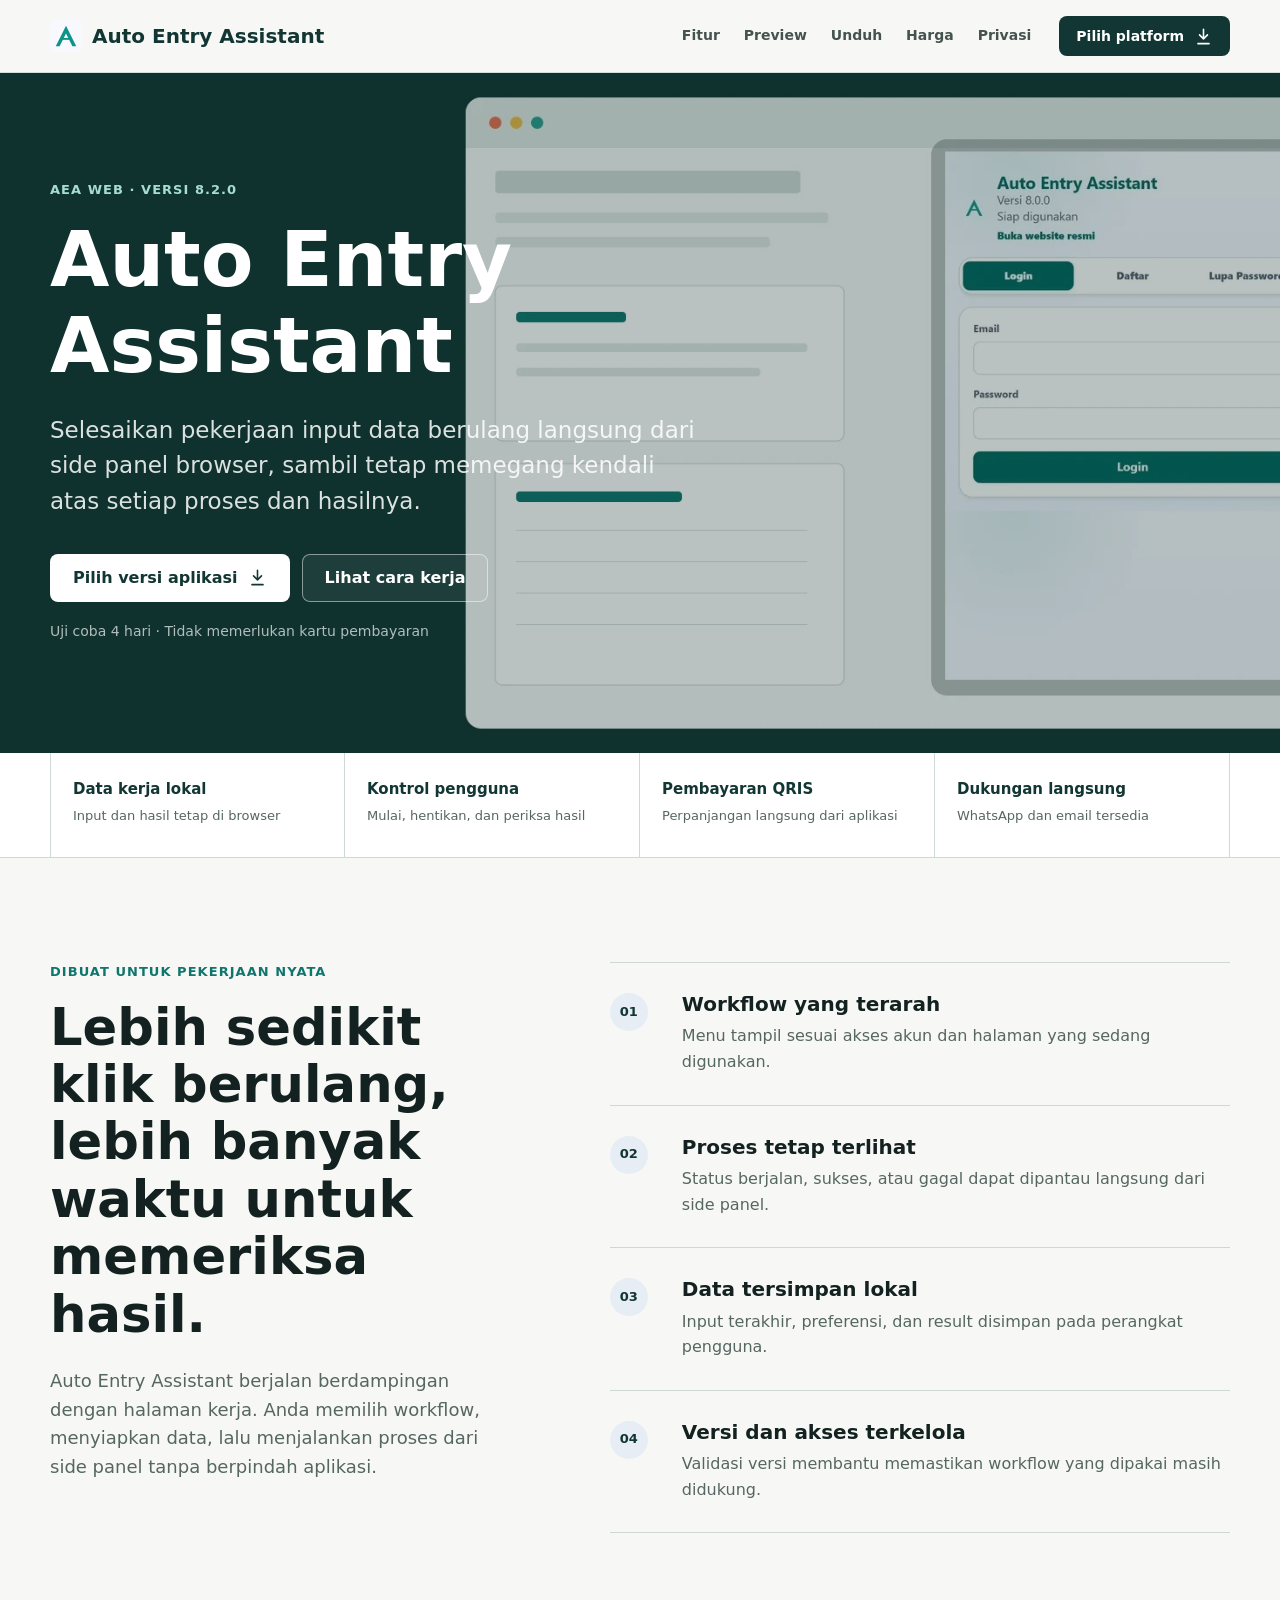
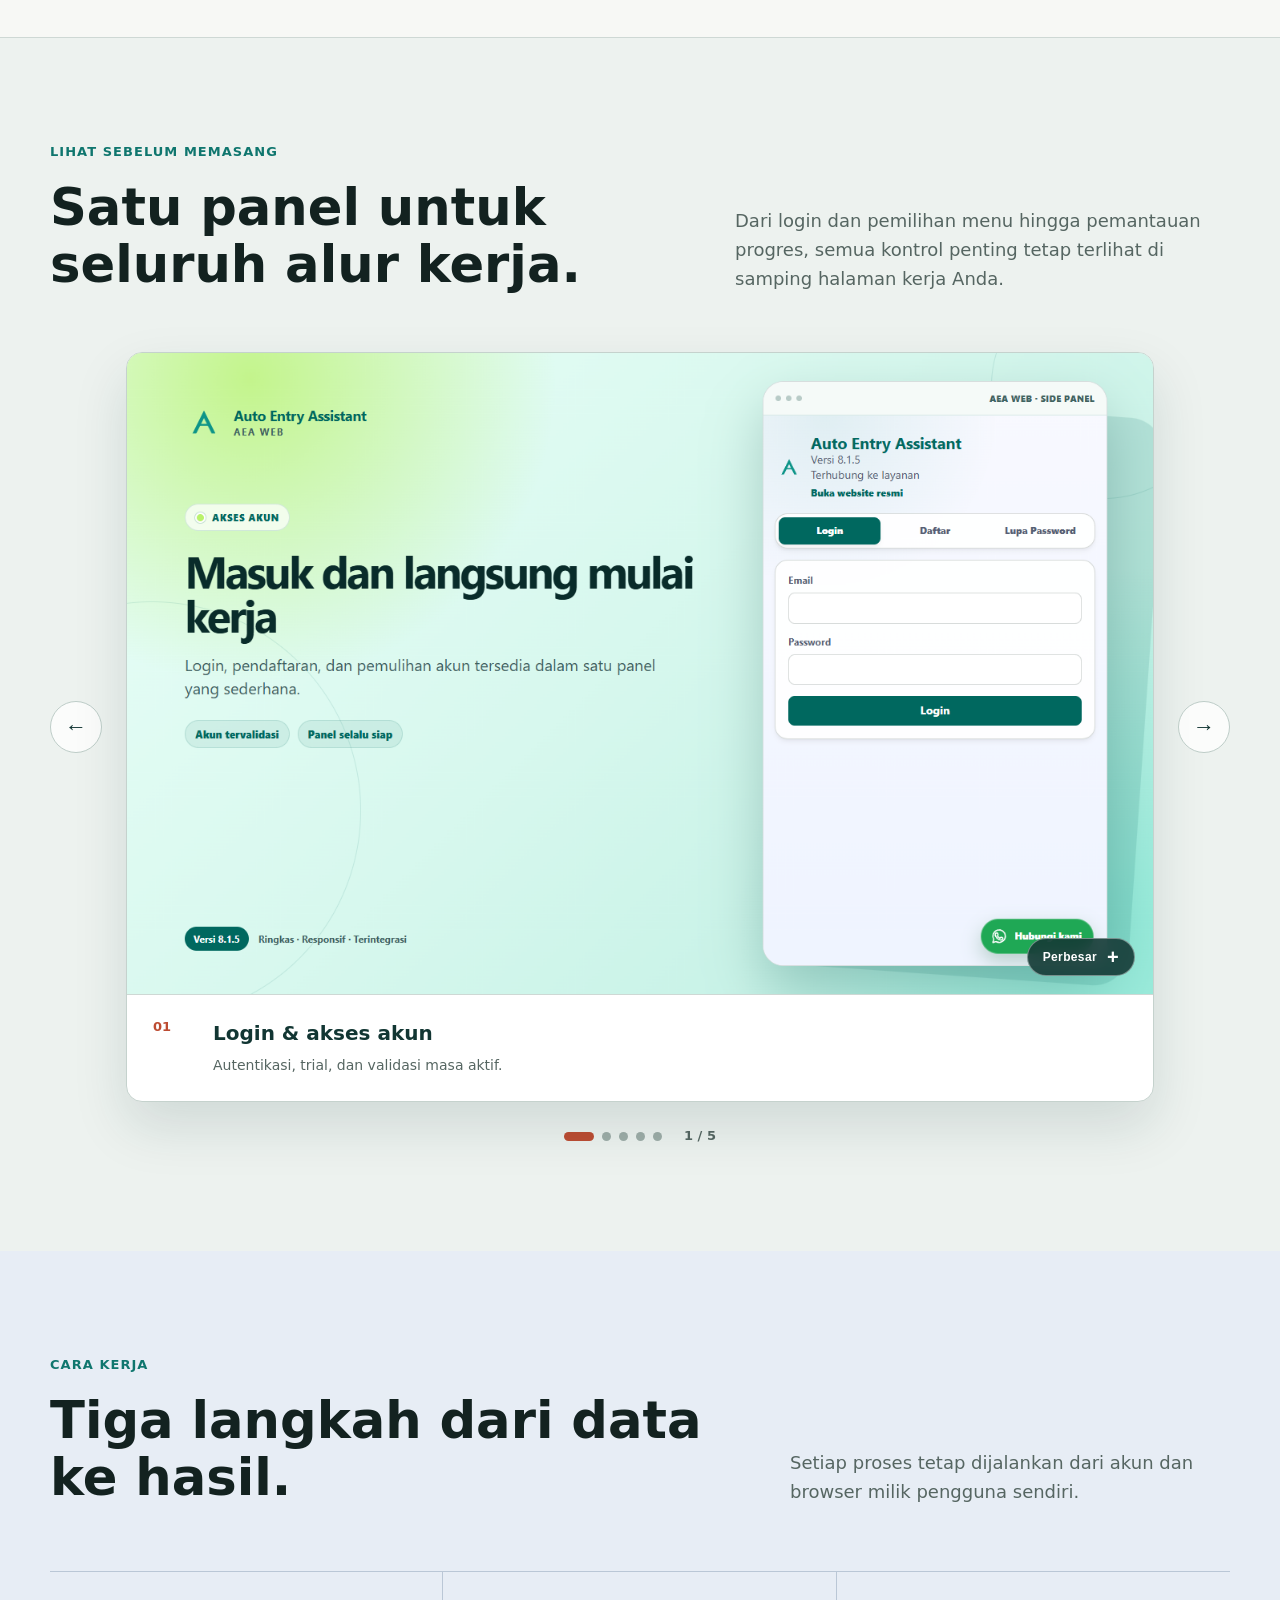
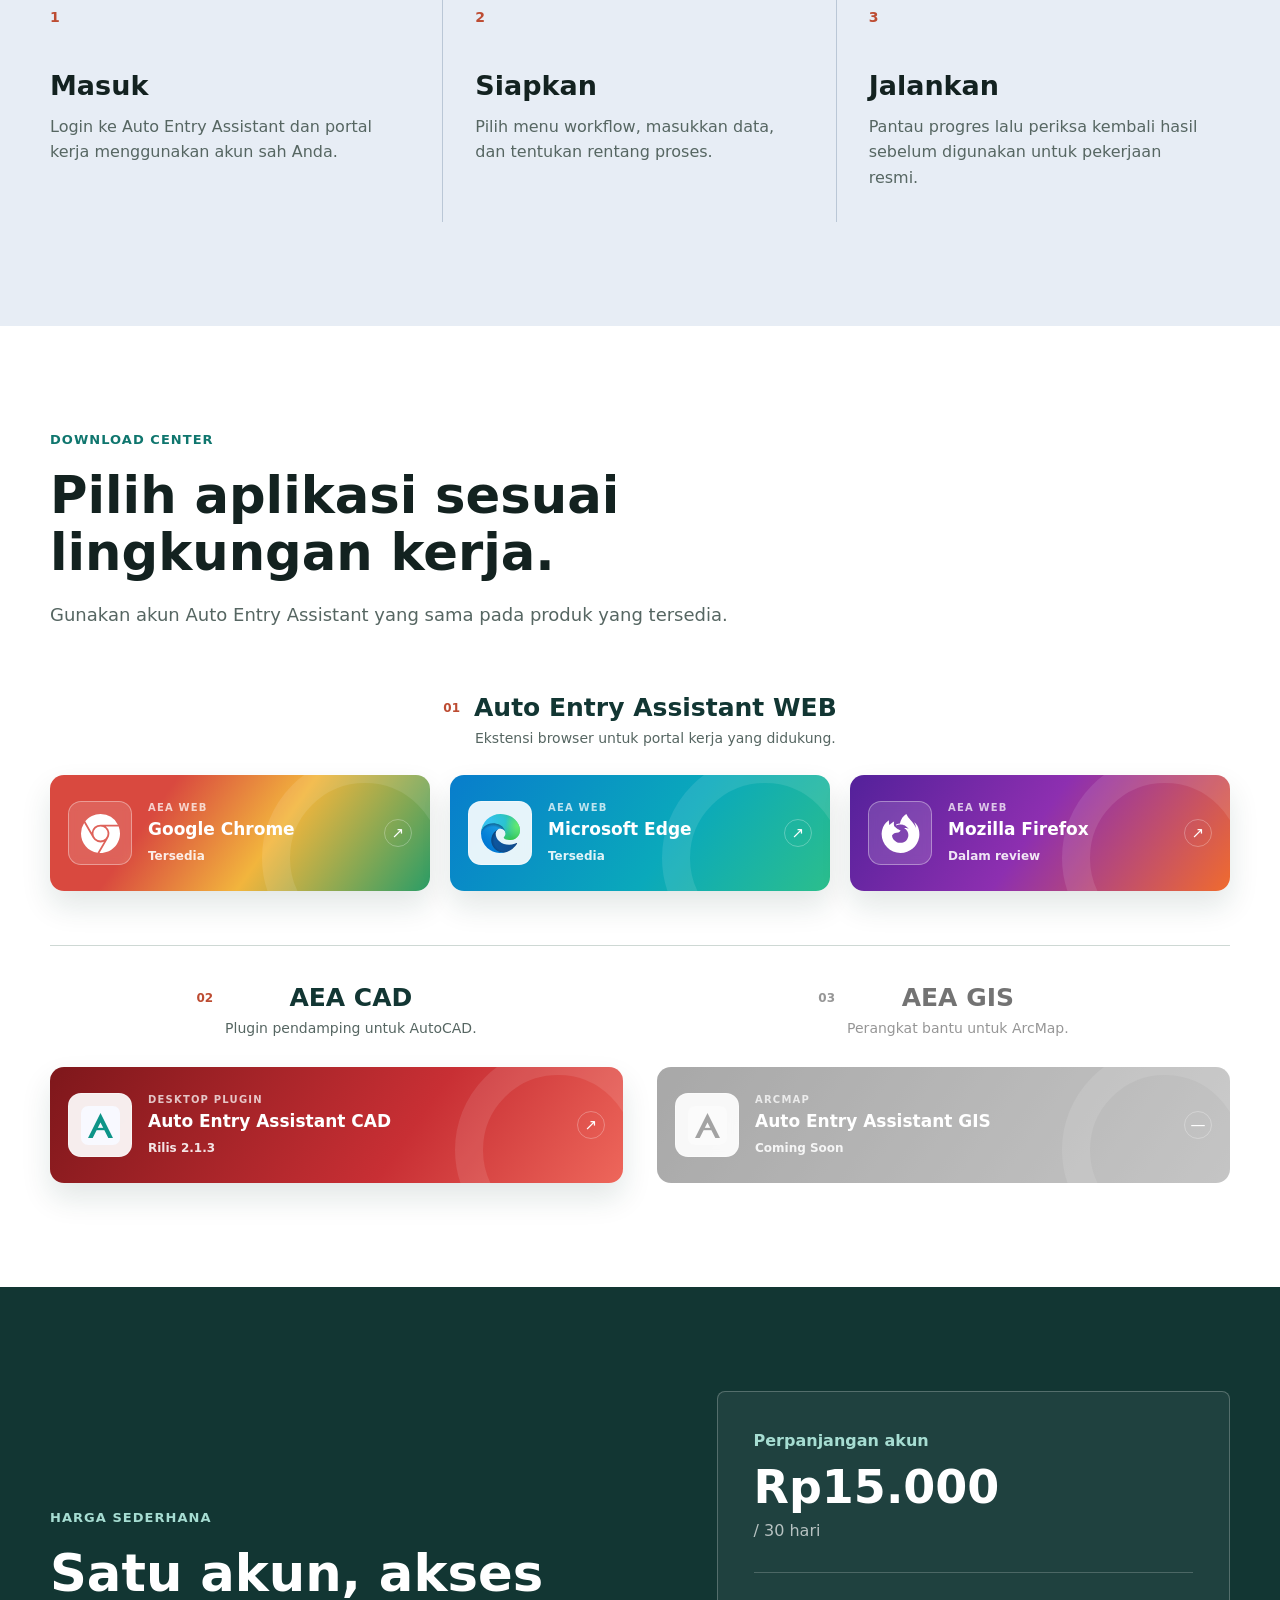
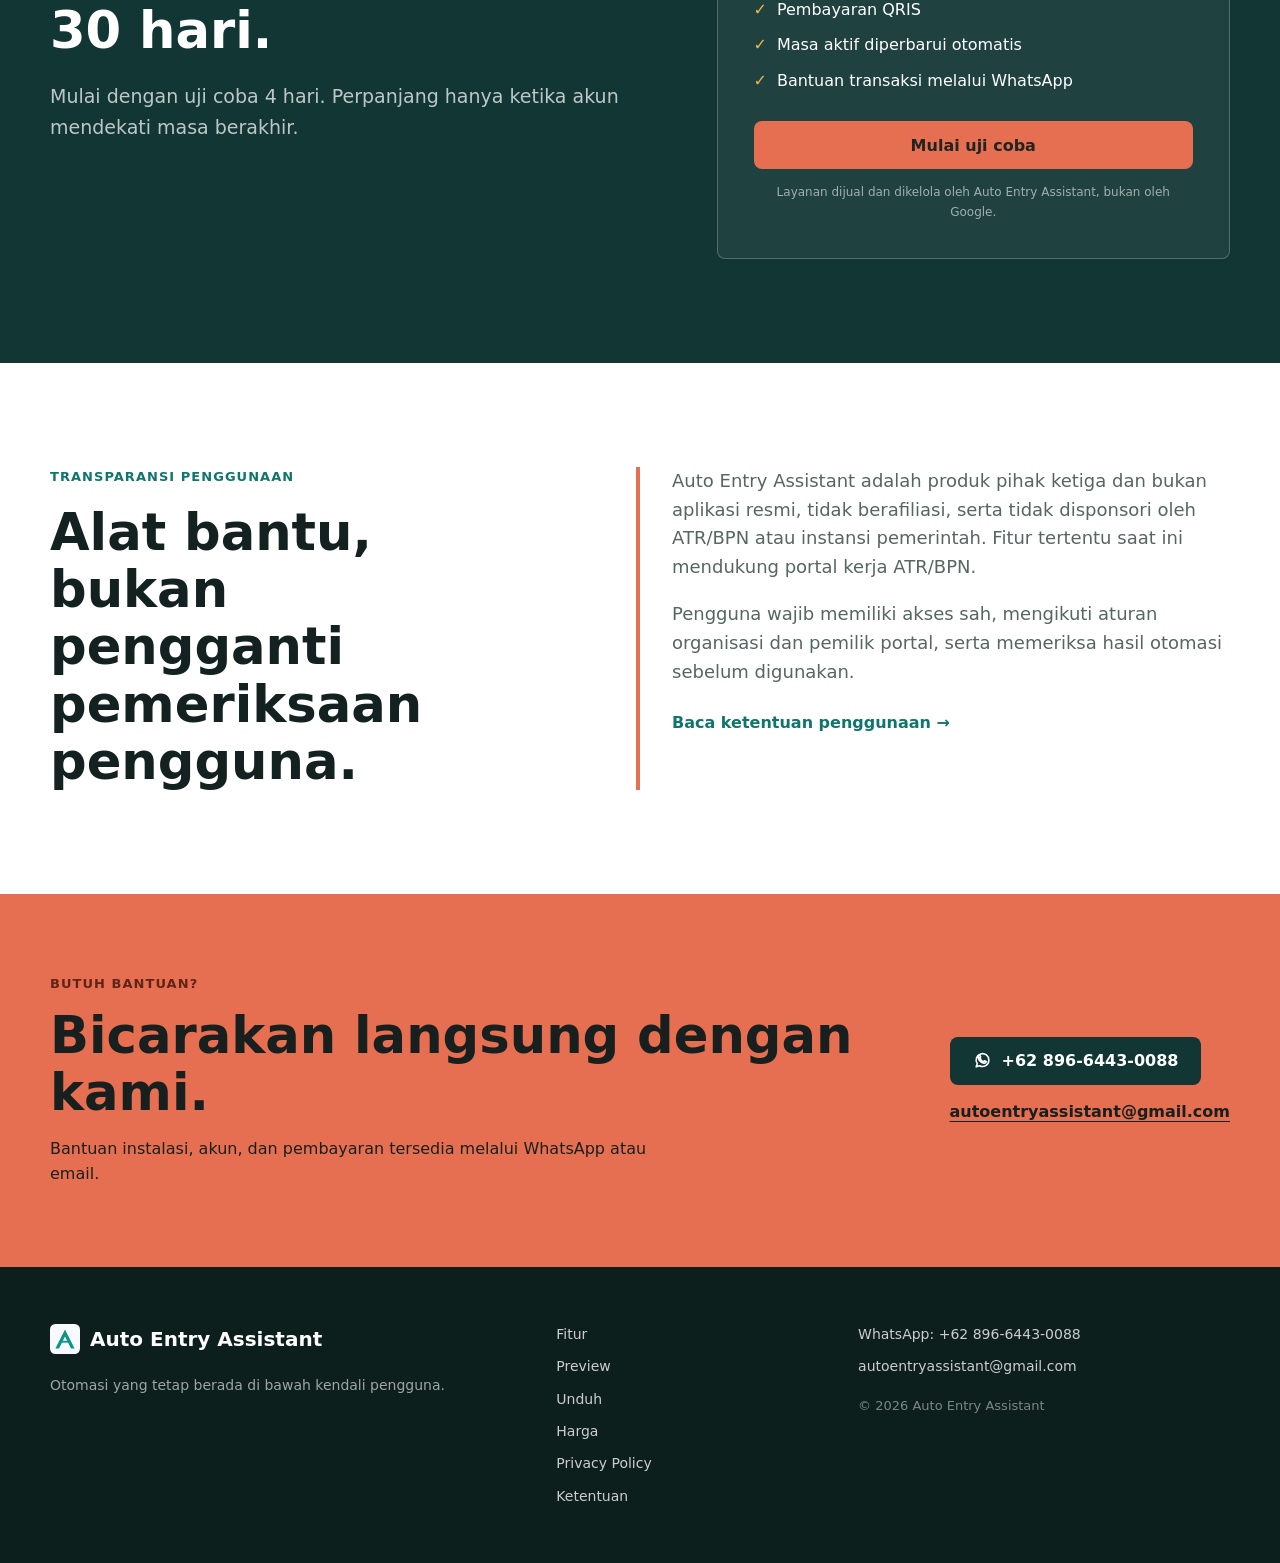
==== commit 8a86928d: "Fix carousel image ratio" ====
--- a/index.html
+++ b/index.html
@@ -11,7 +11,7 @@
     >
     <link rel="icon" type="image/svg+xml" href="favicon.svg?v=20261019">
     <link rel="preload" href="hero-product.webp" as="image" type="image/webp">
-    <link rel="stylesheet" href="styles.css?v=20261029-2">
+    <link rel="stylesheet" href="styles.css?v=20261029-3">
   </head>
   <body>
     <header class="site-header">
--- a/styles.css
+++ b/styles.css
@@ -100,7 +100,7 @@
 .carousel-slide { margin: 0; animation: preview-in 260ms ease; }
 .carousel-slide[hidden] { display: none; }
 .slide-preview-button { position: relative; display: block; width: 100%; padding: 0; overflow: hidden; border: 0; background: #dbe5e1; cursor: zoom-in; }
-.slide-preview-button img { width: 100%; height: auto; aspect-ratio: 16 / 8.7; object-fit: cover; transition: transform 260ms ease; }
+.slide-preview-button img { width: 100%; height: auto; aspect-ratio: 16 / 10; object-fit: contain; transition: transform 260ms ease; }
 .slide-preview-button:hover img { transform: scale(1.012); }
 .preview-zoom { position: absolute; right: 18px; bottom: 18px; display: inline-flex; min-height: 38px; align-items: center; gap: 10px; padding: 0 15px; border: 1px solid rgba(255,255,255,0.4); border-radius: 999px; background: rgba(18,54,51,0.88); color: var(--white); font-size: 12px; font-weight: 800; letter-spacing: 0.03em; backdrop-filter: blur(8px); }
 .preview-zoom b { font-size: 20px; line-height: 1; }
